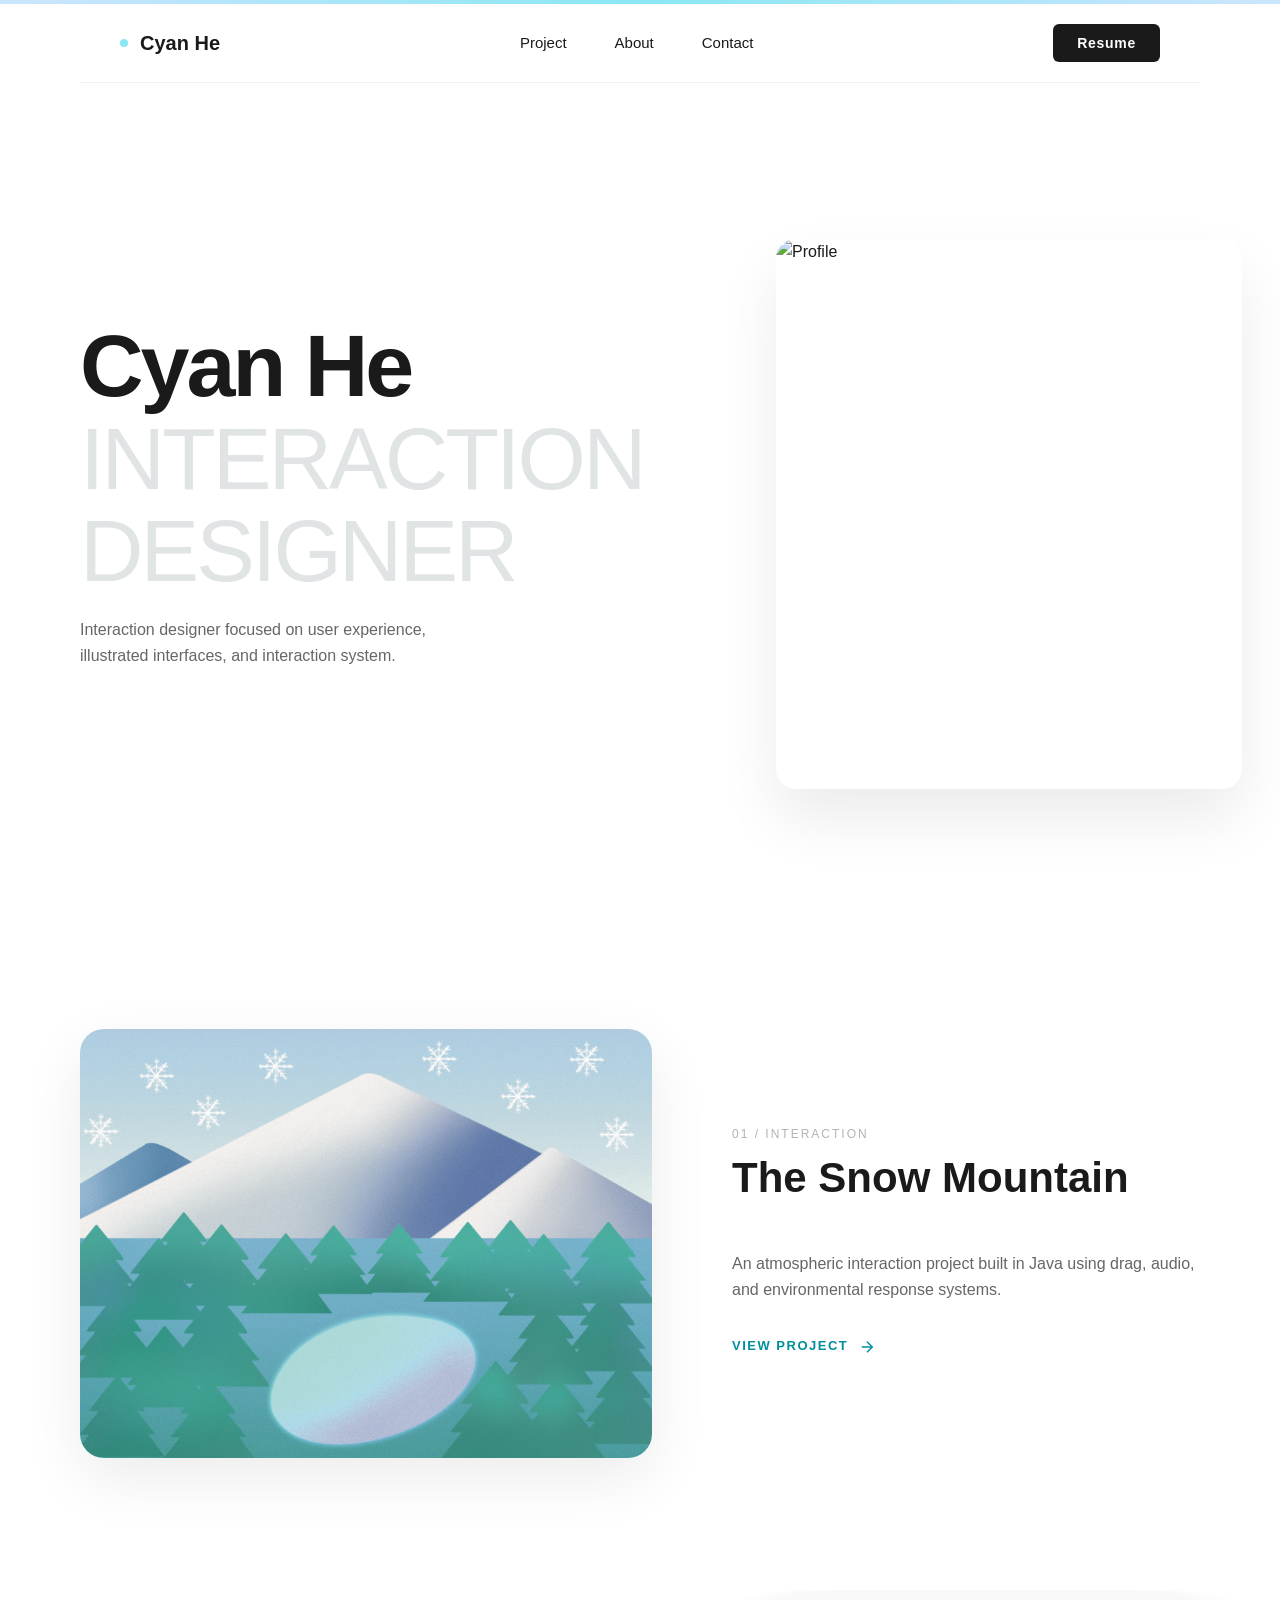
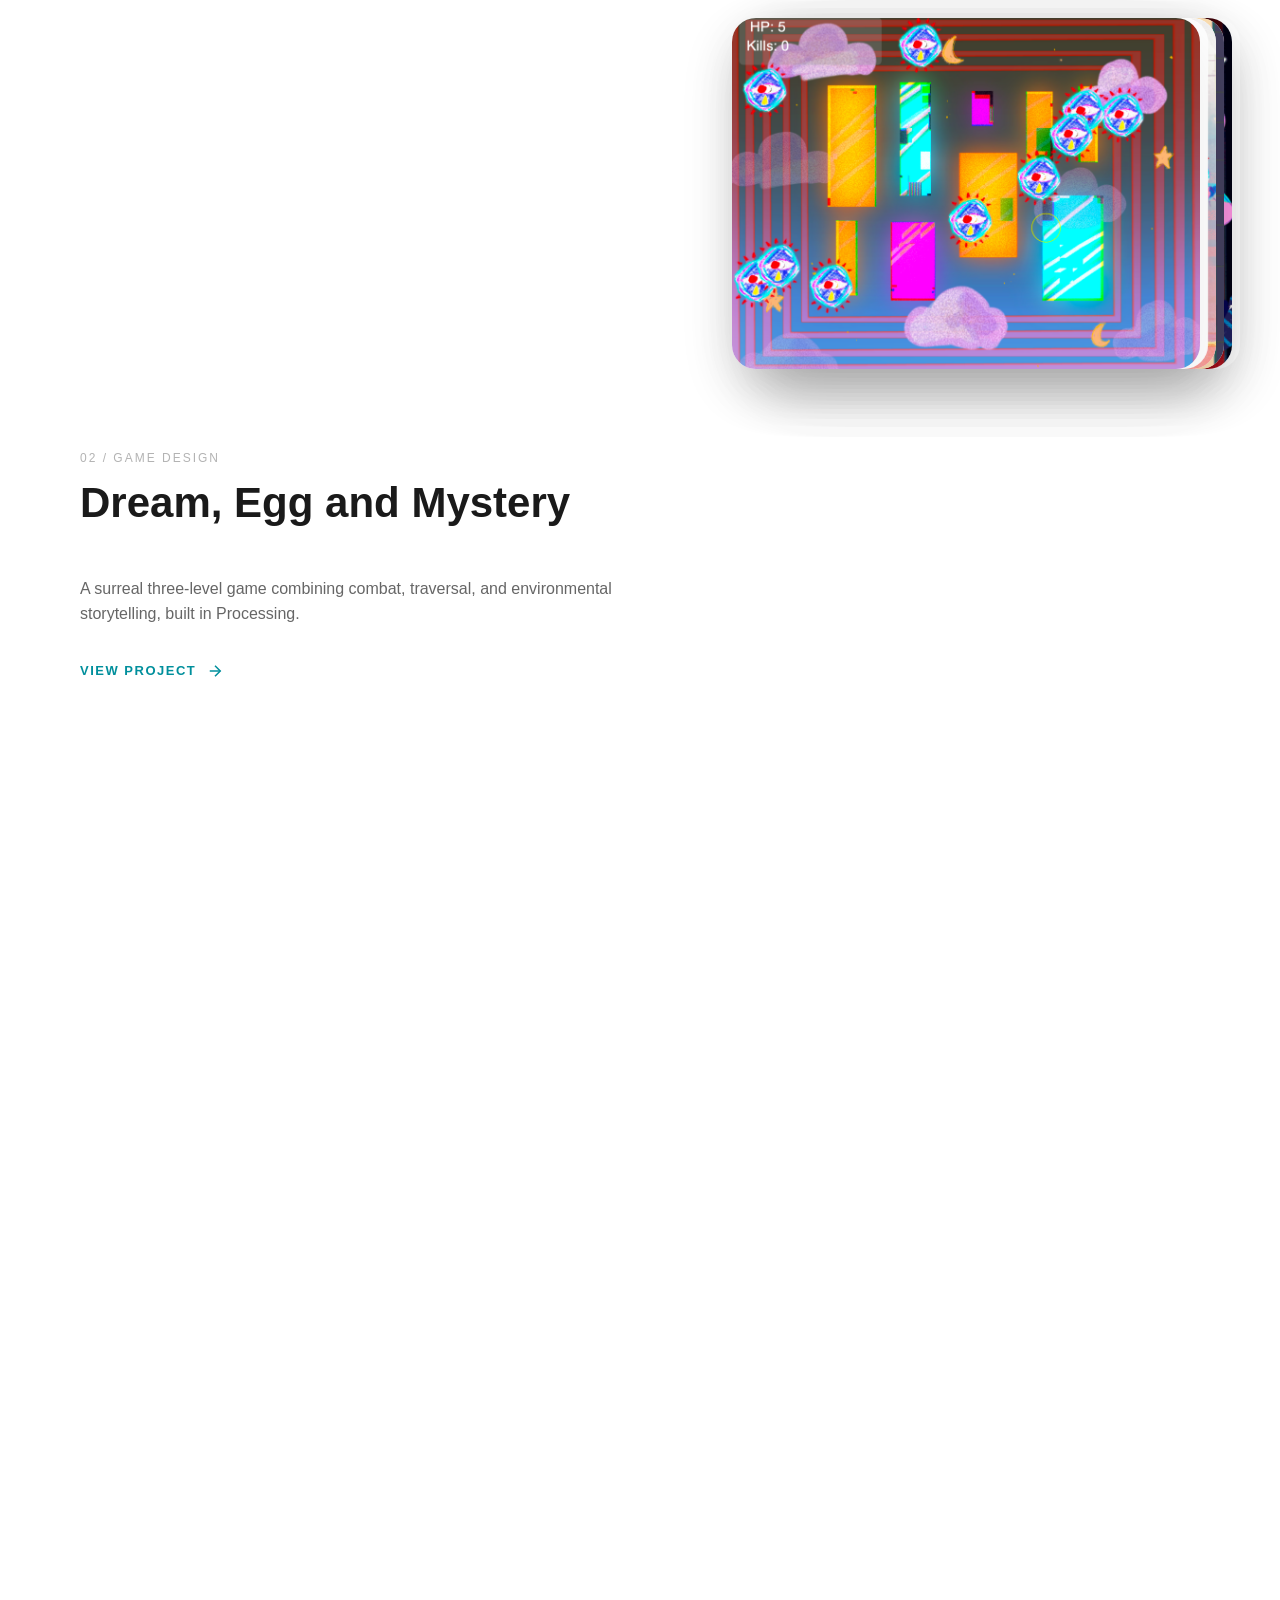
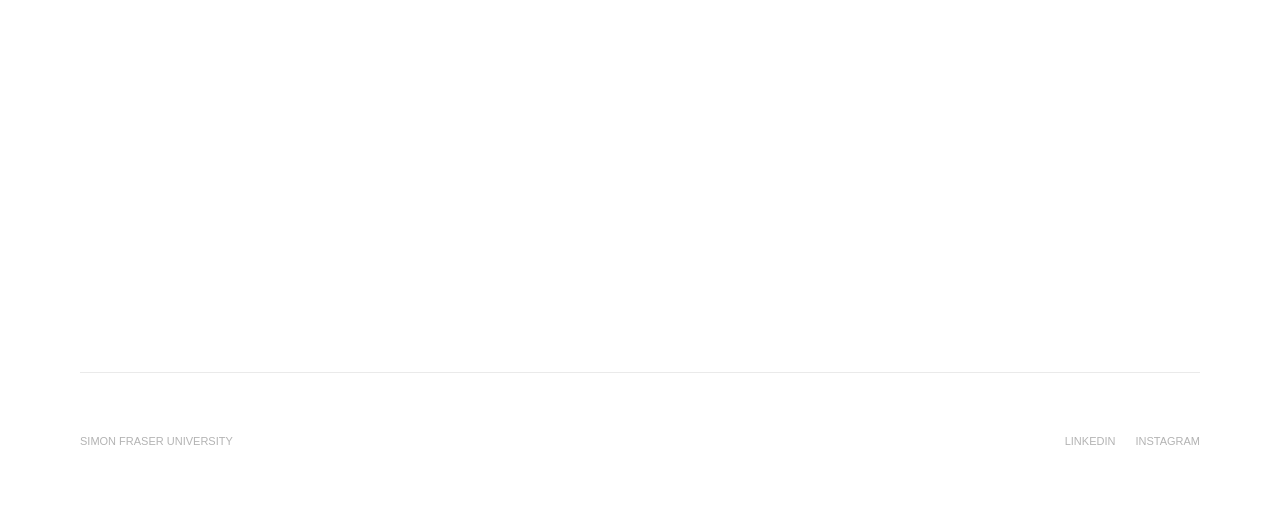
==== index.html @ 2d7003fa "Add linkedin link" ====
<!DOCTYPE html>
<html lang="en">
<head>
    <meta charset="UTF-8">
    <meta name="viewport" content="width=device-width, initial-scale=1.0">
    <title>Cyan He - Portfolio</title>
    <link rel="stylesheet" href="style.css">
</head>
<body>
<div class="container">

    <header>
        <a href="index.html" class="logo"><span>Cyan He</span></a>
        <nav>
            <ul>
                <li><a href="index.html#projects">Project</a></li>
                <li><a href="resume.html">About</a></li>
                <li><a href="#connect-footer">Contact</a></li>
            </ul>
        </nav>
        <a href="assets/Resume.pdf" download="Cyan_He_Resume.pdf" class="btn-primary" style="text-decoration: none;">
            Resume
        </a>
    </header>

    <!-- Hero -->
    <section class="hero-home reveal">
        <div class="hero-text">
            <h1>
                <span class="name-text">Cyan He</span><br>
                <span class="silver-text">INTERACTION</span><br>
                <span class="silver-text">DESIGNER</span>
            </h1>
            <p style="color: var(--text-secondary); margin-top: 20px; max-width: 400px;">
                Interaction designer focused on user experience, illustrated interfaces, and interaction system.
            </p>
        </div>
        <div class="hero-image-wrapper">
            <img src="cyan.png" alt="Profile">
        </div>
    </section>

    <!-- Projects -->
    <section id="projects">

        <!-- P1: The Snow Mountain — image left, text right -->
        <div class="project-row reveal">
            <div class="hero-image-wrapper">
                <img src="P1/P1_Cover.png" alt="Project 1">
            </div>
            <div class="project-info">
                <div style="font-size: 12px; color: var(--text-light); letter-spacing: 2px;">01 / INTERACTION</div>
                <h2>The Snow Mountain</h2>
                <p style="color: var(--text-secondary); margin: 20px 0 30px;">
                    An atmospheric interaction project built in Java using drag, audio, and environmental response systems.
                </p>
                <a href="project1.html" class="view-project">VIEW PROJECT <svg width="18" height="18" viewBox="0 0 24 24" fill="none" stroke="currentColor" stroke-width="2"><line x1="5" y1="12" x2="19" y2="12"></line><polyline points="12 5 19 12 12 19"></polyline></svg></a>
            </div>
        </div>

        <!-- P2: Dream, Egg and Mystery — text left, stacked gallery right (expands on scroll) -->
        <div class="project-row reveal project-row-gallery">
            <div class="project-gallery">
                <div class="gallery-card gallery-card-1"><img src="P2/A4_level1.png" alt="Dream, Egg and Mystery - 1"></div>
                <div class="gallery-card gallery-card-2"><img src="P2/A4_level2.png" alt="Dream, Egg and Mystery - 2"></div>
                <div class="gallery-card gallery-card-3"><img src="P2/A4_level3.png" alt="Dream, Egg and Mystery - 3"></div>
                <div class="gallery-card gallery-card-4"><img src="P2/A4_bedroom.png" alt="Dream, Egg and Mystery - 4"></div>
                <div class="gallery-card gallery-card-5"><img src="P2/A4_bar_1.png" alt="Dream, Egg and Mystery - 5"></div>
                <div class="gallery-card gallery-card-6"><img src="P2/A4_final.png" alt="Dream, Egg and Mystery - 6"></div>
            </div>
            <div class="project-info">
                <div style="font-size: 12px; color: var(--text-light); letter-spacing: 2px;">02 / GAME DESIGN</div>
                <h2>Dream, Egg and Mystery</h2>
                <p style="color: var(--text-secondary); margin: 20px 0 30px;">
                    A surreal three-level game combining combat, traversal, and environmental storytelling, built in Processing.
                </p>
                <a href="project2.html" class="view-project">VIEW PROJECT <svg width="18" height="18" viewBox="0 0 24 24" fill="none" stroke="currentColor" stroke-width="2"><line x1="5" y1="12" x2="19" y2="12"></line><polyline points="12 5 19 12 12 19"></polyline></svg></a>
            </div>
        </div>

        <!-- P3: CMC Pet — image left, text right -->
        <div class="project-row reveal">
            <div class="hero-image-wrapper">
                <img src="P3/P3_cover_1.png" alt="Project 3">
            </div>
            <div class="project-info">
                <div style="font-size: 12px; color: var(--text-light); letter-spacing: 2px;">03 / WEB DESIGN</div>
                <h2>CMC Pet</h2>
                <p style="color: var(--text-secondary); margin: 20px 0 30px;">
                    A warm, illustrated pet adoption website designed to build emotional connection, built in HTML and CSS.
                </p>
                <a href="project3.html" class="view-project">VIEW PROJECT <svg width="18" height="18" viewBox="0 0 24 24" fill="none" stroke="currentColor" stroke-width="2"><line x1="5" y1="12" x2="19" y2="12"></line><polyline points="12 5 19 12 12 19"></polyline></svg></a>
            </div>
        </div>

    </section>

    <!-- Contact -->
    <section id="connect-footer" class="solution-section reveal">
        <h2>Let's Connect</h2>
        <p style="margin: 20px 0 40px;">Always open to collaborating on projects</p>
        <div style="display: flex; justify-content: center; gap: 20px;">
            <button class="btn-primary" onclick="
                navigator.clipboard.writeText('wha75@sfu.ca');
                this.textContent='Copied ✓';
                setTimeout(()=>this.textContent='wha75@sfu.ca',2000)
            ">wha75@sfu.ca</button>
            <a href="assets/Resume.pdf" download="Cyan_He_Resume.pdf" class="btn-secondary" style="text-decoration: none;">
                Download Resume
            </a>
        </div>
    </section>

    <footer style="padding: 60px 0; display: flex; justify-content: space-between; font-size: 11px; color: var(--text-light); border-top: 1px solid var(--border-color);">
        <a href="https://www.sfu.ca/" target="_blank" style="text-decoration: none; color: inherit;">SIMON FRASER UNIVERSITY</a>
        <div style="display: flex; gap: 20px;">
            <a href="https://www.linkedin.com/in/wenyi-he-4a7356413?utm_source=share_via&utm_content=profile&utm_medium=member_ios" style="text-decoration: none; color: inherit;">LINKEDIN</a>
            <a href="https://www.instagram.com/wzamgqs" target="_blank" style="text-decoration: none; color: inherit;">INSTAGRAM</a>
        </div>
    </footer>

</div>

<script>
    // Fade in sections as they scroll into view
    const revealObserver = new IntersectionObserver((entries) => {
        entries.forEach(entry => {
            if (entry.isIntersecting) entry.target.classList.add('visible');
        });
    }, { threshold: 0.1 });
    document.querySelectorAll('.reveal').forEach(el => revealObserver.observe(el));

    // P2 gallery — fan out when scrolled into view, collapse when scrolled away
    const gallery = document.querySelector('.project-row-gallery .project-gallery');
    if (gallery) {
        const galleryObserver = new IntersectionObserver((entries) => {
            entries.forEach(entry => {
                if (entry.intersectionRatio > 0.5) {
                    gallery.classList.add('is-expanded');
                } else {
                    gallery.classList.remove('is-expanded');
                }
            });
        }, { threshold: [0, 0.25, 0.5, 0.75, 1] });
        galleryObserver.observe(gallery);
    }
</script>
</body>
</html>
---- style.css ----
/* =================================================================
   style.css — Cyan He Portfolio
   -----------------------------------------------------------------
   v1.1 — Hover System Calibration (May 2026)

   Changes from v1.0 (summary):
   - Headings and links: removed scale/translate on hover, kept color
   - Paragraphs (.intro-body p): removed hover transform entirely
   - Logo: removed rotate, reduced scale to 1.02
   - Images: removed rotation across all wrappers
   - Buttons: scale 1.05 → 1.02; kept scan-light on hero only
   - Project info h2: removed scale + translate
   - Project hero h1: removed scale + translate
   - CTA section h2: removed scale; kept color shift
   - Reasoning: hover transforms now signal interactivity (cards,
     buttons, image hovers with translateY) rather than decorate
     reading targets (headings, body text, logo).
   -----------------------------------------------------------------
   Table of Contents — unchanged from v1.0
   ================================================================= */


/* =================================================================
   01. Design Tokens
   ================================================================= */
:root {
    --bg-color: #ffffff;
    --text-main: #1a1a1a;
    --text-secondary: #666666;
    --text-light: #b3b3b3;
    --text-silver: #e0e4e5;
    --accent-teal: #008f9c;
    --accent-teal-soft: #8ae7f3;
    --border-color: #eaeaea;
    --dot-pattern: radial-gradient(#e0e0e0 0.5px, #ffffff 0.5px);
    --dot-size: 15px 15px;
}


/* =================================================================
   02. Reset & Base
   ================================================================= */
* {
    margin: 0;
    padding: 0;
    box-sizing: border-box;
}

html {
    scroll-behavior: smooth;
}

body {
    font-family: -apple-system, BlinkMacSystemFont, "Segoe UI", Roboto, sans-serif;
    background-color: var(--bg-color);
    color: var(--text-main);
    line-height: 1.6;
    overflow-x: hidden;
    -webkit-font-smoothing: antialiased;
}


/* =================================================================
   03. Layout — Container
   ================================================================= */
.container {
    max-width: 1200px;
    margin: 0 auto;
    padding: 0 40px;
    position: relative;
}


/* =================================================================
   04. Page Decorations
   ================================================================= */
body::before {
    content: '';
    position: fixed;
    top: 0;
    left: 0;
    width: 100%;
    height: 100%;
    background-image: var(--dot-pattern);
    background-size: var(--dot-size);
    opacity: 0.15;
    z-index: -2;
}

body::after {
    content: '';
    position: fixed;
    top: 0;
    left: 0;
    width: 100%;
    height: 4px;
    background: linear-gradient(90deg, #cce5ff, #8ae7f3, #cce5ff);
    z-index: 1001;
}


/* =================================================================
   05. Header & Navigation
   ================================================================= */
header {
    display: flex;
    justify-content: space-between;
    align-items: center;
    padding: 20px 40px;
    position: sticky;
    top: 4px;
    background: rgba(255, 255, 255, 0.8);
    backdrop-filter: blur(12px);
    -webkit-backdrop-filter: blur(12px);
    border-bottom: 1px solid rgba(0, 0, 0, 0.05);
    z-index: 1000;
}

/* ----- Logo -----
   v1.1: removed rotation on hover; logo should be a stability anchor.
   Kept subtle color shift on the dot to signal "this is interactive". */
.logo {
    text-decoration: none;
    font-size: 20px;
    font-weight: 800;
    color: var(--text-main);
    display: flex;
    align-items: center;
}

.logo::before {
    content: '';
    width: 8px;
    height: 8px;
    background-color: var(--accent-teal-soft);
    border-radius: 50%;
    margin-right: 12px;
    transition: background-color 0.3s ease;
}

.logo:hover::before {
    background-color: var(--accent-teal);
}

.logo span {
    display: inline-block;
    transition: color 0.3s ease;
}

.logo:hover span {
    color: var(--accent-teal);
}

/* ----- Nav ----- */
nav ul {
    display: flex;
    align-items: center;
    gap: 48px;
    list-style: none;
}

nav a {
    text-decoration: none;
    font-size: 15px;
    font-weight: 500;
    color: var(--text-main);
    position: relative;
    padding: 6px 0;
    transition: color 0.3s ease;
}

nav a::after {
    content: '';
    position: absolute;
    bottom: -2px;
    left: 0;
    width: 100%;
    height: 2px;
    background-color: var(--accent-teal);
    transform: scaleX(0);
    transform-origin: left;
    transition: transform 0.3s cubic-bezier(0.25, 0.46, 0.45, 0.94);
}

nav a:hover { color: var(--accent-teal); }
nav a:hover::after { transform: scaleX(1); }
.nav-active a::after { transform: scaleX(1); }


/* =================================================================
   06. Buttons
   v1.1: scale reduced from 1.05 → 1.02; scan-light kept (subtle and
   functional — signals "click target" on a real interactive element).
   ================================================================= */

/* ----- Primary Button ----- */
.btn-primary {
    background: var(--text-main);
    color: white;
    border: none;
    padding: 8px 24px;
    border-radius: 6px;
    font-size: 14px;
    font-weight: 600;
    letter-spacing: 0.05em;
    cursor: pointer;
    text-decoration: none;
    display: inline-flex;
    align-items: center;
    justify-content: center;
    position: relative;
    overflow: hidden;
    transition: background-color 0.3s ease, transform 0.3s ease, box-shadow 0.3s ease;
    z-index: 1;
}

.btn-primary::after {
    content: '';
    position: absolute;
    top: 0;
    left: -100%;
    width: 100%;
    height: 100%;
    background: linear-gradient(90deg, transparent, rgba(255, 255, 255, 0.15), transparent);
    transition: left 0.6s ease;
    z-index: -1;
}

.btn-primary:hover::after { left: 100%; }

.btn-primary:hover {
    transform: translateY(-2px);
    background: var(--accent-teal);
    box-shadow: 0 8px 20px rgba(0, 143, 156, 0.18);
}

/* ----- Secondary Button ----- */
.btn-secondary {
    background-color: #ffffff;
    color: var(--text-main);
    padding: 12px 32px;
    border-radius: 8px;
    font-size: 14px;
    font-weight: 600;
    text-decoration: none;
    border: 1px solid var(--border-color);
    display: inline-flex;
    align-items: center;
    justify-content: center;
    transition: border-color 0.3s ease, color 0.3s ease, transform 0.3s ease, box-shadow 0.3s ease;
}

.btn-secondary:hover {
    border-color: var(--accent-teal);
    color: var(--accent-teal);
    transform: translateY(-2px);
    box-shadow: 0 6px 16px rgba(0, 143, 156, 0.08);
}


/* =================================================================
   07. Hero — Homepage
   v1.1: removed scale + translateX on .name-text; kept color shift.
   Hero image: removed rotate; kept scan-light (signature moment,
   single high-attention element).
   ================================================================= */
.hero-home {
    display: grid;
    grid-template-columns: 1.2fr 0.8fr;
    gap: 60px;
    padding: 120px 0 80px 0;
    align-items: center;
}

.hero-home h1 {
    font-size: 88px;
    line-height: 1.05;
    letter-spacing: -3px;
    cursor: default;
}

/* "Cyan He" — color only on hover; no transform. */
.hero-home .name-text {
    display: inline-block;
    transition: color 0.4s ease;
}

.hero-home .name-text:hover {
    color: var(--accent-teal);
}

/* "INTERACTION DESIGNER" — slight color deepening only. */
.hero-home .silver-text {
    color: var(--text-silver);
    font-weight: 300;
    display: inline-block;
    transition: color 0.4s ease;
}

.hero-home .silver-text:hover {
    color: #b1b1b1;
}

/* Hero photo: scale lift + shadow + scan-light. No rotation. */
.hero-home .hero-image-wrapper {
    width: 110%;
    height: 550px;
    margin-top: 40px;
    overflow: hidden;
    border-radius: 20px;
    box-shadow: 0 30px 60px rgba(0, 0, 0, 0.08);
    position: relative;
    transition: transform 0.5s cubic-bezier(0.23, 1, 0.32, 1), box-shadow 0.5s ease;
}

.hero-home .hero-image-wrapper img {
    width: 100%;
    height: 100%;
    object-fit: cover;
    object-position: center top;
}

/* Scan-light retained — single signature element on the page. */
.hero-home .hero-image-wrapper::after {
    content: '';
    position: absolute;
    top: 0;
    left: -100%;
    width: 50%;
    height: 100%;
    background: linear-gradient(90deg, transparent, rgba(255, 255, 255, 0.18), transparent);
    transform: skewX(-20deg);
    transition: left 0.8s ease;
    pointer-events: none;
}

.hero-home .hero-image-wrapper:hover::after { left: 150%; }

.hero-home .hero-image-wrapper:hover {
    transform: scale(1.02);
    box-shadow: 0 40px 80px rgba(0, 143, 156, 0.12);
}


/* =================================================================
   08. Hero — Project Detail Page
   v1.1: removed h1 hover transform; removed image rotation.
   ================================================================= */
.project-hero {
    display: grid;
    grid-template-columns: 1fr 1fr;
    gap: 60px;
    align-items: center;
    padding: 100px 0;
}

.project-hero .hero-text h1 {
    font-size: 82px;
    line-height: 1.1;
    margin: 0;
    cursor: default;
    /* No hover state — reading target, not an interactive element. */
}

/* Detail-page image wrappers: lift + shadow only. No rotation. */
.project-hero .hero-image-wrapper,
.intro-image-grid .hero-image-wrapper {
    border-radius: 24px;
    overflow: hidden;
    box-shadow: 0 20px 50px rgba(0, 0, 0, 0.1);
    position: relative;
    transition: transform 0.4s cubic-bezier(0.23, 1, 0.32, 1), box-shadow 0.4s ease;
}

.project-hero .hero-image-wrapper:hover,
.intro-image-grid .hero-image-wrapper:hover {
    transform: translateY(-4px);
    box-shadow: 0 28px 60px rgba(0, 0, 0, 0.12);
}

.project-hero .hero-image-wrapper img,
.intro-image-grid .hero-image-wrapper img {
    width: 100%;
    display: block;
}

/* Scroll-on-hover variant — applied via class, not page-specific CSS.
   Add class="hero-image-wrapper scroll-on-hover" to any hero image
   that should reveal bottom content on hover (currently: P3 only).
   Overrides the default lift behaviour on the wrapper itself. */
.hero-image-wrapper.scroll-on-hover {
    height: 500px;
    overflow: hidden;
    cursor: default;
}

/* When scroll-on-hover is applied to a fixed-height container
   (img-large, img-small), respect that container's height
   instead of the default 500px. */
.hero-image-wrapper.img-large.scroll-on-hover { height: 400px; }
.hero-image-wrapper.img-large.scroll-on-hover img { height: auto !important; object-fit: unset !important; }
.hero-image-wrapper.img-large.scroll-on-hover:hover img { transform: translateY(calc(-100% + 400px)); }
.hero-image-wrapper.img-small.scroll-on-hover { height: 250px; }
.hero-image-wrapper.img-small.scroll-on-hover img { height: auto !important; object-fit: unset !important; }
.hero-image-wrapper.img-small.scroll-on-hover:hover img { transform: translateY(calc(-100% + 250px)); }

.hero-image-wrapper.scroll-on-hover img {
    width: 100%;
    height: auto;
    display: block;
    object-position: top;
    transform: translateY(0);
    transition: transform 2.6s cubic-bezier(0.25, 0.46, 0.45, 0.94);
    will-change: transform;
}

.hero-image-wrapper.scroll-on-hover:hover {
    transform: none;
    box-shadow: 0 20px 50px rgba(0, 0, 0, 0.1);
}

.hero-image-wrapper.scroll-on-hover:hover img {
    transform: translateY(calc(-100% + 500px));
}


/* =================================================================
   09. Section Eyebrow & Title
   v1.1: removed hover on .intro-body p (body copy should not move).
   ================================================================= */
.section-eyebrow {
    font-size: 10px;
    letter-spacing: 3px;
    color: var(--accent-teal);
    text-transform: uppercase;
    font-weight: 600;
    margin-bottom: 14px;
}

.intro-title {
    position: relative;
    padding-left: 20px;
    font-size: 32px;
    margin-bottom: 25px;
}

.intro-title::before {
    content: '';
    position: absolute;
    left: 0;
    top: 0;
    width: 3px;
    height: 100%;
    background: var(--accent-teal);
    border-radius: 2px;
}

.intro-body p {
    color: var(--text-secondary);
    margin-bottom: 24px;
    line-height: 1.8;
}

.intro-body p:last-child {
    margin-bottom: 0;
}


/* =================================================================
   10. Meta Grid
   ================================================================= */
.meta-grid {
    display: grid;
    grid-template-columns: repeat(5, 1fr);
    border-top: 1px solid var(--border-color);
    border-bottom: 1px solid var(--border-color);
    padding: 40px 0;
    margin-bottom: 80px;
}

.meta-item .label {
    font-size: 10px;
    color: var(--text-light);
    letter-spacing: 1.5px;
    margin-bottom: 8px;
}

.meta-item .value {
    font-size: 15px;
    font-weight: 600;
}


/* =================================================================
   11. Project List — Homepage
   v1.1: removed scale + translate on h2; removed rotation on
   thumbnails. Kept lift + shadow. Asymmetric direction abandoned.
   ================================================================= */
.project-row {
    display: grid;
    grid-template-columns: 1.1fr 0.9fr;
    gap: 80px;
    margin-top: 160px;
    margin-bottom: 150px;
    align-items: center;
}

/* Odd: image left, text right */
.project-row .hero-image-wrapper { grid-column: 1; }
.project-row .project-info       { grid-column: 2; }

/* Even: text left, image right */
.project-row:nth-child(even) .hero-image-wrapper { grid-column: 2; }
.project-row:nth-child(even) .project-info       { grid-column: 1; }

.project-row:nth-child(even) .project-info {
    text-align: right;
}

/* Project title: color shift only. No transform. */
.project-info h2 {
    font-size: 42px;
    margin-bottom: 20px;
    display: inline-block;
    transition: color 0.3s ease;
}

.project-info h2:hover {
    color: var(--accent-teal);
}

/* Project cover: 4:3, lift + shadow, no rotation. */
.project-row .hero-image-wrapper {
    width: 100%;
    aspect-ratio: 4 / 3;
    height: auto;
    overflow: hidden;
    border-radius: 24px;
    box-shadow: 0 20px 60px rgba(0, 0, 0, 0.08);
    position: relative;
    transition: transform 0.4s cubic-bezier(0.23, 1, 0.32, 1), box-shadow 0.4s ease;
}

.project-row .hero-image-wrapper img {
    width: 100%;
    height: 100%;
    object-fit: cover;
    transition: transform 0.6s cubic-bezier(0.23, 1, 0.32, 1);
}

.project-row .hero-image-wrapper:hover {
    transform: translateY(-6px);
    box-shadow: 0 28px 70px rgba(0, 0, 0, 0.12);
}

/* Subtle image zoom inside the frame — signals "click to enter". */
.project-row .hero-image-wrapper:hover img {
    transform: scale(1.03);
}

/* View Project link — animated underline + arrow slide. Kept. */
.view-project {
    display: inline-flex;
    align-items: center;
    color: var(--accent-teal);
    font-weight: 700;
    font-size: 13px;
    text-transform: uppercase;
    letter-spacing: 1.5px;
    text-decoration: none;
    position: relative;
    padding-bottom: 6px;
}

.view-project::after {
    content: '';
    position: absolute;
    bottom: 0;
    left: 0;
    width: 0;
    height: 2px;
    background-color: var(--accent-teal);
    transition: width 0.3s ease;
}

.view-project:hover::after { width: 80%; }

.view-project svg {
    margin-left: 10px;
    transition: transform 0.3s cubic-bezier(0.2, 1, 0.2, 1);
}

.view-project:hover svg {
    transform: translateX(6px);
}


/* =================================================================
   12. Project Gallery — P2 滑出效果
   v1.1: kept entirely. This is a signature interaction tied to
   project content (showing depth via gallery expansion). The
   individual card hover scale reduced from 1.08 → 1.04.
   ================================================================= */
.project-row-gallery {
    overflow: visible;
}

.project-row-gallery .project-gallery { grid-column: 2 !important; }

.project-row-gallery .project-info {
    grid-column: 1 !important;
    align-self: end;
    text-align: left !important;
}

.project-row-gallery .project-gallery {
    position: relative;
    width: 100%;
    aspect-ratio: 4 / 3;
    overflow: visible;
    transition: transform 1.2s cubic-bezier(0.25, 1, 0.3, 1);
}

.project-row-gallery .gallery-card {
    --slide: 0px;
    --lift: 0%;
    --zoom: 1;

    position: absolute;
    inset: 0;
    width: 100%;
    height: 100%;
    border-radius: 24px;
    overflow: hidden;
    box-shadow: 0 20px 60px rgba(0, 0, 0, 0.08);
    background: #fff;
    will-change: transform;

    transform: translateX(var(--slide)) translateY(var(--lift)) scale(var(--zoom));

    transition:
        transform 1s cubic-bezier(0.25, 1, 0.3, 1),
        box-shadow 0.5s ease;
}

.project-row-gallery .gallery-card img {
    width: 100%;
    height: 100%;
    object-fit: cover;
    display: block;
}

.project-row-gallery .gallery-card-1 { z-index: 5; --slide: 0px; }
.project-row-gallery .gallery-card-2 { z-index: 4; --slide: 8px; }
.project-row-gallery .gallery-card-3 { z-index: 3; --slide: 16px; }
.project-row-gallery .gallery-card-4 { z-index: 2; --slide: 24px; }
.project-row-gallery .gallery-card-5 { z-index: 1; --slide: 32px; }
.project-row-gallery .gallery-card-6 { z-index: 0; --slide: 40px; }

.project-row-gallery .project-gallery.is-expanded {
    transform: translateX(-145%);
}

.project-row-gallery .project-gallery.is-expanded .gallery-card-1 { --slide: 0%; }
.project-row-gallery .project-gallery.is-expanded .gallery-card-2 { --slide: 32%; }
.project-row-gallery .project-gallery.is-expanded .gallery-card-3 { --slide: 64%; }
.project-row-gallery .project-gallery.is-expanded .gallery-card-4 { --slide: 96%; }
.project-row-gallery .project-gallery.is-expanded .gallery-card-5 { --slide: 128%; }
.project-row-gallery .project-gallery.is-expanded .gallery-card-6 { --slide: 160%; }

.project-row-gallery .project-gallery.is-expanded .gallery-card-2 { transition-delay: 0.08s; }
.project-row-gallery .project-gallery.is-expanded .gallery-card-3 { transition-delay: 0.16s; }
.project-row-gallery .project-gallery.is-expanded .gallery-card-4 { transition-delay: 0.24s; }
.project-row-gallery .project-gallery.is-expanded .gallery-card-5 { transition-delay: 0.32s; }
.project-row-gallery .project-gallery.is-expanded .gallery-card-6 { transition-delay: 0.40s; }

/* Single-card hover — reduced scale from 1.08 → 1.04. */
.project-row-gallery .project-gallery.is-expanded .gallery-card:hover {
    --lift: -4%;
    --zoom: 1.04;
    z-index: 100;
    box-shadow: 0 32px 64px rgba(0, 0, 0, 0.18);
    transition:
        transform 0.35s cubic-bezier(0.4, 0, 0.2, 1),
        box-shadow 0.35s cubic-bezier(0.4, 0, 0.2, 1);
    transition-delay: 0.1s !important;
}

.project-row-gallery .gallery-card-2 { transition-delay: 0.24s; }
.project-row-gallery .gallery-card-3 { transition-delay: 0.16s; }
.project-row-gallery .gallery-card-4 { transition-delay: 0.08s; }
.project-row-gallery .gallery-card-5 { transition-delay: 0s; }


/* =================================================================
   13. Intro Image Grid (Problem section)
   ================================================================= */
.intro-image-grid {
    display: grid;
    grid-template-columns: 1fr 1fr;
    gap: 24px;
}

.intro-image-grid .img-large {
    grid-column: span 2;
    height: 400px;
}

.intro-image-grid .img-large img {
    height: 100%;
    object-fit: cover;
}

.intro-image-grid .img-small {
    height: 250px;
}

.intro-image-grid .img-small img {
    height: 100%;
    object-fit: cover;
}


/* =================================================================
   14. Process Timeline
   ================================================================= */
.process-timeline {
    display: grid;
    grid-template-columns: repeat(3, 1fr);
    gap: 2px;
    border-radius: 20px;
    overflow: hidden;
    border: 1px solid var(--border-color);
    margin-bottom: 80px;
}

.process-step {
    background: #fff;
    padding: 40px 32px;
    transition: background 0.3s ease;
    position: relative;
}

.process-step:hover {
    background: #f7f7f7;
}

.process-step-num {
    font-size: 11px;
    letter-spacing: 2px;
    color: var(--accent-teal);
    font-weight: 700;
    margin-bottom: 14px;
}

.process-step h3,
.process-step h4 {
    font-size: 18px;
    font-weight: 700;
    margin-bottom: 10px;
}

.process-step p {
    font-size: 14px;
    color: var(--text-secondary);
    line-height: 1.7;
}


/* =================================================================
   15. Sketch Row
   ================================================================= */
.sketch-row {
    display: grid;
    grid-template-columns: repeat(4, 1fr);
    gap: 16px;
    margin: 40px 0 80px;
}

.sketch-row .hero-image-wrapper {
    border-radius: 16px;
    overflow: hidden;
    box-shadow: 0 12px 30px rgba(0, 0, 0, 0.08);
    position: relative;
    transition: box-shadow 0.4s ease;
}

.sketch-row .hero-image-wrapper img {
    width: 100%;
    height: 180px;
    object-fit: cover;
    display: block;
    transition: filter 0.4s ease;
}

.sketch-row .hero-image-wrapper:hover {
    box-shadow: 0 16px 40px rgba(0, 0, 0, 0.12);
}

.sketch-row .hero-image-wrapper:hover img {
    filter: brightness(1.03);
}


/* =================================================================
   16. Evolution Grid
   ================================================================= */
.evolution-grid {
    display: grid;
    grid-template-columns: repeat(4, 1fr);
    gap: 16px;
    margin-bottom: 24px;
}

.evolution-card .hero-image-wrapper {
    width: 100%;
    height: 220px;
    border-radius: 16px;
    overflow: hidden;
    position: relative;
}

.evolution-card .hero-image-wrapper img {
    width: 100%;
    height: 100%;
    object-fit: cover;
    display: block;
}

.evolution-label {
    font-size: 10px;
    letter-spacing: 2px;
    color: var(--text-light);
    text-transform: uppercase;
    margin-top: 12px;
    font-weight: 600;
}

.evolution-desc {
    font-size: 13px;
    color: var(--text-secondary);
    line-height: 1.6;
    margin-top: 6px;
}


/* =================================================================
   17. Level Cards
   v1.1: kept translateY(-6px) — proper card affordance.
   ================================================================= */
.levels-grid {
    display: grid;
    grid-template-columns: repeat(3, 1fr);
    gap: 20px;
    margin-bottom: 80px;
}

.level-card {
    border: 1px solid var(--border-color);
    border-radius: 20px;
    overflow: hidden;
    transition: transform 0.4s ease, border-color 0.4s ease, box-shadow 0.4s ease;
    position: relative;
}

.level-card::before {
    content: '';
    position: absolute;
    top: 0;
    left: 0;
    width: 100%;
    height: 3px;
    background: linear-gradient(90deg, var(--accent-teal-soft), var(--accent-teal));
    transform: scaleX(0);
    transform-origin: left;
    transition: transform 0.4s ease;
    z-index: 1;
}

.level-card:hover {
    border-color: var(--accent-teal-soft);
    transform: translateY(-4px);
    box-shadow: 0 16px 40px rgba(0, 143, 156, 0.08);
}

.level-card:hover::before {
    transform: scaleX(1);
}

.level-card-img {
    height: 200px;
    overflow: hidden;
}

.level-card-img img {
    width: 100%;
    height: 100%;
    object-fit: cover;
    transition: transform 0.5s ease;
}

.level-card:hover .level-card-img img {
    transform: scale(1.04);
}

.level-card-body {
    padding: 28px;
}

.level-card-num {
    font-size: 10px;
    letter-spacing: 2.5px;
    color: var(--accent-teal);
    font-weight: 700;
    margin-bottom: 10px;
}

.level-card-body h3,
.level-card-body h4 {
    font-size: 17px;
    font-weight: 700;
    margin-bottom: 8px;
}

.level-card-body p {
    font-size: 13px;
    color: var(--text-secondary);
    line-height: 1.6;
}

.level-tag {
    display: inline-block;
    border: 1px solid var(--border-color);
    border-radius: 100px;
    padding: 4px 12px;
    font-size: 11px;
    color: var(--text-light);
    margin-top: 14px;
    margin-right: 6px;
}


/* =================================================================
   18. Visual Assets Section
   ================================================================= */
.visual-assets-section {
    width: 100vw;
    position: relative;
    left: 50%;
    transform: translateX(-50%);
    padding: 100px 0;
    margin: 120px 0;
}

.visual-assets-inner {
    max-width: 1300px;
    margin: 0 auto;
    padding: 0 40px;
}


/* =================================================================
   19. Background Carousel
   v1.1: slide hover scale 1.03 → 1.02.
   ================================================================= */
.bg-carousel-wrapper {
    width: 100vw;
    position: relative;
    left: 50%;
    transform: translateX(-50%);
    background: #f2f2f2;
    padding: 48px 0 40px;
    margin-bottom: 72px;
}

.bg-carousel-wrapper-inner {
    max-width: 1300px;
    margin: 0 auto;
    padding: 0 80px;
    position: relative;
}

.bg-carousel {
    position: relative;
    width: 100%;
    overflow: hidden;
    border-radius: 20px;
}

.bg-carousel-track {
    display: flex;
    gap: 24px;
    min-width: 100%;
    transition: transform 0.6s cubic-bezier(0.25, 1, 0.3, 1);
}

.bg-carousel-slide {
    min-width: calc((100% - 48px) / 3);
    flex-shrink: 0;
    height: 260px;
    overflow: hidden;
    border-radius: 16px;
    cursor: pointer;
    transition: transform 0.4s ease, box-shadow 0.4s ease;
}

.bg-carousel-slide:hover {
    transform: translateY(-3px);
    box-shadow: 0 16px 36px rgba(0, 0, 0, 0.12);
}

.bg-carousel-slide img {
    width: 100%;
    height: 100%;
    object-fit: cover;
    display: block;
}

.bg-carousel-btn {
    position: absolute;
    top: 50%;
    transform: translateY(-50%);
    width: 36px;
    height: 36px;
    border-radius: 50%;
    border: none;
    background: rgba(255, 255, 255, 0.55);
    color: var(--text-main);
    display: flex;
    align-items: center;
    justify-content: center;
    cursor: pointer;
    z-index: 10;
    backdrop-filter: blur(6px);
    box-shadow: 0 2px 8px rgba(0, 0, 0, 0.08);
    transition: background 0.2s ease;
}

.bg-carousel-btn:hover {
    background: rgba(255, 255, 255, 0.9);
}

.bg-carousel-prev { left: 20px; }
.bg-carousel-next { right: 20px; }

.bg-carousel-dots {
    display: flex;
    justify-content: center;
    gap: 8px;
    margin-top: 20px;
}

.bg-carousel-dot {
    width: 6px;
    height: 6px;
    border-radius: 50%;
    background: #ccc;
    border: none;
    cursor: pointer;
    padding: 0;
    transition: background 0.3s ease, transform 0.3s ease;
}

.bg-carousel-dot.active {
    background: var(--text-main);
    transform: scale(1.4);
}


/* =================================================================
   20. GIF Grids
   ================================================================= */
.gif-grid {
    display: grid;
    gap: 20px;
}

.gif-grid-3 {
    grid-template-columns: repeat(3, 1fr);
    max-width: 700px;
}

.gif-grid-6 {
    grid-template-columns: repeat(6, 1fr);
}

.gif-item {
    display: flex;
    flex-direction: column;
    align-items: center;
    gap: 10px;
}

.gif-item img {
    width: 100%;
    aspect-ratio: 1 / 1;
    object-fit: contain;
    border-radius: 16px;
    background: #fff;
}

.gif-label {
    font-size: 10px;
    letter-spacing: 1.5px;
    color: var(--text-light);
    text-transform: uppercase;
    font-weight: 600;
}


/* =================================================================
   21. Role Grid (P3)
   ================================================================= */
.role-grid {
    display: grid;
    grid-template-columns: repeat(3, 1fr);
    gap: 2px;
    border-radius: 20px;
    overflow: hidden;
    border: 1px solid var(--border-color);
    margin-bottom: 80px;
}

.role-card {
    background: #fff;
    padding: 40px 32px;
    transition: background 0.3s ease;
}

.role-card:hover { background: #f7f7f7; }

.role-card-label {
    font-size: 10px;
    letter-spacing: 3px;
    color: var(--text-light);
    text-transform: uppercase;
    margin-bottom: 16px;
}

.role-card h3 {
    font-size: 18px;
    font-weight: 700;
    margin-bottom: 12px;
}

.role-card p {
    font-size: 14px;
    color: var(--text-secondary);
    line-height: 1.7;
}

.role-tag {
    display: inline-block;
    border: 1px solid var(--border-color);
    border-radius: 100px;
    padding: 4px 12px;
    font-size: 11px;
    color: var(--text-light);
    margin-top: 14px;
    margin-right: 6px;
    transition: border-color 0.3s ease, color 0.3s ease;
}

.role-card:hover .role-tag {
    border-color: var(--accent-teal-soft);
    color: var(--accent-teal);
}


/* =================================================================
   22. Responsive Showcase (P3)
   ================================================================= */
.responsive-showcase {
    display: grid;
    grid-template-columns: 2fr 1fr 0.6fr;
    gap: 24px;
    margin-bottom: 80px;
    align-items: start;
}

.responsive-showcase .screen-desktop,
.responsive-showcase .screen-tablet,
.responsive-showcase .screen-mobile {
    display: flex;
    flex-direction: column;
    gap: 12px;
}

.responsive-showcase .screen-window {
    border-radius: 12px;
    overflow: hidden;
    box-shadow: 0 8px 32px rgba(0, 0, 0, 0.12);
    position: relative;
    background: #e8e8e8;
}

.responsive-showcase .screen-window::before {
    content: '';
    display: block;
    height: 28px;
    background: #e8e8e8;
    border-bottom: 1px solid #d0d0d0;
    background-image: radial-gradient(circle, #fc5f57 5px, transparent 5px),
                      radial-gradient(circle, #febc2e 5px, transparent 5px),
                      radial-gradient(circle, #28c840 5px, transparent 5px);
    background-repeat: no-repeat;
    background-position: 10px center, 26px center, 42px center;
    background-size: 10px 10px, 10px 10px, 10px 10px;
    flex-shrink: 0;
}

.responsive-showcase .screen-desktop .screen-window,
.responsive-showcase .screen-tablet  .screen-window,
.responsive-showcase .screen-mobile  .screen-window { height: 320px; }

.responsive-showcase .screen-window img {
    width: 100%;
    display: block;
    object-fit: cover;
    object-position: top;
    transform: translateY(0);
    transition: transform 2.4s cubic-bezier(0.25, 0.46, 0.45, 0.94);
    will-change: transform;
}

.responsive-showcase .screen-window:hover img {
    transform: translateY(calc(-100% + 292px));
}

.screen-label {
    font-size: 10px;
    letter-spacing: 2px;
    color: var(--text-light);
    text-transform: uppercase;
    text-align: center;
}


/* =================================================================
   23. Feature Section
   v1.1: scale reduced 1.015 → no scale; kept shadow + border shift.
   The section is large; even 1.5% scale on a wide container creates
   noticeable jitter at the viewport edges.
   ================================================================= */
.feature-section {
    background: linear-gradient(145deg, rgba(255, 255, 255, 0.75) 0%, rgba(235, 238, 240, 0.85) 100%);
    backdrop-filter: blur(20px);
    -webkit-backdrop-filter: blur(20px);
    border: 1px solid rgba(255, 255, 255, 0.6);
    padding: 100px 80px;
    border-radius: 40px;
    text-align: center;
    position: relative;
    overflow: hidden;
    transition: box-shadow 0.5s ease, border-color 0.5s ease;
}

.feature-section:hover {
    box-shadow:
        0 32px 64px rgba(0, 0, 0, 0.06),
        0 0 0 1px rgba(255, 255, 255, 0.8) inset;
    border-color: rgba(255, 255, 255, 0.9);
}

.feature-section .section-tag {
    font-size: 11px;
    color: var(--accent-teal);
    letter-spacing: 3px;
    font-weight: 600;
    margin-bottom: 20px;
}

.feature-section h2 {
    font-size: 48px;
    font-weight: 800;
    color: var(--text-main);
    letter-spacing: -1.5px;
    margin-bottom: 24px;
}

.feature-section .section-desc {
    font-size: 16px;
    color: var(--text-secondary);
    max-width: 700px;
    margin: 0 auto;
    line-height: 1.8;
}


/* =================================================================
   24. Feedback Card
   v1.1: kept translateY(-4px) — appropriate card affordance.
   ================================================================= */
.feedback-card {
    background: #f7f7f7;
    border-radius: 24px;
    padding: 56px 64px;
    margin-bottom: 80px;
    position: relative;
    overflow: hidden;
    transition:
        background 0.4s ease,
        transform 0.4s ease,
        box-shadow 0.4s ease;
}

.feedback-card:hover {
    background: #fff;
    transform: translateY(-4px);
    box-shadow: 0 16px 40px rgba(0, 143, 156, 0.06);
}

.feedback-card blockquote {
    font-size: 22px;
    font-weight: 700;
    line-height: 1.5;
    color: var(--text-main);
    letter-spacing: -0.5px;
    margin: 0 0 24px;
    padding: 0;
    border: none;
}

.feedback-card blockquote::before {
    content: '\201C';
    font-size: 72px;
    line-height: 0;
    vertical-align: -32px;
    color: var(--accent-teal-soft);
    margin-right: 4px;
}

.feedback-source {
    font-size: 12px;
    letter-spacing: 2px;
    color: var(--text-light);
    text-transform: uppercase;
}

.feedback-change {
    margin-top: 28px;
    padding-top: 28px;
    border-top: 1px solid var(--border-color);
}

.feedback-change-label {
    font-size: 10px;
    letter-spacing: 2.5px;
    color: var(--accent-teal);
    text-transform: uppercase;
    font-weight: 600;
    margin-bottom: 10px;
}

.feedback-change p {
    font-size: 15px;
    color: var(--text-secondary);
    line-height: 1.7;
}


/* =================================================================
   25. Takeaways Grid
   ================================================================= */
.takeaways-grid {
    display: grid;
    grid-template-columns: 1fr 1fr;
    gap: 20px;
    margin-bottom: 80px;
}

.takeaway-item {
    border: 1px solid var(--border-color);
    border-radius: 20px;
    padding: 36px 32px;
    transition: transform 0.4s ease, border-color 0.4s ease, box-shadow 0.4s ease;
    position: relative;
    overflow: hidden;
}

.takeaway-item::before {
    content: '';
    position: absolute;
    top: 0;
    left: 0;
    width: 100%;
    height: 3px;
    background: linear-gradient(90deg, var(--accent-teal-soft), var(--accent-teal));
    transform: scaleX(0);
    transform-origin: left;
    transition: transform 0.4s ease;
}

.takeaway-item:hover {
    border-color: var(--accent-teal-soft);
    transform: translateY(-3px);
    box-shadow: 0 12px 32px rgba(0, 143, 156, 0.06);
}

.takeaway-item:hover::before {
    transform: scaleX(1);
}

.takeaway-num {
    font-size: 11px;
    letter-spacing: 2px;
    color: var(--accent-teal);
    font-weight: 700;
    margin-bottom: 14px;
}

.takeaway-item h3,
.takeaway-item h4 {
    font-size: 17px;
    font-weight: 700;
    margin-bottom: 10px;
}

.takeaway-item p {
    font-size: 14px;
    color: var(--text-secondary);
    line-height: 1.7;
}


/* =================================================================
   26. Tech Cards
   ================================================================= */

.tech-card {
    background: white;
    padding: 40px;
    border-radius: 20px;
    border: 1px solid rgba(0, 0, 0, 0.03);
    transition: transform 0.4s ease, box-shadow 0.4s ease;
}

.tech-card:hover {
    transform: translateY(-6px);
    box-shadow: 0 16px 40px rgba(0, 0, 0, 0.05);
}

.tech-card h4 {
    font-size: 18px;
    margin-bottom: 15px;
    color: var(--text-main);
}

.tech-card p {
    font-size: 14px;
    color: var(--text-secondary);
    line-height: 1.6;
}

.tech-card-new {
    text-align: left;
    padding: 10px 0;
    transition: transform 0.3s ease;
}

.tech-card-new:hover {
    transform: translateY(-4px);
}

.tech-icon-box {
    width: 52px;
    height: 52px;
    background: linear-gradient(135deg, var(--accent-teal) 0%, #00b8c8 100%);
    border-radius: 14px;
    display: flex;
    align-items: center;
    justify-content: center;
    margin-bottom: 24px;
    transition: box-shadow 0.3s ease;
}

.tech-icon-box svg {
    width: 24px;
    height: 24px;
    fill: none;
    stroke: white;
    stroke-width: 2;
    stroke-linecap: round;
    stroke-linejoin: round;
}

.tech-card-new:hover .tech-icon-box {
    box-shadow: 0 6px 16px rgba(0, 143, 156, 0.28);
}

.tech-card-new h3,
.tech-card-new h4 {
    font-size: 18px;
    font-weight: 700;
    color: var(--text-main);
    margin-bottom: 12px;
}

.tech-card-new p {
    font-size: 14px;
    color: var(--text-secondary);
    line-height: 1.7;
}

.tech-grid-3 {
    display: grid;
    grid-template-columns: repeat(3, 1fr);
    gap: 48px;
    text-align: left;
}


/* =================================================================
   27. Image Caption
   ================================================================= */
.hero-image-wrapper .caption {
    position: absolute;
    bottom: 0;
    left: 0;
    right: 0;
    background: linear-gradient(transparent, rgba(0, 0, 0, 0.5));
    color: white;
    font-size: 11px;
    letter-spacing: 2px;
    padding: 30px 20px 16px;
    opacity: 0;
    transition: opacity 0.4s ease;
}

.hero-image-wrapper:hover .caption {
    opacity: 1;
}


/* =================================================================
   28. Connect / CTA Section
   v1.1: removed h2 scale on hover; kept color shift.
   Kept translateY(-6px) on card itself — proper interactive
   affordance for a section the user is meant to act on.
   ================================================================= */
.solution-section,
.connect-section {
    background-color: #f7f7f7;
    border: 1px solid transparent;
    border-radius: 30px;
    padding: 100px 40px;
    text-align: center;
    margin: 120px auto;
    max-width: 1100px;
    position: relative;
    overflow: hidden;
    transition:
        background-color 0.5s ease,
        transform 0.5s cubic-bezier(0.2, 0.8, 0.2, 1),
        box-shadow 0.5s ease,
        border-color 0.5s ease;
}

.solution-section:hover,
.connect-section:hover {
    background-color: #ffffff;
    transform: translateY(-6px);
    box-shadow: 0 32px 64px rgba(0, 0, 0, 0.05);
    border-color: var(--accent-teal-soft);
}

.solution-section h2,
.connect-section h2 {
    font-size: 56px;
    font-weight: 800;
    margin-bottom: 20px;
    letter-spacing: -2px;
    transition: color 0.4s ease;
}

.solution-section:hover h2,
.connect-section:hover h2 {
    color: var(--accent-teal);
}


/* =================================================================
   29. Reveal Animation
   ================================================================= */
.reveal {
    opacity: 0;
    transform: translateY(30px);
    transition: 0.8s cubic-bezier(0.2, 0.8, 0.2, 1);
}

.reveal.visible {
    opacity: 1;
    transform: translateY(0);
}


/* =================================================================
   30. Footer
   ================================================================= */
footer a:hover {
    color: #555555 !important;
    transition: color 0.3s ease;
}

footer div:first-child {
    transition: color 0.3s ease;
    cursor: default;
}

footer div:first-child:hover {
    color: #555555;
}


/* =================================================================
   31. Responsive
   ================================================================= */
@media (max-width: 900px) {
    .container {
        padding: 0 20px;
    }

    .hero-home,
    .project-row,
    .project-hero {
        grid-template-columns: 1fr;
        text-align: center;
        gap: 40px;
    }

    .hero-home h1 {
        font-size: 60px;
    }

    .meta-grid {
        grid-template-columns: repeat(2, 1fr);
        gap: 24px;
    }

    .process-timeline {
        grid-template-columns: 1fr;
    }

    .sketch-row {
        grid-template-columns: repeat(2, 1fr);
    }

    .takeaways-grid {
        grid-template-columns: 1fr;
    }

    .tech-grid-3 {
        grid-template-columns: 1fr;
    }

    .feature-section {
        padding: 60px 32px;
    }

    .feedback-card {
        padding: 40px 32px;
    }

    .project-row-gallery .gallery-card-2,
    .project-row-gallery .gallery-card-3,
    .project-row-gallery .gallery-card-4,
    .project-row-gallery .gallery-card-5 {
        display: none;
    }

    .project-row-gallery .project-gallery.is-expanded {
        transform: none;
    }

    .project-row-gallery .gallery-card-1 {
        --slide: 0px;
    }

    .evolution-grid {
        grid-template-columns: repeat(2, 1fr);
    }

    .levels-grid {
        grid-template-columns: 1fr;
    }

    .gif-grid-3 {
        grid-template-columns: repeat(3, 1fr);
        max-width: 100%;
    }

    .gif-grid-6 {
        grid-template-columns: repeat(3, 1fr);
    }

    .visual-assets-inner {
        padding: 0 20px;
    }

    .bg-carousel-wrapper-inner {
        padding: 0 60px;
    }

    .bg-carousel-slide {
        min-width: calc((100% - 24px) / 2);
    }

    .role-grid {
        grid-template-columns: 1fr;
    }

    .responsive-showcase {
        grid-template-columns: 1fr 1fr;
    }

    .responsive-showcase .screen-desktop .screen-window,
    .responsive-showcase .screen-tablet  .screen-window,
    .responsive-showcase .screen-mobile  .screen-window {
        height: 260px;
    }

    .responsive-showcase .screen-window:hover img {
        transform: translateY(calc(-100% + 232px));
    }

    .responsive-showcase .screen-mobile {
        display: none;
    }
}


/* =================================================================
   32. Accessibility — Reduced Motion
   ================================================================= */
@media (prefers-reduced-motion: reduce) {
    .project-row-gallery .gallery-card,
    .project-row-gallery .project-gallery {
        transition-duration: 0.01s !important;
        transition-delay: 0s !important;
    }
}
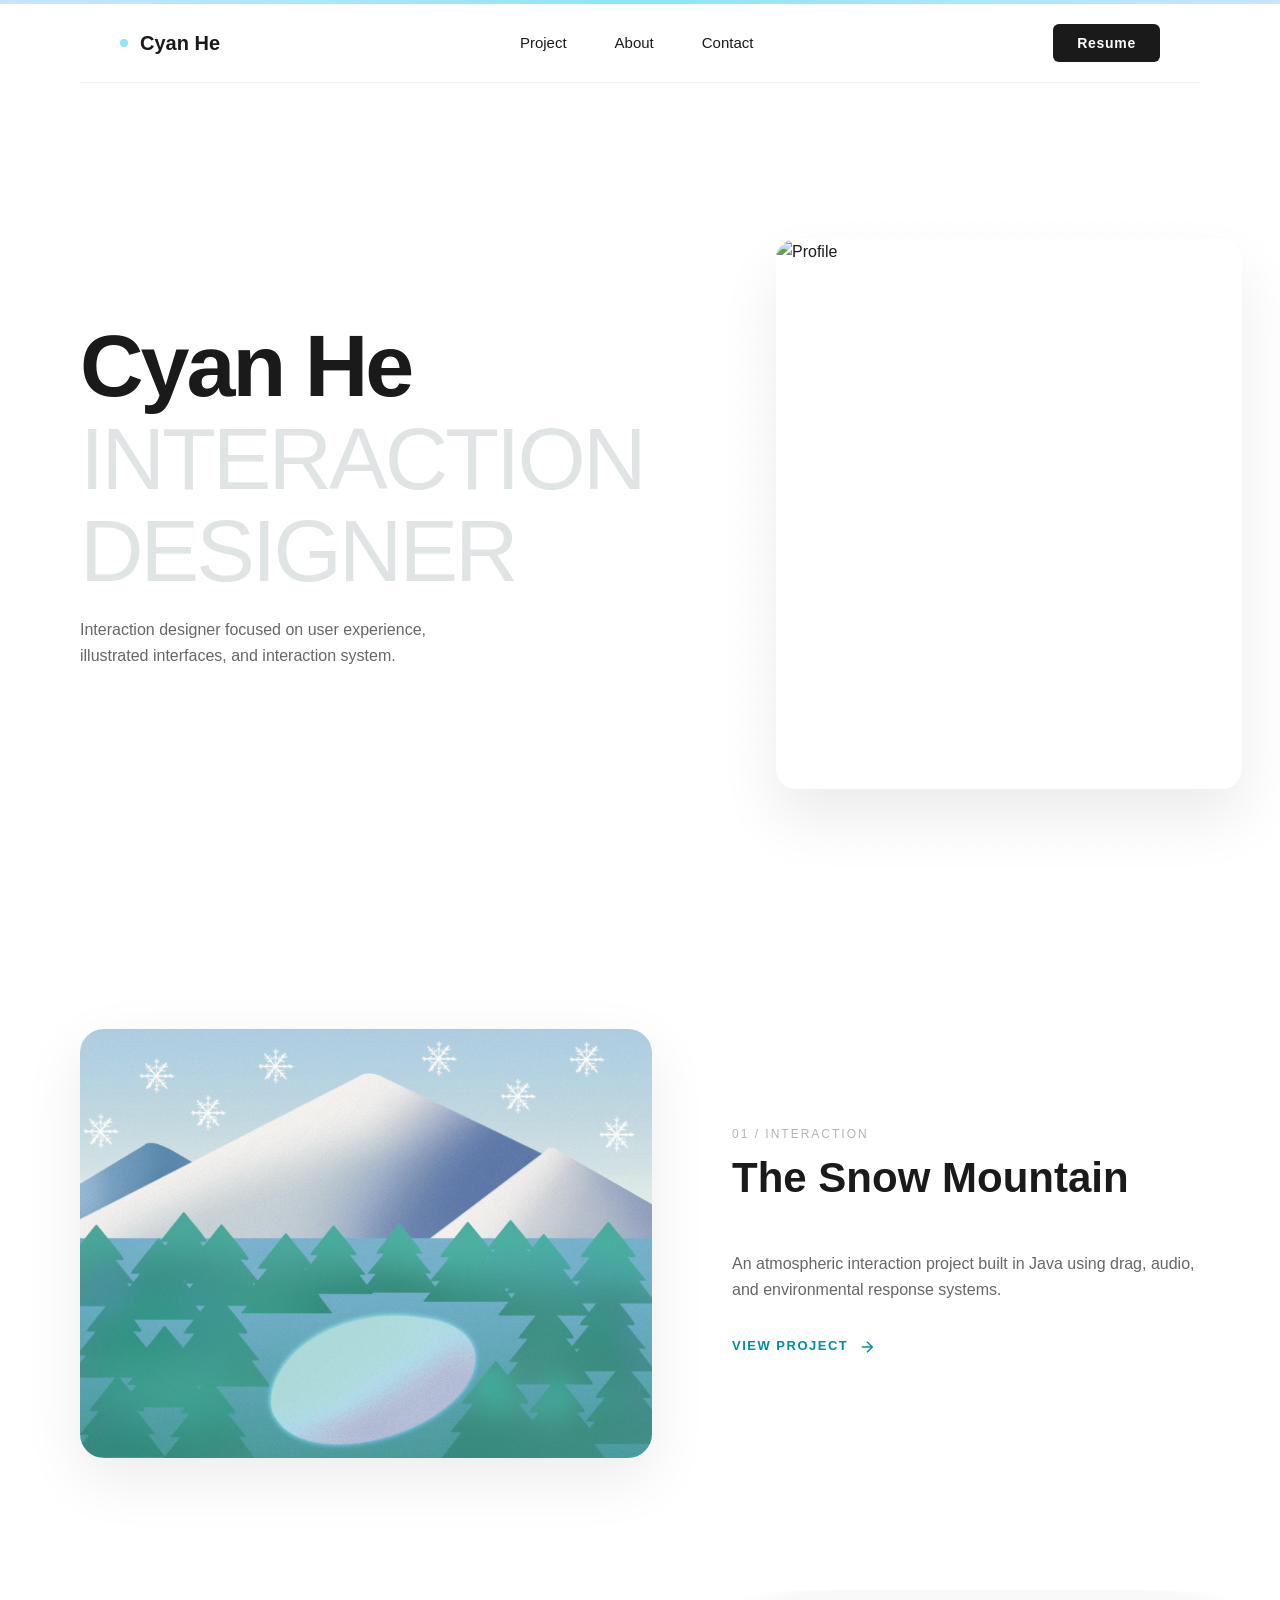
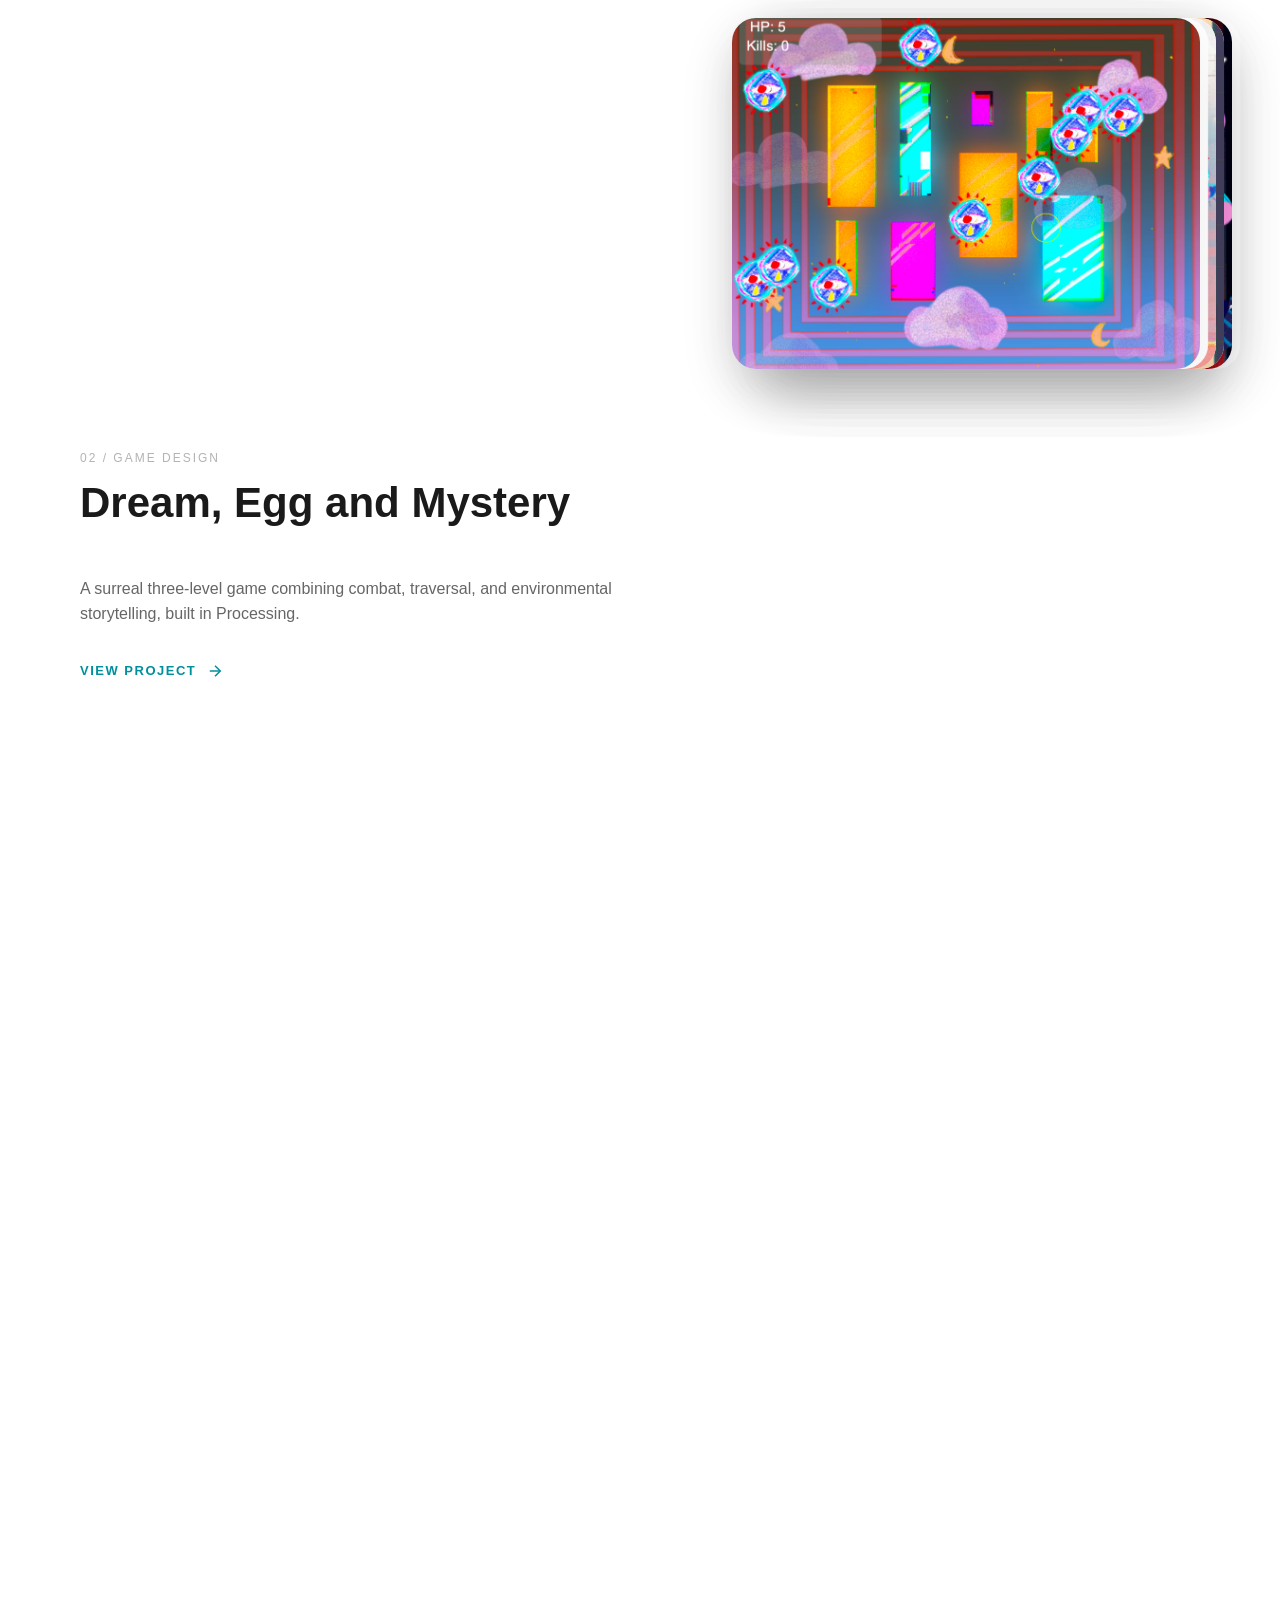
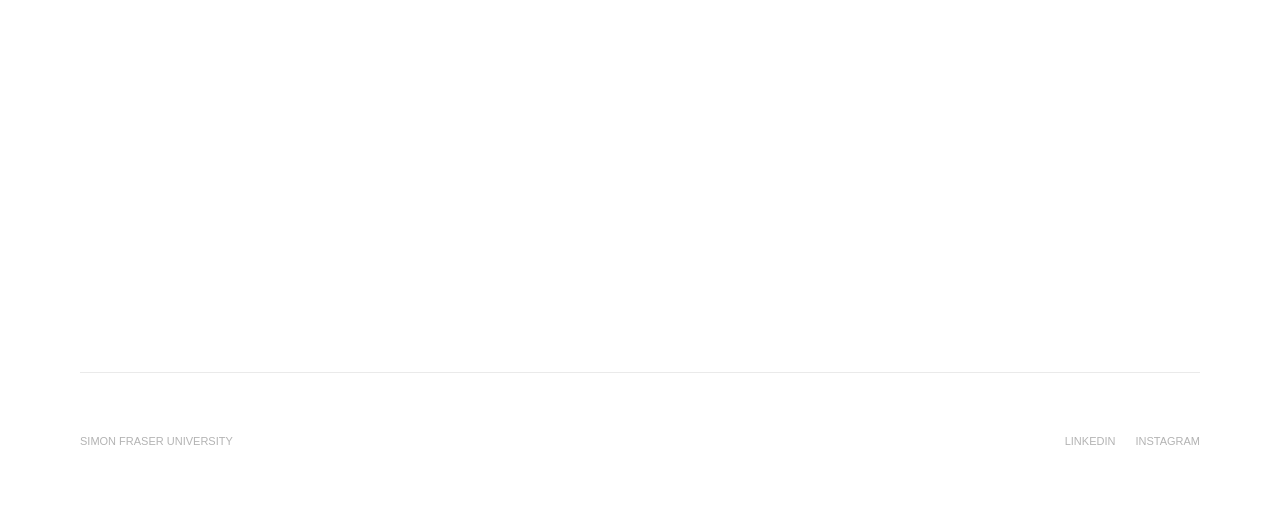
==== commit a47edd31: "Mobile Layout" ====
--- a/index.html
+++ b/index.html
@@ -11,17 +11,27 @@
 
     <header>
         <a href="index.html" class="logo"><span>Cyan He</span></a>
-        <nav>
+        <!-- Mobile-only hamburger; hidden on desktop via CSS -->
+        <button class="nav-toggle" aria-label="Menu" aria-expanded="false" aria-controls="site-nav">
+            <span></span><span></span><span></span>
+        </button>
+        <nav id="site-nav">
             <ul>
                 <li><a href="index.html#projects">Project</a></li>
                 <li><a href="resume.html">About</a></li>
                 <li><a href="#connect-footer">Contact</a></li>
+                <!-- Drawer-only Resume link; hidden on desktop via CSS -->
+                <li class="nav-resume-item">
+                    <a href="assets/Resume.pdf" download="Cyan_He_Resume.pdf" class="btn-primary" style="text-decoration:none; margin-top:16px;">Resume</a>
+                </li>
             </ul>
         </nav>
         <a href="assets/Resume.pdf" download="Cyan_He_Resume.pdf" class="btn-primary" style="text-decoration: none;">
             Resume
         </a>
     </header>
+    <!-- Backdrop behind the open drawer; inert on desktop -->
+    <div class="nav-backdrop"></div>
 
     <!-- Hero -->
     <section class="hero-home reveal">
@@ -144,6 +154,20 @@
         }, { threshold: [0, 0.25, 0.5, 0.75, 1] });
         galleryObserver.observe(gallery);
     }
+
+    // Mobile nav drawer toggle (no effect on desktop, where the toggle is hidden)
+    (function () {
+        const toggle = document.querySelector('.nav-toggle');
+        const backdrop = document.querySelector('.nav-backdrop');
+        const nav = document.getElementById('site-nav');
+        if (!toggle || !nav) return;
+        const close = () => { document.body.classList.remove('nav-open'); toggle.setAttribute('aria-expanded', 'false'); };
+        const open  = () => { document.body.classList.add('nav-open');    toggle.setAttribute('aria-expanded', 'true');  };
+        toggle.addEventListener('click', () => document.body.classList.contains('nav-open') ? close() : open());
+        if (backdrop) backdrop.addEventListener('click', close);
+        nav.querySelectorAll('a').forEach(a => a.addEventListener('click', close));
+        document.addEventListener('keydown', e => { if (e.key === 'Escape') close(); });
+    })();
 </script>
 </body>
 </html>
--- a/style.css
+++ b/style.css
@@ -1,24 +1,5 @@
 /* =================================================================
    style.css — Cyan He Portfolio
-   -----------------------------------------------------------------
-   v1.1 — Hover System Calibration (May 2026)
-
-   Changes from v1.0 (summary):
-   - Headings and links: removed scale/translate on hover, kept color
-   - Paragraphs (.intro-body p): removed hover transform entirely
-   - Logo: removed rotate, reduced scale to 1.02
-   - Images: removed rotation across all wrappers
-   - Buttons: scale 1.05 → 1.02; kept scan-light on hero only
-   - Project info h2: removed scale + translate
-   - Project hero h1: removed scale + translate
-   - CTA section h2: removed scale; kept color shift
-   - Reasoning: hover transforms now signal interactivity (cards,
-     buttons, image hovers with translateY) rather than decorate
-     reading targets (headings, body text, logo).
-   -----------------------------------------------------------------
-   Table of Contents — unchanged from v1.0
-   ================================================================= */
-
 
 /* =================================================================
    01. Design Tokens
@@ -1613,119 +1594,210 @@
 
 
 /* =================================================================
-   31. Responsive
-   ================================================================= */
+   31. Responsive  (v1.2 — Mobile layout overhaul, June 2026)
+   -----------------------------------------------------------------
+   All rules below are mobile-only (<=900px / <=480px) or touch-only.
+   Desktop layout (>900px) is byte-for-byte identical to v1.1.
+   Adds: hamburger drawer nav; single-column project rows with a
+   unified left-aligned hierarchy; a contained hero image; stacked
+   CTA buttons and footer; consistent type scaling.
+
+   --- Required markup additions (same on every page with a header):
+   1. Inside <header>, right after the .logo <a>, add the toggle:
+        <button class="nav-toggle" aria-label="Menu"
+                aria-expanded="false" aria-controls="site-nav">
+          <span></span><span></span><span></span>
+        </button>
+   2. Give the existing <nav> an id:  <nav id="site-nav"> ... </nav>
+   3. As the LAST <li> inside <nav><ul>, add a drawer Resume link:
+        <li class="nav-resume-item">
+          <a href="assets/Resume.pdf" download="Cyan_He_Resume.pdf"
+             class="btn-primary" style="text-decoration:none; margin-top:16px;">
+             Resume
+          </a>
+        </li>
+   4. Immediately after </header>, add:  <div class="nav-backdrop"></div>
+   5. Add the small toggle script (see index.html) before </body>.
+   The header's existing standalone Resume <a> button stays as-is;
+   it is simply hidden on mobile and replaced by the drawer link.
+   ================================================================= */
+
+/* Mobile nav scaffolding — inert on desktop (display:none). */
+.nav-toggle { display: none; }
+.nav-backdrop { display: none; }
+.nav-resume-item { display: none; }
+@media (max-width: 900px) { .nav-resume-item { display: block; } }
+
 @media (max-width: 900px) {
-    .container {
-        padding: 0 20px;
+    .container { padding: 0 20px; }
+
+    /* ----- Header: hamburger drawer ----- */
+    header { padding: 16px 20px; gap: 16px; }
+    .logo { font-size: 18px; flex: 0 0 auto; }
+
+    .nav-toggle {
+        display: inline-flex; flex-direction: column; justify-content: center;
+        gap: 5px; width: 44px; height: 44px; margin-left: auto;
+        background: none; border: none; cursor: pointer; padding: 10px;
+        -webkit-tap-highlight-color: transparent; order: 3;
     }
-
-    .hero-home,
+    .nav-toggle span {
+        display: block; width: 22px; height: 2px; border-radius: 2px;
+        background: var(--text-main);
+        transition: transform 0.3s ease, opacity 0.2s ease;
+    }
+    body.nav-open .nav-toggle span:nth-child(1) { transform: translateY(7px) rotate(45deg); }
+    body.nav-open .nav-toggle span:nth-child(2) { opacity: 0; }
+    body.nav-open .nav-toggle span:nth-child(3) { transform: translateY(-7px) rotate(-45deg); }
+
+    /* The header-bar Resume button is replaced by the drawer link. */
+    header > .btn-primary { display: none; }
+
+    nav {
+        position: fixed; top: 0; right: 0; height: 100dvh; width: min(78vw, 320px);
+        background: rgba(255, 255, 255, 0.98);
+        -webkit-backdrop-filter: blur(20px); backdrop-filter: blur(20px);
+        box-shadow: -20px 0 60px rgba(0, 0, 0, 0.12);
+        transform: translateX(100%);
+        transition: transform 0.4s cubic-bezier(0.22, 1, 0.36, 1);
+        z-index: 1100; padding: 96px 32px 40px;
+        display: flex; flex-direction: column;
+    }
+    body.nav-open nav { transform: translateX(0); }
+
+    nav ul { flex-direction: column; align-items: flex-start; gap: 8px; width: 100%; }
+    nav ul li { width: 100%; }
+    nav ul li a {
+        display: block; width: 100%; font-size: 20px; font-weight: 600;
+        padding: 14px 0; border-bottom: 1px solid var(--border-color);
+    }
+    nav ul li.nav-resume-item a { border-bottom: none; }
+    nav a::after { display: none; }
+
+    .nav-backdrop {
+        display: block; position: fixed; inset: 0; z-index: 1090;
+        background: rgba(0, 0, 0, 0.3); opacity: 0; pointer-events: none;
+        transition: opacity 0.4s ease;
+    }
+    body.nav-open .nav-backdrop { opacity: 1; pointer-events: auto; }
+
+    /* ----- Hero ----- */
+    .hero-home {
+        grid-template-columns: 1fr; gap: 36px;
+        padding: 64px 0 48px; text-align: left;
+    }
+    .hero-home h1 { font-size: clamp(48px, 13vw, 64px); letter-spacing: -2px; }
+    .hero-text p { margin-left: 0; margin-right: 0; max-width: 100%; }
+    .hero-home .hero-image-wrapper {
+        width: 100%; height: auto; aspect-ratio: 4 / 5;
+        margin-top: 0; border-radius: 18px;
+    }
+
+    /* ----- Project rows: one consistent, left-aligned column ----- */
     .project-row,
     .project-hero {
-        grid-template-columns: 1fr;
-        text-align: center;
-        gap: 40px;
+        grid-template-columns: 1fr; gap: 28px;
+        margin-top: 72px; margin-bottom: 72px; text-align: left;
     }
-
-    .hero-home h1 {
-        font-size: 60px;
+    #projects > .project-row:first-child { margin-top: 56px; }
+
+    /* ----- Project detail hero (project1-3.html) ----- */
+    .project-hero {
+        padding: 56px 0 32px; gap: 32px;
+        margin-top: 0; margin-bottom: 0;
     }
-
-    .meta-grid {
-        grid-template-columns: repeat(2, 1fr);
-        gap: 24px;
+    .project-hero .hero-text h1 { font-size: clamp(44px, 12vw, 60px); }
+    /* Intro text first, cover image below it on detail heroes */
+    .project-hero .hero-text { grid-row: 1; }
+    .project-hero .hero-image-wrapper { grid-row: 2; }
+
+    /* Inline two-column "Problem / Foundation" sections on detail pages
+       use inline grid-template-columns: 1fr 1.5fr — force single column. */
+    section[style*="grid-template-columns: 1fr 1.5fr"] {
+        grid-template-columns: 1fr !important;
+        gap: 40px !important;
+        margin-bottom: 72px !important;
     }
 
-    .process-timeline {
-        grid-template-columns: 1fr;
+    /* Image always above text, regardless of odd/even or gallery overrides. */
+    .project-row .hero-image-wrapper,
+    .project-row:nth-child(even) .hero-image-wrapper { grid-column: 1; grid-row: 1; }
+    .project-row .project-info,
+    .project-row:nth-child(even) .project-info { grid-column: 1; grid-row: 2; text-align: left; }
+
+    .project-row .hero-image-wrapper { border-radius: 18px; }
+    .project-info h2 { font-size: 32px; margin-bottom: 16px; }
+
+    /* ----- Gallery (P2): single stacked card, matched to other rows ----- */
+    .project-row-gallery { overflow: hidden; }
+    .project-row-gallery .project-gallery {
+        grid-column: 1 !important; grid-row: 1 !important;
+        aspect-ratio: 4 / 3; transform: none !important;
     }
-
-    .sketch-row {
-        grid-template-columns: repeat(2, 1fr);
+    .project-row-gallery .project-info {
+        grid-column: 1 !important; grid-row: 2 !important;
+        align-self: start; text-align: left !important;
     }
-
-    .takeaways-grid {
-        grid-template-columns: 1fr;
-    }
-
-    .tech-grid-3 {
-        grid-template-columns: 1fr;
-    }
-
-    .feature-section {
-        padding: 60px 32px;
-    }
-
-    .feedback-card {
-        padding: 40px 32px;
-    }
-
+    .project-row-gallery .gallery-card { border-radius: 18px; }
     .project-row-gallery .gallery-card-2,
     .project-row-gallery .gallery-card-3,
     .project-row-gallery .gallery-card-4,
-    .project-row-gallery .gallery-card-5 {
-        display: none;
-    }
-
-    .project-row-gallery .project-gallery.is-expanded {
-        transform: none;
-    }
-
-    .project-row-gallery .gallery-card-1 {
-        --slide: 0px;
-    }
-
-    .evolution-grid {
-        grid-template-columns: repeat(2, 1fr);
-    }
-
-    .levels-grid {
-        grid-template-columns: 1fr;
-    }
-
-    .gif-grid-3 {
-        grid-template-columns: repeat(3, 1fr);
-        max-width: 100%;
-    }
-
-    .gif-grid-6 {
-        grid-template-columns: repeat(3, 1fr);
-    }
-
-    .visual-assets-inner {
-        padding: 0 20px;
-    }
-
-    .bg-carousel-wrapper-inner {
-        padding: 0 60px;
-    }
-
-    .bg-carousel-slide {
-        min-width: calc((100% - 24px) / 2);
-    }
-
-    .role-grid {
-        grid-template-columns: 1fr;
-    }
-
-    .responsive-showcase {
-        grid-template-columns: 1fr 1fr;
-    }
-
+    .project-row-gallery .gallery-card-5,
+    .project-row-gallery .gallery-card-6 { display: none; }
+    .project-row-gallery .project-gallery.is-expanded { transform: none !important; }
+    .project-row-gallery .gallery-card-1 { --slide: 0px; }
+
+    /* ----- Detail-page grids (project1–3.html) ----- */
+    .meta-grid { grid-template-columns: repeat(2, 1fr); gap: 24px; }
+    .process-timeline { grid-template-columns: 1fr; }
+    .sketch-row { grid-template-columns: repeat(2, 1fr); }
+    .takeaways-grid { grid-template-columns: 1fr; }
+    .tech-grid-3 { grid-template-columns: 1fr; }
+    .feature-section { padding: 60px 32px; }
+    .feedback-card { padding: 40px 32px; }
+    .evolution-grid { grid-template-columns: repeat(2, 1fr); }
+    .levels-grid { grid-template-columns: 1fr; }
+    .gif-grid-3 { grid-template-columns: repeat(3, 1fr); max-width: 100%; }
+    .gif-grid-6 { grid-template-columns: repeat(3, 1fr); }
+    .visual-assets-inner { padding: 0 20px; }
+    .bg-carousel-wrapper-inner { padding: 0 60px; }
+    .bg-carousel-slide { min-width: calc((100% - 24px) / 2); }
+    .role-grid { grid-template-columns: 1fr; }
+    .responsive-showcase { grid-template-columns: 1fr 1fr; }
     .responsive-showcase .screen-desktop .screen-window,
     .responsive-showcase .screen-tablet  .screen-window,
-    .responsive-showcase .screen-mobile  .screen-window {
-        height: 260px;
+    .responsive-showcase .screen-mobile  .screen-window { height: 260px; }
+    .responsive-showcase .screen-window:hover img { transform: translateY(calc(-100% + 232px)); }
+    .responsive-showcase .screen-mobile { display: none; }
+
+    /* ----- CTA ----- */
+    .solution-section,
+    .connect-section { padding: 64px 28px; margin: 72px auto; border-radius: 24px; }
+    .solution-section h2,
+    .connect-section h2 { font-size: clamp(36px, 11vw, 48px); letter-spacing: -1px; }
+    .solution-section > div { flex-direction: column; gap: 14px !important; align-items: stretch; }
+    .solution-section .btn-primary,
+    .solution-section .btn-secondary { width: 100%; padding: 16px 24px; }
+
+    /* ----- Footer ----- */
+    footer {
+        flex-direction: column; gap: 20px; align-items: center;
+        text-align: center; padding: 48px 0 !important;
     }
-
-    .responsive-showcase .screen-window:hover img {
-        transform: translateY(calc(-100% + 232px));
-    }
-
-    .responsive-showcase .screen-mobile {
-        display: none;
-    }
+    footer div { justify-content: center; }
+}
+
+@media (max-width: 480px) {
+    .container { padding: 0 16px; }
+    .hero-home h1 { font-size: clamp(40px, 12vw, 52px); }
+    .hero-home .hero-image-wrapper { aspect-ratio: 1 / 1; }
+    .project-info h2 { font-size: 28px; }
+    .solution-section, .connect-section { padding: 52px 22px; }
+    nav { width: min(86vw, 320px); }
+    .meta-grid { grid-template-columns: 1fr; }
+    .sketch-row { grid-template-columns: 1fr; }
+    .evolution-grid { grid-template-columns: 1fr; }
+    .bg-carousel-slide { min-width: 100%; }
 }
 
 
@@ -1738,4 +1810,18 @@
         transition-duration: 0.01s !important;
         transition-delay: 0s !important;
     }
+}
+
+/* Touch devices: neutralize hover transforms so a tapped card does
+   not stick in a hovered state. Mouse/desktop users are unaffected. */
+@media (hover: none) {
+    .project-row .hero-image-wrapper:hover { transform: none; }
+    .project-row .hero-image-wrapper:hover img { transform: none; }
+    .solution-section:hover,
+    .connect-section:hover { transform: none; }
+    .hero-home .hero-image-wrapper:hover { transform: none; }
+    .feedback-card:hover { transform: none; }
+    .level-card:hover { transform: none; }
+    .takeaway-item:hover { transform: none; }
+    .tech-card:hover { transform: none; }
 }
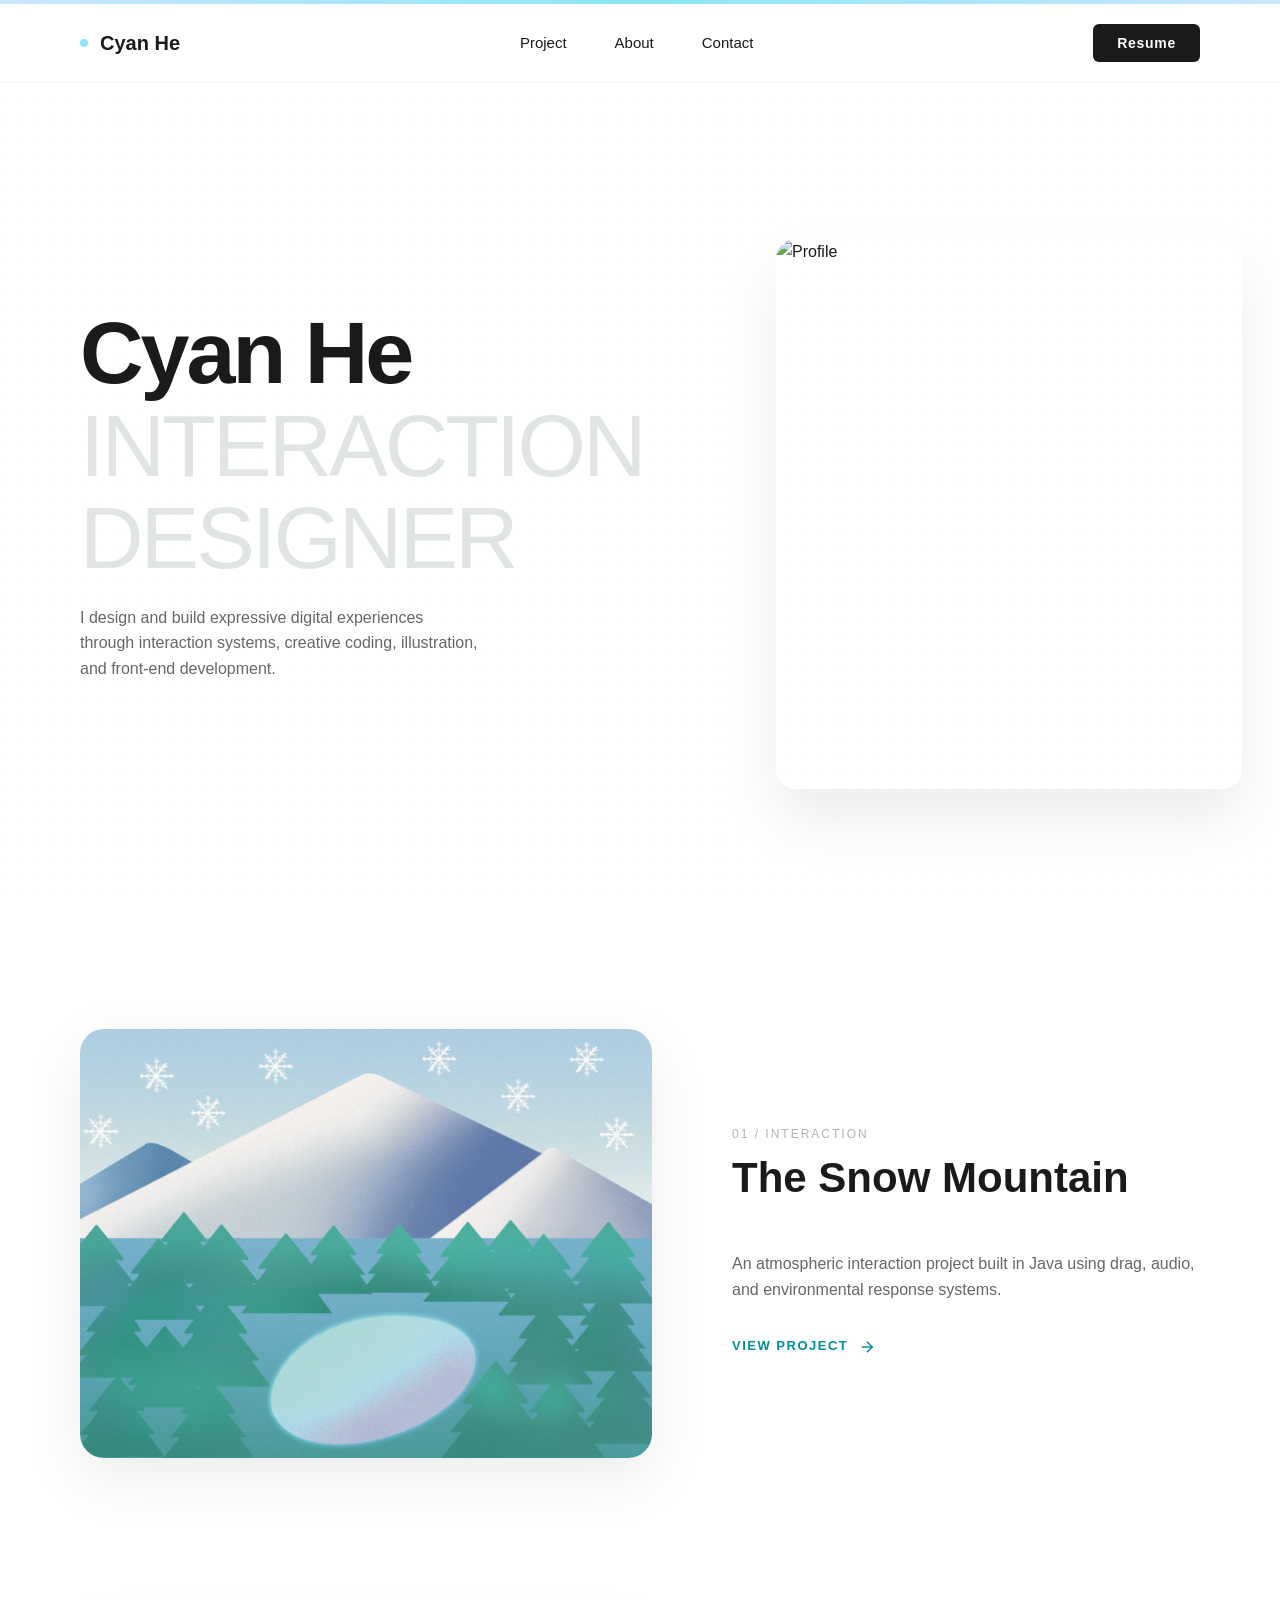
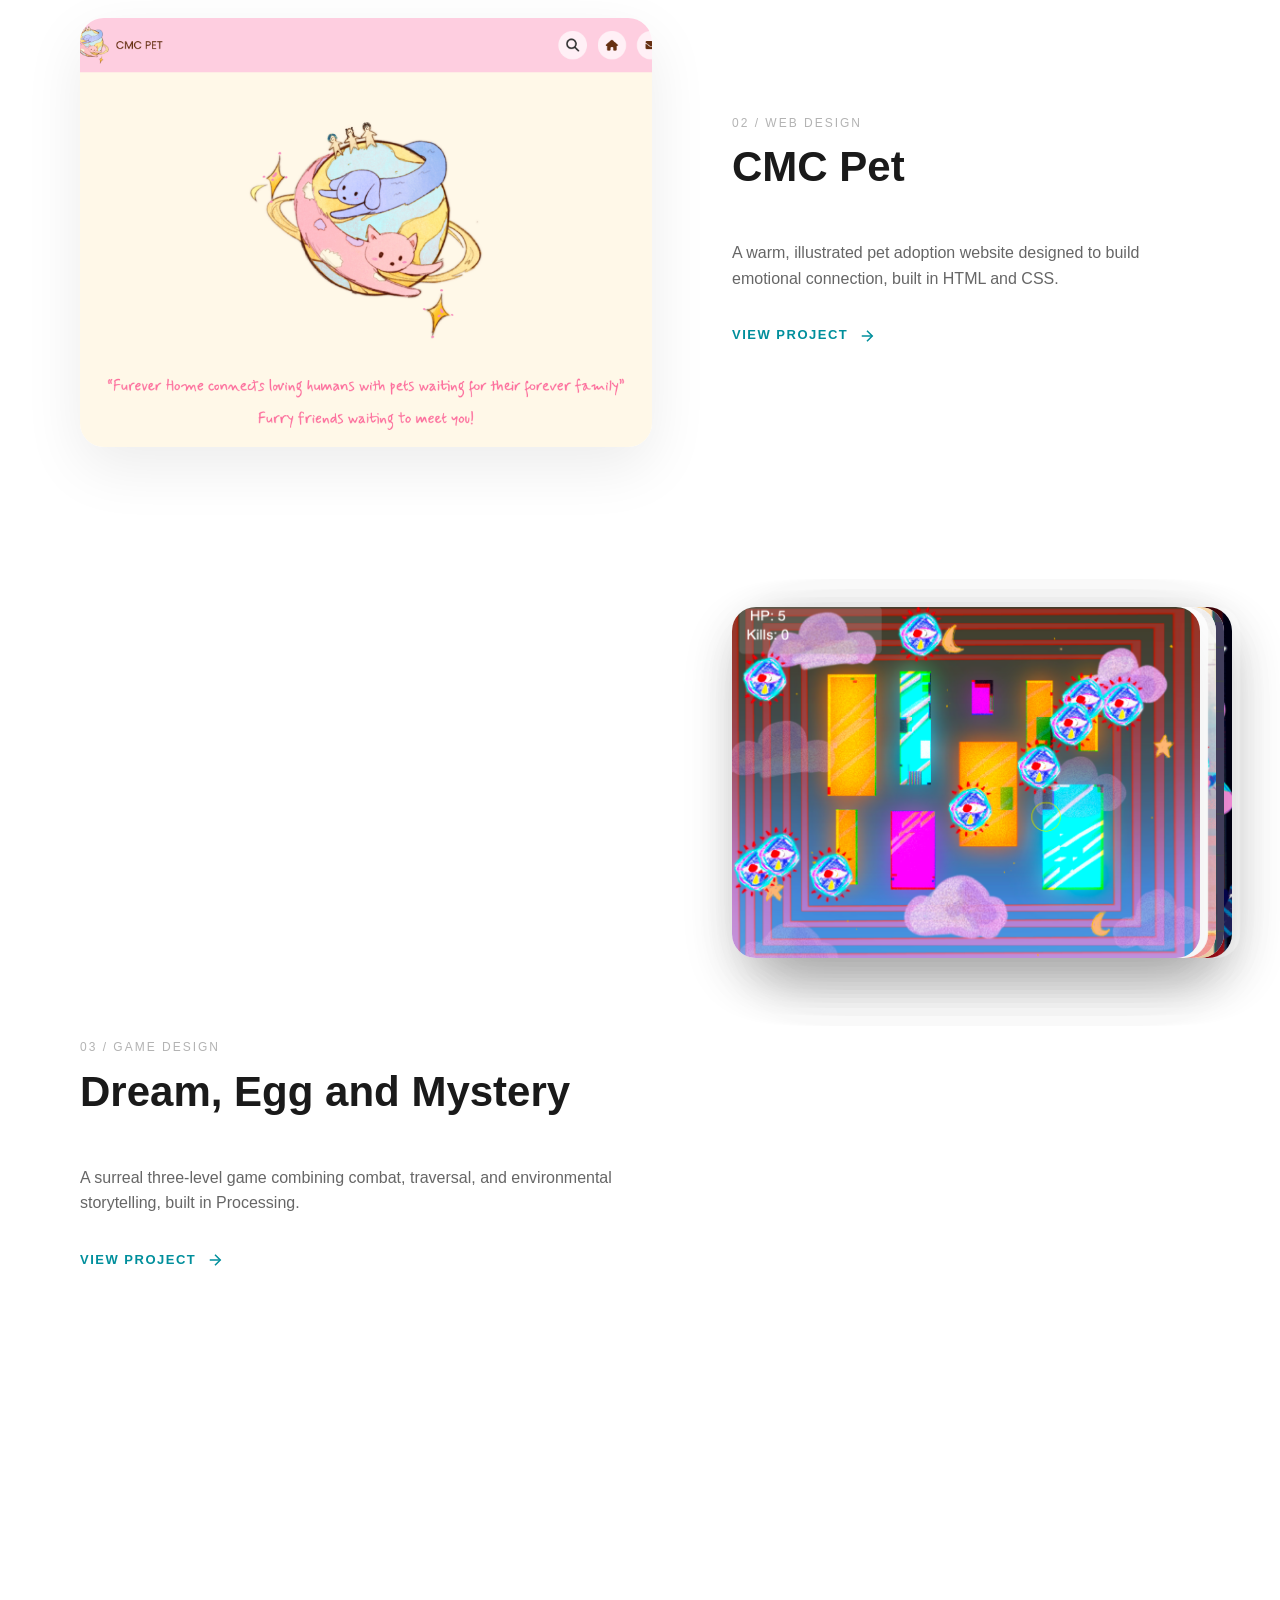
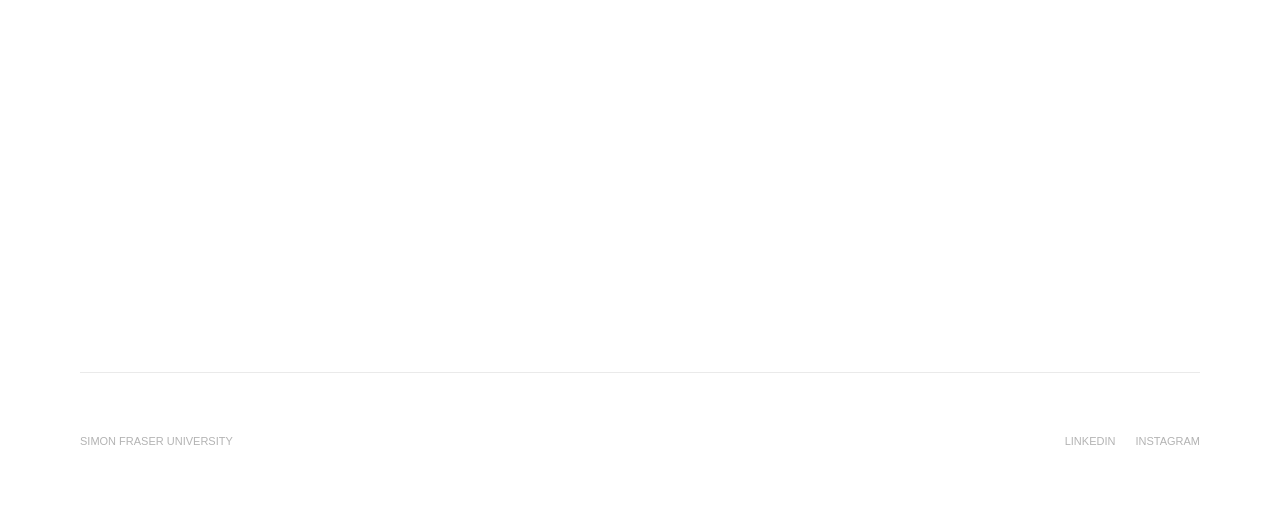
==== commit 2ff838a4: "Rewrite Project Details" ====
--- a/index.html
+++ b/index.html
@@ -1,173 +1,218 @@
 <!DOCTYPE html>
 <html lang="en">
+
 <head>
     <meta charset="UTF-8">
     <meta name="viewport" content="width=device-width, initial-scale=1.0">
     <title>Cyan He - Portfolio</title>
+    <meta name="description"
+        content="Cyan He — interaction designer focused on user experience, illustrated interfaces, and interaction systems. SFU Interactive Arts & Technology, open to co-op.">
+    <link rel="icon" type="image/svg+xml" href="favicon.svg">
+    <link rel="icon" type="image/png" href="favicon.png">
+    <meta property="og:type" content="website">
+    <meta property="og:title" content="Cyan He — Interaction Designer">
+    <meta property="og:description"
+        content="Interaction designer focused on user experience, illustrated interfaces, and interaction systems.">
+    <meta property="og:image" content="https://hwy513827989-stack.github.io/Portfolio-Website/cyan.png">
+    <meta property="og:url" content="https://hwy513827989-stack.github.io/Portfolio-Website/">
+    <meta name="twitter:card" content="summary_large_image">
     <link rel="stylesheet" href="style.css">
 </head>
+
 <body>
-<div class="container">
 
     <header>
-        <a href="index.html" class="logo"><span>Cyan He</span></a>
-        <!-- Mobile-only hamburger; hidden on desktop via CSS -->
-        <button class="nav-toggle" aria-label="Menu" aria-expanded="false" aria-controls="site-nav">
-            <span></span><span></span><span></span>
-        </button>
-        <nav id="site-nav">
-            <ul>
-                <li><a href="index.html#projects">Project</a></li>
-                <li><a href="resume.html">About</a></li>
-                <li><a href="#connect-footer">Contact</a></li>
-                <!-- Drawer-only Resume link; hidden on desktop via CSS -->
-                <li class="nav-resume-item">
-                    <a href="assets/Resume.pdf" download="Cyan_He_Resume.pdf" class="btn-primary" style="text-decoration:none; margin-top:16px;">Resume</a>
-                </li>
-            </ul>
-        </nav>
-        <a href="assets/Resume.pdf" download="Cyan_He_Resume.pdf" class="btn-primary" style="text-decoration: none;">
-            Resume
-        </a>
+        <div class="header-inner">
+            <a href="index.html" class="logo"><span>Cyan He</span></a>
+            <button class="nav-toggle" aria-label="Menu" aria-expanded="false" aria-controls="site-nav">
+                <span></span><span></span><span></span>
+            </button>
+            <nav id="site-nav">
+                <ul>
+                    <li><a href="index.html#projects">Project</a></li>
+                    <li><a href="about.html">About</a></li>
+                    <li><a href="#connect-footer">Contact</a></li>
+                    <li class="nav-resume-item">
+                        <a href="assets/Resume.pdf" download="Cyan_He_Resume.pdf" class="btn-primary"
+                            style="text-decoration:none; margin-top:16px;">Resume</a>
+                    </li>
+                </ul>
+            </nav>
+            <a href="assets/Resume.pdf" download="Cyan_He_Resume.pdf" class="btn-primary"
+                style="text-decoration: none;">Resume</a>
+        </div>
     </header>
+
     <!-- Backdrop behind the open drawer; inert on desktop -->
     <div class="nav-backdrop"></div>
 
-    <!-- Hero -->
-    <section class="hero-home reveal">
-        <div class="hero-text">
-            <h1>
-                <span class="name-text">Cyan He</span><br>
-                <span class="silver-text">INTERACTION</span><br>
-                <span class="silver-text">DESIGNER</span>
-            </h1>
-            <p style="color: var(--text-secondary); margin-top: 20px; max-width: 400px;">
-                Interaction designer focused on user experience, illustrated interfaces, and interaction system.
-            </p>
-        </div>
-        <div class="hero-image-wrapper">
-            <img src="cyan.png" alt="Profile">
-        </div>
-    </section>
-
-    <!-- Projects -->
-    <section id="projects">
-
-        <!-- P1: The Snow Mountain — image left, text right -->
-        <div class="project-row reveal">
+
+    <div class="container">
+
+        <!-- Hero -->
+        <section class="hero-home reveal">
+            <div class="hero-text">
+                <h1>
+                    <span class="name-text">Cyan He</span><br>
+                    <span class="silver-text">INTERACTION</span><br>
+                    <span class="silver-text">DESIGNER</span>
+                </h1>
+                <p style="color: var(--text-secondary); margin-top: 20px; max-width: 400px;">
+                    I design and build expressive digital experiences through interaction systems,
+                    creative coding, illustration, and front-end development. </p>
+            </div>
             <div class="hero-image-wrapper">
-                <img src="P1/P1_Cover.png" alt="Project 1">
-            </div>
-            <div class="project-info">
-                <div style="font-size: 12px; color: var(--text-light); letter-spacing: 2px;">01 / INTERACTION</div>
-                <h2>The Snow Mountain</h2>
-                <p style="color: var(--text-secondary); margin: 20px 0 30px;">
-                    An atmospheric interaction project built in Java using drag, audio, and environmental response systems.
-                </p>
-                <a href="project1.html" class="view-project">VIEW PROJECT <svg width="18" height="18" viewBox="0 0 24 24" fill="none" stroke="currentColor" stroke-width="2"><line x1="5" y1="12" x2="19" y2="12"></line><polyline points="12 5 19 12 12 19"></polyline></svg></a>
-            </div>
-        </div>
-
-        <!-- P2: Dream, Egg and Mystery — text left, stacked gallery right (expands on scroll) -->
-        <div class="project-row reveal project-row-gallery">
-            <div class="project-gallery">
-                <div class="gallery-card gallery-card-1"><img src="P2/A4_level1.png" alt="Dream, Egg and Mystery - 1"></div>
-                <div class="gallery-card gallery-card-2"><img src="P2/A4_level2.png" alt="Dream, Egg and Mystery - 2"></div>
-                <div class="gallery-card gallery-card-3"><img src="P2/A4_level3.png" alt="Dream, Egg and Mystery - 3"></div>
-                <div class="gallery-card gallery-card-4"><img src="P2/A4_bedroom.png" alt="Dream, Egg and Mystery - 4"></div>
-                <div class="gallery-card gallery-card-5"><img src="P2/A4_bar_1.png" alt="Dream, Egg and Mystery - 5"></div>
-                <div class="gallery-card gallery-card-6"><img src="P2/A4_final.png" alt="Dream, Egg and Mystery - 6"></div>
-            </div>
-            <div class="project-info">
-                <div style="font-size: 12px; color: var(--text-light); letter-spacing: 2px;">02 / GAME DESIGN</div>
-                <h2>Dream, Egg and Mystery</h2>
-                <p style="color: var(--text-secondary); margin: 20px 0 30px;">
-                    A surreal three-level game combining combat, traversal, and environmental storytelling, built in Processing.
-                </p>
-                <a href="project2.html" class="view-project">VIEW PROJECT <svg width="18" height="18" viewBox="0 0 24 24" fill="none" stroke="currentColor" stroke-width="2"><line x1="5" y1="12" x2="19" y2="12"></line><polyline points="12 5 19 12 12 19"></polyline></svg></a>
-            </div>
-        </div>
-
-        <!-- P3: CMC Pet — image left, text right -->
-        <div class="project-row reveal">
-            <div class="hero-image-wrapper">
-                <img src="P3/P3_cover_1.png" alt="Project 3">
-            </div>
-            <div class="project-info">
-                <div style="font-size: 12px; color: var(--text-light); letter-spacing: 2px;">03 / WEB DESIGN</div>
-                <h2>CMC Pet</h2>
-                <p style="color: var(--text-secondary); margin: 20px 0 30px;">
-                    A warm, illustrated pet adoption website designed to build emotional connection, built in HTML and CSS.
-                </p>
-                <a href="project3.html" class="view-project">VIEW PROJECT <svg width="18" height="18" viewBox="0 0 24 24" fill="none" stroke="currentColor" stroke-width="2"><line x1="5" y1="12" x2="19" y2="12"></line><polyline points="12 5 19 12 12 19"></polyline></svg></a>
-            </div>
-        </div>
-
-    </section>
-
-    <!-- Contact -->
-    <section id="connect-footer" class="solution-section reveal">
-        <h2>Let's Connect</h2>
-        <p style="margin: 20px 0 40px;">Always open to collaborating on projects</p>
-        <div style="display: flex; justify-content: center; gap: 20px;">
-            <button class="btn-primary" onclick="
+                <img src="cyan.png" alt="Profile">
+            </div>
+        </section>
+
+        <!-- Projects -->
+        <section id="projects">
+
+            <!-- P1: The Snow Mountain — image left, text right -->
+            <div class="project-row reveal">
+                <div class="hero-image-wrapper">
+                    <img src="P1/P1_Cover.png" alt="Project 1">
+                </div>
+                <div class="project-info">
+                    <div style="font-size: 12px; color: var(--text-light); letter-spacing: 2px;">01 / INTERACTION</div>
+                    <h2>The Snow Mountain</h2>
+                    <p style="color: var(--text-secondary); margin: 20px 0 30px;">
+                        An atmospheric interaction project built in Java using drag, audio, and environmental response
+                        systems.
+                    </p>
+                    <a href="snow-mountain.html" class="view-project">VIEW PROJECT <svg width="18" height="18"
+                            viewBox="0 0 24 24" fill="none" stroke="currentColor" stroke-width="2">
+                            <line x1="5" y1="12" x2="19" y2="12"></line>
+                            <polyline points="12 5 19 12 12 19"></polyline>
+                        </svg></a>
+                </div>
+            </div>
+
+            <!-- P3: CMC Pet — image left, text right -->
+            <div class="project-row reveal">
+                <div class="hero-image-wrapper">
+                    <img src="P3/P3_cover_1.png" alt="Project 3">
+                </div>
+                <div class="project-info">
+                    <div style="font-size: 12px; color: var(--text-light); letter-spacing: 2px;">02 / WEB DESIGN</div>
+                    <h2>CMC Pet</h2>
+                    <p style="color: var(--text-secondary); margin: 20px 0 30px;">
+                        A warm, illustrated pet adoption website designed to build emotional connection, built in HTML
+                        and CSS.
+                    </p>
+                    <a href="cmc-pet.html" class="view-project">VIEW PROJECT <svg width="18" height="18"
+                            viewBox="0 0 24 24" fill="none" stroke="currentColor" stroke-width="2">
+                            <line x1="5" y1="12" x2="19" y2="12"></line>
+                            <polyline points="12 5 19 12 12 19"></polyline>
+                        </svg></a>
+                </div>
+            </div>
+
+            <!-- P2: Dream, Egg and Mystery — text left, stacked gallery right (expands on scroll) -->
+            <div class="project-row reveal project-row-gallery">
+                <div class="project-gallery">
+                    <div class="gallery-card gallery-card-1"><img src="P2/A4_level1.png"
+                            alt="Dream, Egg and Mystery - 1"></div>
+                    <div class="gallery-card gallery-card-2"><img src="P2/A4_level2.png"
+                            alt="Dream, Egg and Mystery - 2"></div>
+                    <div class="gallery-card gallery-card-3"><img src="P2/A4_level3.png"
+                            alt="Dream, Egg and Mystery - 3"></div>
+                    <div class="gallery-card gallery-card-4"><img src="P2/A4_bedroom.png"
+                            alt="Dream, Egg and Mystery - 4"></div>
+                    <div class="gallery-card gallery-card-5"><img src="P2/A4_bar_1.png"
+                            alt="Dream, Egg and Mystery - 5"></div>
+                    <div class="gallery-card gallery-card-6"><img src="P2/A4_final.png"
+                            alt="Dream, Egg and Mystery - 6"></div>
+                </div>
+                <div class="project-info">
+                    <div style="font-size: 12px; color: var(--text-light); letter-spacing: 2px;">03 / GAME DESIGN</div>
+                    <h2>Dream, Egg and Mystery</h2>
+                    <p style="color: var(--text-secondary); margin: 20px 0 30px;">
+                        A surreal three-level game combining combat, traversal, and environmental storytelling, built in
+                        Processing.
+                    </p>
+                    <a href="dream-egg-mystery.html" class="view-project">VIEW PROJECT <svg width="18" height="18"
+                            viewBox="0 0 24 24" fill="none" stroke="currentColor" stroke-width="2">
+                            <line x1="5" y1="12" x2="19" y2="12"></line>
+                            <polyline points="12 5 19 12 12 19"></polyline>
+                        </svg></a>
+                </div>
+            </div>
+
+
+
+        </section>
+
+        <!-- Contact -->
+        <section id="connect-footer" class="solution-section reveal">
+            <h2>Let's Connect</h2>
+            <p style="margin: 20px 0 40px;">Always open to collaborating on projects</p>
+            <div style="display: flex; justify-content: center; gap: 20px;">
+                <button class="btn-primary" onclick="
                 navigator.clipboard.writeText('wha75@sfu.ca');
                 this.textContent='Copied ✓';
                 setTimeout(()=>this.textContent='wha75@sfu.ca',2000)
             ">wha75@sfu.ca</button>
-            <a href="assets/Resume.pdf" download="Cyan_He_Resume.pdf" class="btn-secondary" style="text-decoration: none;">
-                Download Resume
-            </a>
-        </div>
-    </section>
-
-    <footer style="padding: 60px 0; display: flex; justify-content: space-between; font-size: 11px; color: var(--text-light); border-top: 1px solid var(--border-color);">
-        <a href="https://www.sfu.ca/" target="_blank" style="text-decoration: none; color: inherit;">SIMON FRASER UNIVERSITY</a>
-        <div style="display: flex; gap: 20px;">
-            <a href="https://www.linkedin.com/in/wenyi-he-4a7356413?utm_source=share_via&utm_content=profile&utm_medium=member_ios" style="text-decoration: none; color: inherit;">LINKEDIN</a>
-            <a href="https://www.instagram.com/wzamgqs" target="_blank" style="text-decoration: none; color: inherit;">INSTAGRAM</a>
-        </div>
-    </footer>
-
-</div>
-
-<script>
-    // Fade in sections as they scroll into view
-    const revealObserver = new IntersectionObserver((entries) => {
-        entries.forEach(entry => {
-            if (entry.isIntersecting) entry.target.classList.add('visible');
-        });
-    }, { threshold: 0.1 });
-    document.querySelectorAll('.reveal').forEach(el => revealObserver.observe(el));
-
-    // P2 gallery — fan out when scrolled into view, collapse when scrolled away
-    const gallery = document.querySelector('.project-row-gallery .project-gallery');
-    if (gallery) {
-        const galleryObserver = new IntersectionObserver((entries) => {
+                <a href="assets/Resume.pdf" download="Cyan_He_Resume.pdf" class="btn-secondary"
+                    style="text-decoration: none;">
+                    Download Resume
+                </a>
+            </div>
+        </section>
+
+        <footer
+            style="padding: 60px 0; display: flex; justify-content: space-between; font-size: 11px; color: var(--text-light); border-top: 1px solid var(--border-color);">
+            <a href="https://www.sfu.ca/" target="_blank" style="text-decoration: none; color: inherit;">SIMON FRASER
+                UNIVERSITY</a>
+            <div style="display: flex; gap: 20px;">
+                <a href="https://www.linkedin.com/in/wenyi-he-4a7356413?utm_source=share_via&utm_content=profile&utm_medium=member_ios"
+                    style="text-decoration: none; color: inherit;">LINKEDIN</a>
+                <a href="https://www.instagram.com/wzamgqs" target="_blank"
+                    style="text-decoration: none; color: inherit;">INSTAGRAM</a>
+            </div>
+        </footer>
+
+    </div>
+
+    <script>
+        // Fade in sections as they scroll into view
+        const revealObserver = new IntersectionObserver((entries) => {
             entries.forEach(entry => {
-                if (entry.intersectionRatio > 0.5) {
-                    gallery.classList.add('is-expanded');
-                } else {
-                    gallery.classList.remove('is-expanded');
-                }
+                if (entry.isIntersecting) entry.target.classList.add('visible');
             });
-        }, { threshold: [0, 0.25, 0.5, 0.75, 1] });
-        galleryObserver.observe(gallery);
-    }
-
-    // Mobile nav drawer toggle (no effect on desktop, where the toggle is hidden)
-    (function () {
-        const toggle = document.querySelector('.nav-toggle');
-        const backdrop = document.querySelector('.nav-backdrop');
-        const nav = document.getElementById('site-nav');
-        if (!toggle || !nav) return;
-        const close = () => { document.body.classList.remove('nav-open'); toggle.setAttribute('aria-expanded', 'false'); };
-        const open  = () => { document.body.classList.add('nav-open');    toggle.setAttribute('aria-expanded', 'true');  };
-        toggle.addEventListener('click', () => document.body.classList.contains('nav-open') ? close() : open());
-        if (backdrop) backdrop.addEventListener('click', close);
-        nav.querySelectorAll('a').forEach(a => a.addEventListener('click', close));
-        document.addEventListener('keydown', e => { if (e.key === 'Escape') close(); });
-    })();
-</script>
+        }, { threshold: 0.1 });
+        document.querySelectorAll('.reveal').forEach(el => revealObserver.observe(el));
+
+        // P2 gallery — fan out when scrolled into view, collapse when scrolled away
+        const gallery = document.querySelector('.project-row-gallery .project-gallery');
+        if (gallery) {
+            const galleryObserver = new IntersectionObserver((entries) => {
+                entries.forEach(entry => {
+                    if (entry.intersectionRatio > 0.5) {
+                        gallery.classList.add('is-expanded');
+                    } else {
+                        gallery.classList.remove('is-expanded');
+                    }
+                });
+            }, { threshold: [0, 0.25, 0.5, 0.75, 1] });
+            galleryObserver.observe(gallery);
+        }
+
+        // Mobile nav drawer toggle (no effect on desktop, where the toggle is hidden)
+        (function () {
+            const toggle = document.querySelector('.nav-toggle');
+            const backdrop = document.querySelector('.nav-backdrop');
+            const nav = document.getElementById('site-nav');
+            if (!toggle || !nav) return;
+            const close = () => { document.body.classList.remove('nav-open'); toggle.setAttribute('aria-expanded', 'false'); };
+            const open = () => { document.body.classList.add('nav-open'); toggle.setAttribute('aria-expanded', 'true'); };
+            toggle.addEventListener('click', () => document.body.classList.contains('nav-open') ? close() : open());
+            if (backdrop) backdrop.addEventListener('click', close);
+            nav.querySelectorAll('a').forEach(a => a.addEventListener('click', close));
+            document.addEventListener('keydown', e => { if (e.key === 'Escape') close(); });
+        })();
+    </script>
 </body>
+
 </html>
--- a/style.css
+++ b/style.css
@@ -1,5 +1,7 @@
 /* =================================================================
    style.css — Cyan He Portfolio
+   ================================================================= */
+
 
 /* =================================================================
    01. Design Tokens
@@ -84,10 +86,6 @@
    05. Header & Navigation
    ================================================================= */
 header {
-    display: flex;
-    justify-content: space-between;
-    align-items: center;
-    padding: 20px 40px;
     position: sticky;
     top: 4px;
     background: rgba(255, 255, 255, 0.8);
@@ -95,6 +93,15 @@
     -webkit-backdrop-filter: blur(12px);
     border-bottom: 1px solid rgba(0, 0, 0, 0.05);
     z-index: 1000;
+}
+
+.header-inner {
+    display: flex;
+    justify-content: space-between;
+    align-items: center;
+    max-width: 1200px;
+    margin: 0 auto;
+    padding: 20px 40px;
 }
 
 /* ----- Logo -----
@@ -163,9 +170,17 @@
     transition: transform 0.3s cubic-bezier(0.25, 0.46, 0.45, 0.94);
 }
 
-nav a:hover { color: var(--accent-teal); }
-nav a:hover::after { transform: scaleX(1); }
-.nav-active a::after { transform: scaleX(1); }
+nav a:hover {
+    color: var(--accent-teal);
+}
+
+nav a:hover::after {
+    transform: scaleX(1);
+}
+
+.nav-active a::after {
+    transform: scaleX(1);
+}
 
 
 /* =================================================================
@@ -207,7 +222,9 @@
     z-index: -1;
 }
 
-.btn-primary:hover::after { left: 100%; }
+.btn-primary:hover::after {
+    left: 100%;
+}
 
 .btn-primary:hover {
     transform: translateY(-2px);
@@ -315,7 +332,9 @@
     pointer-events: none;
 }
 
-.hero-home .hero-image-wrapper:hover::after { left: 150%; }
+.hero-home .hero-image-wrapper:hover::after {
+    left: 150%;
+}
 
 .hero-home .hero-image-wrapper:hover {
     transform: scale(1.02);
@@ -378,12 +397,31 @@
 /* When scroll-on-hover is applied to a fixed-height container
    (img-large, img-small), respect that container's height
    instead of the default 500px. */
-.hero-image-wrapper.img-large.scroll-on-hover { height: 400px; }
-.hero-image-wrapper.img-large.scroll-on-hover img { height: auto !important; object-fit: unset !important; }
-.hero-image-wrapper.img-large.scroll-on-hover:hover img { transform: translateY(calc(-100% + 400px)); }
-.hero-image-wrapper.img-small.scroll-on-hover { height: 250px; }
-.hero-image-wrapper.img-small.scroll-on-hover img { height: auto !important; object-fit: unset !important; }
-.hero-image-wrapper.img-small.scroll-on-hover:hover img { transform: translateY(calc(-100% + 250px)); }
+.hero-image-wrapper.img-large.scroll-on-hover {
+    height: 400px;
+}
+
+.hero-image-wrapper.img-large.scroll-on-hover img {
+    height: auto !important;
+    object-fit: unset !important;
+}
+
+.hero-image-wrapper.img-large.scroll-on-hover:hover img {
+    transform: translateY(calc(-100% + 400px));
+}
+
+.hero-image-wrapper.img-small.scroll-on-hover {
+    height: 250px;
+}
+
+.hero-image-wrapper.img-small.scroll-on-hover img {
+    height: auto !important;
+    object-fit: unset !important;
+}
+
+.hero-image-wrapper.img-small.scroll-on-hover:hover img {
+    transform: translateY(calc(-100% + 250px));
+}
 
 .hero-image-wrapper.scroll-on-hover img {
     width: 100%;
@@ -415,7 +453,7 @@
     color: var(--accent-teal);
     text-transform: uppercase;
     font-weight: 600;
-    margin-bottom: 14px;
+    margin: 48px 14px 0;
 }
 
 .intro-title {
@@ -487,15 +525,25 @@
 }
 
 /* Odd: image left, text right */
-.project-row .hero-image-wrapper { grid-column: 1; }
-.project-row .project-info       { grid-column: 2; }
-
-/* Even: text left, image right */
-.project-row:nth-child(even) .hero-image-wrapper { grid-column: 2; }
-.project-row:nth-child(even) .project-info       { grid-column: 1; }
+.project-row .hero-image-wrapper {
+    grid-column: 1;
+}
+
+.project-row .project-info {
+    grid-column: 2;
+}
+
+/* All rows uniform: image left, text right, left-aligned — no mirroring */
+.project-row:nth-child(even) .hero-image-wrapper {
+    grid-column: 1;
+}
 
 .project-row:nth-child(even) .project-info {
-    text-align: right;
+    grid-column: 2;
+}
+
+.project-row:nth-child(even) .project-info {
+    text-align: left;
 }
 
 /* Project title: color shift only. No transform. */
@@ -564,7 +612,9 @@
     transition: width 0.3s ease;
 }
 
-.view-project:hover::after { width: 80%; }
+.view-project:hover::after {
+    width: 80%;
+}
 
 .view-project svg {
     margin-left: 10px;
@@ -586,7 +636,9 @@
     overflow: visible;
 }
 
-.project-row-gallery .project-gallery { grid-column: 2 !important; }
+.project-row-gallery .project-gallery {
+    grid-column: 2 !important;
+}
 
 .project-row-gallery .project-info {
     grid-column: 1 !important;
@@ -631,29 +683,83 @@
     display: block;
 }
 
-.project-row-gallery .gallery-card-1 { z-index: 5; --slide: 0px; }
-.project-row-gallery .gallery-card-2 { z-index: 4; --slide: 8px; }
-.project-row-gallery .gallery-card-3 { z-index: 3; --slide: 16px; }
-.project-row-gallery .gallery-card-4 { z-index: 2; --slide: 24px; }
-.project-row-gallery .gallery-card-5 { z-index: 1; --slide: 32px; }
-.project-row-gallery .gallery-card-6 { z-index: 0; --slide: 40px; }
+.project-row-gallery .gallery-card-1 {
+    z-index: 5;
+    --slide: 0px;
+}
+
+.project-row-gallery .gallery-card-2 {
+    z-index: 4;
+    --slide: 8px;
+}
+
+.project-row-gallery .gallery-card-3 {
+    z-index: 3;
+    --slide: 16px;
+}
+
+.project-row-gallery .gallery-card-4 {
+    z-index: 2;
+    --slide: 24px;
+}
+
+.project-row-gallery .gallery-card-5 {
+    z-index: 1;
+    --slide: 32px;
+}
+
+.project-row-gallery .gallery-card-6 {
+    z-index: 0;
+    --slide: 40px;
+}
 
 .project-row-gallery .project-gallery.is-expanded {
     transform: translateX(-145%);
 }
 
-.project-row-gallery .project-gallery.is-expanded .gallery-card-1 { --slide: 0%; }
-.project-row-gallery .project-gallery.is-expanded .gallery-card-2 { --slide: 32%; }
-.project-row-gallery .project-gallery.is-expanded .gallery-card-3 { --slide: 64%; }
-.project-row-gallery .project-gallery.is-expanded .gallery-card-4 { --slide: 96%; }
-.project-row-gallery .project-gallery.is-expanded .gallery-card-5 { --slide: 128%; }
-.project-row-gallery .project-gallery.is-expanded .gallery-card-6 { --slide: 160%; }
-
-.project-row-gallery .project-gallery.is-expanded .gallery-card-2 { transition-delay: 0.08s; }
-.project-row-gallery .project-gallery.is-expanded .gallery-card-3 { transition-delay: 0.16s; }
-.project-row-gallery .project-gallery.is-expanded .gallery-card-4 { transition-delay: 0.24s; }
-.project-row-gallery .project-gallery.is-expanded .gallery-card-5 { transition-delay: 0.32s; }
-.project-row-gallery .project-gallery.is-expanded .gallery-card-6 { transition-delay: 0.40s; }
+.project-row-gallery .project-gallery.is-expanded .gallery-card-1 {
+    --slide: 0%;
+}
+
+.project-row-gallery .project-gallery.is-expanded .gallery-card-2 {
+    --slide: 32%;
+}
+
+.project-row-gallery .project-gallery.is-expanded .gallery-card-3 {
+    --slide: 64%;
+}
+
+.project-row-gallery .project-gallery.is-expanded .gallery-card-4 {
+    --slide: 96%;
+}
+
+.project-row-gallery .project-gallery.is-expanded .gallery-card-5 {
+    --slide: 128%;
+}
+
+.project-row-gallery .project-gallery.is-expanded .gallery-card-6 {
+    --slide: 160%;
+}
+
+.project-row-gallery .project-gallery.is-expanded .gallery-card-2 {
+    transition-delay: 0.08s;
+}
+
+.project-row-gallery .project-gallery.is-expanded .gallery-card-3 {
+    transition-delay: 0.16s;
+}
+
+.project-row-gallery .project-gallery.is-expanded .gallery-card-4 {
+    transition-delay: 0.24s;
+}
+
+.project-row-gallery .project-gallery.is-expanded .gallery-card-5 {
+    transition-delay: 0.32s;
+}
+
+.project-row-gallery .project-gallery.is-expanded .gallery-card-6 {
+    transition-delay: 0.40s;
+}
 
 /* Single-card hover — reduced scale from 1.08 → 1.04. */
 .project-row-gallery .project-gallery.is-expanded .gallery-card:hover {
@@ -667,10 +773,21 @@
     transition-delay: 0.1s !important;
 }
 
-.project-row-gallery .gallery-card-2 { transition-delay: 0.24s; }
-.project-row-gallery .gallery-card-3 { transition-delay: 0.16s; }
-.project-row-gallery .gallery-card-4 { transition-delay: 0.08s; }
-.project-row-gallery .gallery-card-5 { transition-delay: 0s; }
+.project-row-gallery .gallery-card-2 {
+    transition-delay: 0.24s;
+}
+
+.project-row-gallery .gallery-card-3 {
+    transition-delay: 0.16s;
+}
+
+.project-row-gallery .gallery-card-4 {
+    transition-delay: 0.08s;
+}
+
+.project-row-gallery .gallery-card-5 {
+    transition-delay: 0s;
+}
 
 
 /* =================================================================
@@ -929,14 +1046,14 @@
     position: relative;
     left: 50%;
     transform: translateX(-50%);
-    padding: 100px 0;
-    margin: 120px 0;
+    padding: 0;
+    margin: 0;
 }
 
 .visual-assets-inner {
     max-width: 1300px;
     margin: 0 auto;
-    padding: 0 40px;
+    padding: 0 80px;
 }
 
 
@@ -1021,8 +1138,13 @@
     background: rgba(255, 255, 255, 0.9);
 }
 
-.bg-carousel-prev { left: 20px; }
-.bg-carousel-next { right: 20px; }
+.bg-carousel-prev {
+    left: 20px;
+}
+
+.bg-carousel-next {
+    right: 20px;
+}
 
 .bg-carousel-dots {
     display: flex;
@@ -1108,7 +1230,9 @@
     transition: background 0.3s ease;
 }
 
-.role-card:hover { background: #f7f7f7; }
+.role-card:hover {
+    background: #f7f7f7;
+}
 
 .role-card-label {
     font-size: 10px;
@@ -1182,8 +1306,8 @@
     background: #e8e8e8;
     border-bottom: 1px solid #d0d0d0;
     background-image: radial-gradient(circle, #fc5f57 5px, transparent 5px),
-                      radial-gradient(circle, #febc2e 5px, transparent 5px),
-                      radial-gradient(circle, #28c840 5px, transparent 5px);
+        radial-gradient(circle, #febc2e 5px, transparent 5px),
+        radial-gradient(circle, #28c840 5px, transparent 5px);
     background-repeat: no-repeat;
     background-position: 10px center, 26px center, 42px center;
     background-size: 10px 10px, 10px 10px, 10px 10px;
@@ -1191,8 +1315,10 @@
 }
 
 .responsive-showcase .screen-desktop .screen-window,
-.responsive-showcase .screen-tablet  .screen-window,
-.responsive-showcase .screen-mobile  .screen-window { height: 320px; }
+.responsive-showcase .screen-tablet .screen-window,
+.responsive-showcase .screen-mobile .screen-window {
+    height: 320px;
+}
 
 .responsive-showcase .screen-window img {
     width: 100%;
@@ -1623,93 +1749,209 @@
    ================================================================= */
 
 /* Mobile nav scaffolding — inert on desktop (display:none). */
-.nav-toggle { display: none; }
-.nav-backdrop { display: none; }
-.nav-resume-item { display: none; }
-@media (max-width: 900px) { .nav-resume-item { display: block; } }
+.nav-toggle {
+    display: none;
+}
+
+.nav-backdrop {
+    display: none;
+}
+
+.nav-resume-item {
+    display: none;
+}
 
 @media (max-width: 900px) {
-    .container { padding: 0 20px; }
+    .nav-resume-item {
+        display: block;
+    }
+}
+
+@media (max-width: 900px) {
+    .container {
+        padding: 0 20px;
+    }
 
     /* ----- Header: hamburger drawer ----- */
-    header { padding: 16px 20px; gap: 16px; }
-    .logo { font-size: 18px; flex: 0 0 auto; }
+    .header-inner {
+        padding: 16px 20px;
+        gap: 16px;
+    }
+
+    .logo {
+        font-size: 18px;
+        flex: 0 0 auto;
+    }
 
     .nav-toggle {
-        display: inline-flex; flex-direction: column; justify-content: center;
-        gap: 5px; width: 44px; height: 44px; margin-left: auto;
-        background: none; border: none; cursor: pointer; padding: 10px;
-        -webkit-tap-highlight-color: transparent; order: 3;
-    }
+        display: inline-flex;
+        flex-direction: column;
+        justify-content: center;
+        gap: 5px;
+        width: 44px;
+        height: 44px;
+        margin-left: auto;
+        background: none;
+        border: none;
+        cursor: pointer;
+        padding: 10px;
+        -webkit-tap-highlight-color: transparent;
+        order: 3;
+    }
+
     .nav-toggle span {
-        display: block; width: 22px; height: 2px; border-radius: 2px;
+        display: block;
+        width: 22px;
+        height: 2px;
+        border-radius: 2px;
         background: var(--text-main);
         transition: transform 0.3s ease, opacity 0.2s ease;
     }
-    body.nav-open .nav-toggle span:nth-child(1) { transform: translateY(7px) rotate(45deg); }
-    body.nav-open .nav-toggle span:nth-child(2) { opacity: 0; }
-    body.nav-open .nav-toggle span:nth-child(3) { transform: translateY(-7px) rotate(-45deg); }
+
+    body.nav-open .nav-toggle span:nth-child(1) {
+        transform: translateY(7px) rotate(45deg);
+    }
+
+    body.nav-open .nav-toggle span:nth-child(2) {
+        opacity: 0;
+    }
+
+    body.nav-open .nav-toggle span:nth-child(3) {
+        transform: translateY(-7px) rotate(-45deg);
+    }
 
     /* The header-bar Resume button is replaced by the drawer link. */
-    header > .btn-primary { display: none; }
+    .header-inner>.btn-primary {
+        display: none;
+    }
 
     nav {
-        position: fixed; top: 0; right: 0; height: 100dvh; width: min(78vw, 320px);
+        position: fixed;
+        top: 0;
+        right: 0;
+        height: 100dvh;
+        width: min(78vw, 320px);
         background: rgba(255, 255, 255, 0.98);
-        -webkit-backdrop-filter: blur(20px); backdrop-filter: blur(20px);
+        -webkit-backdrop-filter: blur(20px);
+        backdrop-filter: blur(20px);
         box-shadow: -20px 0 60px rgba(0, 0, 0, 0.12);
         transform: translateX(100%);
         transition: transform 0.4s cubic-bezier(0.22, 1, 0.36, 1);
-        z-index: 1100; padding: 96px 32px 40px;
-        display: flex; flex-direction: column;
-    }
-    body.nav-open nav { transform: translateX(0); }
-
-    nav ul { flex-direction: column; align-items: flex-start; gap: 8px; width: 100%; }
-    nav ul li { width: 100%; }
+        z-index: 1100;
+        padding: 96px 32px 40px;
+        display: flex;
+        flex-direction: column;
+    }
+
+    body.nav-open nav {
+        transform: translateX(0);
+    }
+
+    nav ul {
+        flex-direction: column;
+        align-items: flex-start;
+        gap: 8px;
+        width: 100%;
+    }
+
+    nav ul li {
+        width: 100%;
+    }
+
     nav ul li a {
-        display: block; width: 100%; font-size: 20px; font-weight: 600;
-        padding: 14px 0; border-bottom: 1px solid var(--border-color);
-    }
-    nav ul li.nav-resume-item a { border-bottom: none; }
-    nav a::after { display: none; }
+        display: block;
+        width: 100%;
+        font-size: 20px;
+        font-weight: 600;
+        padding: 14px 0;
+        border-bottom: 1px solid var(--border-color);
+    }
+
+    nav ul li.nav-resume-item a {
+        border-bottom: none;
+    }
+
+    nav a::after {
+        display: none;
+    }
 
     .nav-backdrop {
-        display: block; position: fixed; inset: 0; z-index: 1090;
-        background: rgba(0, 0, 0, 0.3); opacity: 0; pointer-events: none;
+        display: block;
+        position: fixed;
+        inset: 0;
+        z-index: 1090;
+        background: rgba(0, 0, 0, 0.3);
+        opacity: 0;
+        pointer-events: none;
         transition: opacity 0.4s ease;
     }
-    body.nav-open .nav-backdrop { opacity: 1; pointer-events: auto; }
+
+    body.nav-open .nav-backdrop {
+        opacity: 1;
+        pointer-events: auto;
+    }
 
     /* ----- Hero ----- */
     .hero-home {
-        grid-template-columns: 1fr; gap: 36px;
-        padding: 64px 0 48px; text-align: left;
-    }
-    .hero-home h1 { font-size: clamp(48px, 13vw, 64px); letter-spacing: -2px; }
-    .hero-text p { margin-left: 0; margin-right: 0; max-width: 100%; }
+        grid-template-columns: 1fr;
+        gap: 36px;
+        padding: 64px 0 48px;
+        text-align: left;
+    }
+
+    .hero-home h1 {
+        font-size: clamp(48px, 13vw, 64px);
+        letter-spacing: -2px;
+    }
+
+    .hero-text p {
+        margin-left: 0;
+        margin-right: 0;
+        max-width: 100%;
+    }
+
     .hero-home .hero-image-wrapper {
-        width: 100%; height: auto; aspect-ratio: 4 / 5;
-        margin-top: 0; border-radius: 18px;
+        width: 100%;
+        height: auto;
+        aspect-ratio: 4 / 5;
+        margin-top: 0;
+        border-radius: 18px;
     }
 
     /* ----- Project rows: one consistent, left-aligned column ----- */
     .project-row,
     .project-hero {
-        grid-template-columns: 1fr; gap: 28px;
-        margin-top: 72px; margin-bottom: 72px; text-align: left;
-    }
-    #projects > .project-row:first-child { margin-top: 56px; }
+        grid-template-columns: 1fr;
+        gap: 28px;
+        margin-top: 72px;
+        margin-bottom: 72px;
+        text-align: left;
+    }
+
+    #projects>.project-row:first-child {
+        margin-top: 56px;
+    }
 
     /* ----- Project detail hero (project1-3.html) ----- */
     .project-hero {
-        padding: 56px 0 32px; gap: 32px;
-        margin-top: 0; margin-bottom: 0;
-    }
-    .project-hero .hero-text h1 { font-size: clamp(44px, 12vw, 60px); }
+        padding: 56px 0 32px;
+        gap: 32px;
+        margin-top: 0;
+        margin-bottom: 0;
+    }
+
+    .project-hero .hero-text h1 {
+        font-size: clamp(44px, 12vw, 60px);
+    }
+
     /* Intro text first, cover image below it on detail heroes */
-    .project-hero .hero-text { grid-row: 1; }
-    .project-hero .hero-image-wrapper { grid-row: 2; }
+    .project-hero .hero-text {
+        grid-row: 1;
+    }
+
+    .project-hero .hero-image-wrapper {
+        grid-row: 2;
+    }
 
     /* Inline two-column "Problem / Foundation" sections on detail pages
        use inline grid-template-columns: 1fr 1.5fr — force single column. */
@@ -1721,83 +1963,228 @@
 
     /* Image always above text, regardless of odd/even or gallery overrides. */
     .project-row .hero-image-wrapper,
-    .project-row:nth-child(even) .hero-image-wrapper { grid-column: 1; grid-row: 1; }
+    .project-row:nth-child(even) .hero-image-wrapper {
+        grid-column: 1;
+        grid-row: 1;
+    }
+
     .project-row .project-info,
-    .project-row:nth-child(even) .project-info { grid-column: 1; grid-row: 2; text-align: left; }
-
-    .project-row .hero-image-wrapper { border-radius: 18px; }
-    .project-info h2 { font-size: 32px; margin-bottom: 16px; }
+    .project-row:nth-child(even) .project-info {
+        grid-column: 1;
+        grid-row: 2;
+        text-align: left;
+    }
+
+    .project-row .hero-image-wrapper {
+        border-radius: 18px;
+    }
+
+    .project-info h2 {
+        font-size: 32px;
+        margin-bottom: 16px;
+    }
 
     /* ----- Gallery (P2): single stacked card, matched to other rows ----- */
-    .project-row-gallery { overflow: hidden; }
+    .project-row-gallery {
+        overflow: hidden;
+    }
+
     .project-row-gallery .project-gallery {
-        grid-column: 1 !important; grid-row: 1 !important;
-        aspect-ratio: 4 / 3; transform: none !important;
-    }
+        grid-column: 1 !important;
+        grid-row: 1 !important;
+        aspect-ratio: 4 / 3;
+        transform: none !important;
+    }
+
     .project-row-gallery .project-info {
-        grid-column: 1 !important; grid-row: 2 !important;
-        align-self: start; text-align: left !important;
-    }
-    .project-row-gallery .gallery-card { border-radius: 18px; }
+        grid-column: 1 !important;
+        grid-row: 2 !important;
+        align-self: start;
+        text-align: left !important;
+    }
+
+    .project-row-gallery .gallery-card {
+        border-radius: 18px;
+    }
+
     .project-row-gallery .gallery-card-2,
     .project-row-gallery .gallery-card-3,
     .project-row-gallery .gallery-card-4,
     .project-row-gallery .gallery-card-5,
-    .project-row-gallery .gallery-card-6 { display: none; }
-    .project-row-gallery .project-gallery.is-expanded { transform: none !important; }
-    .project-row-gallery .gallery-card-1 { --slide: 0px; }
+    .project-row-gallery .gallery-card-6 {
+        display: none;
+    }
+
+    .project-row-gallery .project-gallery.is-expanded {
+        transform: none !important;
+    }
+
+    .project-row-gallery .gallery-card-1 {
+        --slide: 0px;
+    }
 
     /* ----- Detail-page grids (project1–3.html) ----- */
-    .meta-grid { grid-template-columns: repeat(2, 1fr); gap: 24px; }
-    .process-timeline { grid-template-columns: 1fr; }
-    .sketch-row { grid-template-columns: repeat(2, 1fr); }
-    .takeaways-grid { grid-template-columns: 1fr; }
-    .tech-grid-3 { grid-template-columns: 1fr; }
-    .feature-section { padding: 60px 32px; }
-    .feedback-card { padding: 40px 32px; }
-    .evolution-grid { grid-template-columns: repeat(2, 1fr); }
-    .levels-grid { grid-template-columns: 1fr; }
-    .gif-grid-3 { grid-template-columns: repeat(3, 1fr); max-width: 100%; }
-    .gif-grid-6 { grid-template-columns: repeat(3, 1fr); }
-    .visual-assets-inner { padding: 0 20px; }
-    .bg-carousel-wrapper-inner { padding: 0 60px; }
-    .bg-carousel-slide { min-width: calc((100% - 24px) / 2); }
-    .role-grid { grid-template-columns: 1fr; }
-    .responsive-showcase { grid-template-columns: 1fr 1fr; }
+    .meta-grid {
+        grid-template-columns: repeat(2, 1fr);
+        gap: 24px;
+    }
+
+    .process-timeline {
+        grid-template-columns: 1fr;
+    }
+
+    .sketch-row {
+        grid-template-columns: repeat(2, 1fr);
+    }
+
+    .takeaways-grid {
+        grid-template-columns: 1fr;
+    }
+
+    .tech-grid-3 {
+        grid-template-columns: 1fr;
+    }
+
+    .feature-section {
+        padding: 60px 32px;
+    }
+
+    .feedback-card {
+        padding: 40px 32px;
+    }
+
+    .evolution-grid {
+        grid-template-columns: repeat(2, 1fr);
+    }
+
+    .levels-grid {
+        grid-template-columns: 1fr;
+    }
+
+    .gif-grid-3 {
+        grid-template-columns: repeat(3, 1fr);
+        max-width: 100%;
+    }
+
+    .gif-grid-6 {
+        grid-template-columns: repeat(3, 1fr);
+    }
+
+    .visual-assets-inner {
+        padding: 0 20px;
+    }
+
+    .bg-carousel-wrapper-inner {
+        padding: 0 60px;
+    }
+
+    .bg-carousel-slide {
+        min-width: calc((100% - 24px) / 2);
+    }
+
+    .role-grid {
+        grid-template-columns: 1fr;
+    }
+
+    .responsive-showcase {
+        grid-template-columns: 1fr 1fr;
+    }
+
     .responsive-showcase .screen-desktop .screen-window,
-    .responsive-showcase .screen-tablet  .screen-window,
-    .responsive-showcase .screen-mobile  .screen-window { height: 260px; }
-    .responsive-showcase .screen-window:hover img { transform: translateY(calc(-100% + 232px)); }
-    .responsive-showcase .screen-mobile { display: none; }
+    .responsive-showcase .screen-tablet .screen-window,
+    .responsive-showcase .screen-mobile .screen-window {
+        height: 260px;
+    }
+
+    .responsive-showcase .screen-window:hover img {
+        transform: translateY(calc(-100% + 232px));
+    }
+
+    .responsive-showcase .screen-mobile {
+        display: none;
+    }
 
     /* ----- CTA ----- */
     .solution-section,
-    .connect-section { padding: 64px 28px; margin: 72px auto; border-radius: 24px; }
+    .connect-section {
+        padding: 64px 28px;
+        margin: 72px auto;
+        border-radius: 24px;
+    }
+
     .solution-section h2,
-    .connect-section h2 { font-size: clamp(36px, 11vw, 48px); letter-spacing: -1px; }
-    .solution-section > div { flex-direction: column; gap: 14px !important; align-items: stretch; }
+    .connect-section h2 {
+        font-size: clamp(36px, 11vw, 48px);
+        letter-spacing: -1px;
+    }
+
+    .solution-section>div {
+        flex-direction: column;
+        gap: 14px !important;
+        align-items: stretch;
+    }
+
     .solution-section .btn-primary,
-    .solution-section .btn-secondary { width: 100%; padding: 16px 24px; }
+    .solution-section .btn-secondary {
+        width: 100%;
+        padding: 16px 24px;
+    }
 
     /* ----- Footer ----- */
     footer {
-        flex-direction: column; gap: 20px; align-items: center;
-        text-align: center; padding: 48px 0 !important;
-    }
-    footer div { justify-content: center; }
+        flex-direction: column;
+        gap: 20px;
+        align-items: center;
+        text-align: center;
+        padding: 48px 0 !important;
+    }
+
+    footer div {
+        justify-content: center;
+    }
 }
 
 @media (max-width: 480px) {
-    .container { padding: 0 16px; }
-    .hero-home h1 { font-size: clamp(40px, 12vw, 52px); }
-    .hero-home .hero-image-wrapper { aspect-ratio: 1 / 1; }
-    .project-info h2 { font-size: 28px; }
-    .solution-section, .connect-section { padding: 52px 22px; }
-    nav { width: min(86vw, 320px); }
-    .meta-grid { grid-template-columns: 1fr; }
-    .sketch-row { grid-template-columns: 1fr; }
-    .evolution-grid { grid-template-columns: 1fr; }
-    .bg-carousel-slide { min-width: 100%; }
+    .container {
+        padding: 0 16px;
+    }
+
+    .hero-home h1 {
+        font-size: clamp(40px, 12vw, 52px);
+    }
+
+    .hero-home .hero-image-wrapper {
+        aspect-ratio: 1 / 1;
+    }
+
+    .project-info h2 {
+        font-size: 28px;
+    }
+
+    .solution-section,
+    .connect-section {
+        padding: 52px 22px;
+    }
+
+    nav {
+        width: min(86vw, 320px);
+    }
+
+    .meta-grid {
+        grid-template-columns: 1fr;
+    }
+
+    .sketch-row {
+        grid-template-columns: 1fr;
+    }
+
+    .evolution-grid {
+        grid-template-columns: 1fr;
+    }
+
+    .bg-carousel-slide {
+        min-width: 100%;
+    }
 }
 
 
@@ -1805,6 +2192,7 @@
    32. Accessibility — Reduced Motion
    ================================================================= */
 @media (prefers-reduced-motion: reduce) {
+
     .project-row-gallery .gallery-card,
     .project-row-gallery .project-gallery {
         transition-duration: 0.01s !important;
@@ -1815,13 +2203,545 @@
 /* Touch devices: neutralize hover transforms so a tapped card does
    not stick in a hovered state. Mouse/desktop users are unaffected. */
 @media (hover: none) {
-    .project-row .hero-image-wrapper:hover { transform: none; }
-    .project-row .hero-image-wrapper:hover img { transform: none; }
+    .project-row .hero-image-wrapper:hover {
+        transform: none;
+    }
+
+    .project-row .hero-image-wrapper:hover img {
+        transform: none;
+    }
+
     .solution-section:hover,
-    .connect-section:hover { transform: none; }
-    .hero-home .hero-image-wrapper:hover { transform: none; }
-    .feedback-card:hover { transform: none; }
-    .level-card:hover { transform: none; }
-    .takeaway-item:hover { transform: none; }
-    .tech-card:hover { transform: none; }
-}+    .connect-section:hover {
+        transform: none;
+    }
+
+    .hero-home .hero-image-wrapper:hover {
+        transform: none;
+    }
+
+    .feedback-card:hover {
+        transform: none;
+    }
+
+    .level-card:hover {
+        transform: none;
+    }
+
+    .takeaway-item:hover {
+        transform: none;
+    }
+
+    .tech-card:hover {
+        transform: none;
+    }
+}
+
+/* =================================================================
+   About Page — Concise Profile
+   Semantic additions following the portfolio design specification.
+   ================================================================= */
+
+.about-hero {
+    display: grid;
+    grid-template-columns: 1fr 1fr;
+    gap: 80px;
+    padding: 120px 0 80px;
+    align-items: center;
+}
+
+.about-hero-text {
+    display: flex;
+    flex-direction: column;
+    gap: 24px;
+}
+
+.about-label {
+    font-size: 11px;
+    letter-spacing: 3px;
+    color: var(--text-light);
+    text-transform: uppercase;
+}
+
+.about-hero-text h1 {
+    font-size: 72px;
+    line-height: 1;
+    letter-spacing: -3px;
+    font-weight: 800;
+}
+
+.about-hero-text h1 .name-accent {
+    color: var(--accent-teal);
+}
+
+.about-title-badge {
+    display: inline-flex;
+    align-items: center;
+    gap: 10px;
+    width: fit-content;
+    padding: 8px 20px;
+    border: 1px solid var(--border-color);
+    border-radius: 100px;
+    color: var(--text-secondary);
+    font-size: 13px;
+    font-weight: 600;
+    letter-spacing: 0.04em;
+    transition: border-color 0.3s ease, color 0.3s ease;
+}
+
+.about-title-badge::before {
+    content: '';
+    width: 7px;
+    height: 7px;
+    border-radius: 50%;
+    background: var(--accent-teal);
+}
+
+.about-title-badge:hover {
+    border-color: var(--accent-teal-soft);
+    color: var(--accent-teal);
+}
+
+.about-bio {
+    max-width: 520px;
+    color: var(--text-secondary);
+    font-size: 16px;
+    line-height: 1.8;
+}
+
+.about-photo-wrapper {
+    width: 100%;
+    height: 580px;
+    overflow: hidden;
+    position: relative;
+    border-radius: 24px;
+    box-shadow: 0 30px 60px rgba(0, 0, 0, 0.08);
+    transition: transform 0.4s cubic-bezier(0.23, 1, 0.32, 1), box-shadow 0.4s ease;
+}
+
+.about-photo-wrapper img {
+    width: 100%;
+    height: 100%;
+    object-fit: cover;
+    object-position: center top;
+    display: block;
+}
+
+.about-photo-wrapper:hover {
+    transform: translateY(-4px);
+    box-shadow: 0 40px 80px rgba(0, 143, 156, 0.12);
+}
+
+.section-divider {
+    display: flex;
+    align-items: center;
+    gap: 20px;
+    margin: 100px 0 60px;
+}
+
+.section-divider span {
+    color: var(--text-light);
+    font-size: 11px;
+    letter-spacing: 3px;
+    text-transform: uppercase;
+    white-space: nowrap;
+}
+
+.section-divider::after {
+    content: '';
+    flex: 1;
+    height: 1px;
+    background: var(--border-color);
+}
+
+.info-grid {
+    display: grid;
+    grid-template-columns: repeat(3, 1fr);
+    gap: 2px;
+    overflow: hidden;
+    margin-bottom: 80px;
+    border: 1px solid var(--border-color);
+    border-radius: 20px;
+}
+
+.info-card {
+    padding: 40px 32px;
+    background: var(--bg-color);
+    transition: background 0.3s ease;
+}
+
+.info-card:hover {
+    background: #f7f7f7;
+}
+
+.info-card-label {
+    margin-bottom: 12px;
+    color: var(--text-light);
+    font-size: 10px;
+    letter-spacing: 3px;
+    text-transform: uppercase;
+}
+
+.info-card-value {
+    color: var(--text-main);
+    font-size: 22px;
+    font-weight: 700;
+    line-height: 1.3;
+}
+
+.info-card-value span {
+    display: block;
+    margin-top: 4px;
+    color: var(--text-secondary);
+    font-size: 14px;
+    font-weight: 400;
+}
+
+.skills-groups {
+    display: grid;
+    grid-template-columns: repeat(3, 1fr);
+    gap: 40px;
+    margin-bottom: 80px;
+}
+
+.skill-group-label {
+    margin-bottom: 16px;
+    color: var(--text-light);
+    font-size: 11px;
+    letter-spacing: 2px;
+    text-transform: uppercase;
+}
+
+.skills-cloud {
+    display: flex;
+    flex-wrap: wrap;
+    gap: 12px;
+}
+
+.skill-tag {
+    padding: 8px 18px;
+    border: 1px solid var(--border-color);
+    border-radius: 100px;
+    color: var(--text-secondary);
+    font-size: 13px;
+    font-weight: 500;
+    cursor: default;
+    transition: background 0.3s ease, border-color 0.3s ease, color 0.3s ease, transform 0.3s ease;
+}
+
+.skill-tag:hover {
+    transform: translateY(-2px);
+    border-color: var(--accent-teal);
+    background: var(--accent-teal);
+    color: var(--bg-color);
+}
+
+.community-grid {
+    display: grid;
+    grid-template-columns: 1.1fr 0.9fr;
+    gap: 40px;
+    align-items: stretch;
+    margin-bottom: 80px;
+}
+
+.community-image {
+    min-height: 460px;
+    overflow: hidden;
+    border-radius: 24px;
+    box-shadow: 0 20px 50px rgba(0, 0, 0, 0.08);
+}
+
+.community-image img {
+    width: 100%;
+    height: 100%;
+    object-fit: cover;
+    display: block;
+}
+
+.community-content {
+    display: flex;
+    flex-direction: column;
+    justify-content: center;
+    gap: 28px;
+}
+
+.community-item {
+    padding-bottom: 28px;
+    border-bottom: 1px solid var(--border-color);
+}
+
+.community-item:last-child {
+    padding-bottom: 0;
+    border-bottom: 0;
+}
+
+.community-item-label {
+    margin-bottom: 8px;
+    color: var(--accent-teal);
+    font-size: 10px;
+    font-weight: 700;
+    letter-spacing: 2px;
+    text-transform: uppercase;
+}
+
+.community-item h3 {
+    margin-bottom: 10px;
+    font-size: 20px;
+}
+
+.community-item p {
+    color: var(--text-secondary);
+    font-size: 14px;
+    line-height: 1.8;
+}
+
+.visual-work-grid {
+    display: grid;
+    grid-template-columns: repeat(4, 1fr);
+    gap: 16px;
+    margin-bottom: 40px;
+}
+
+.visual-work-card {
+    appearance: none;
+    width: 100%;
+    padding: 0;
+    overflow: hidden;
+    position: relative;
+    border: 0;
+    border-radius: 16px;
+    background: #f7f7f7;
+    cursor: zoom-in;
+    text-align: left;
+    aspect-ratio: 1 / 1;
+    transition: transform 0.4s cubic-bezier(0.23, 1, 0.32, 1), box-shadow 0.4s ease;
+}
+
+.visual-work-card:nth-child(1),
+.visual-work-card:nth-child(6) {
+    grid-column: span 2;
+    aspect-ratio: 2 / 1;
+}
+
+.visual-work-card img {
+    width: 100%;
+    height: 100%;
+    object-fit: cover;
+    display: block;
+    transition: transform 0.5s cubic-bezier(0.23, 1, 0.32, 1);
+}
+
+.visual-work-card:hover {
+    transform: translateY(-4px);
+    box-shadow: 0 16px 40px rgba(0, 0, 0, 0.1);
+}
+
+.visual-work-card:hover img {
+    transform: scale(1.03);
+}
+
+.visual-work-card:focus-visible {
+    outline: 3px solid var(--accent-teal-soft);
+    outline-offset: 4px;
+}
+
+.visual-work-category {
+    margin-bottom: 24px;
+    color: var(--text-light);
+    font-size: 11px;
+    letter-spacing: 2px;
+    text-transform: uppercase;
+}
+
+.beyond-grid {
+    display: grid;
+    grid-template-columns: 1.15fr 0.85fr;
+    gap: 24px;
+    margin-bottom: 100px;
+}
+
+.beyond-feature,
+.beyond-photo-grid {
+    overflow: hidden;
+    border-radius: 24px;
+}
+
+.beyond-feature {
+    min-height: 500px;
+    position: relative;
+}
+
+.beyond-feature img,
+.beyond-photo-grid img {
+    width: 100%;
+    height: 100%;
+    object-fit: cover;
+    display: block;
+}
+
+.beyond-feature-copy {
+    position: absolute;
+    right: 0;
+    bottom: 0;
+    left: 0;
+    padding: 60px 28px 24px;
+    color: var(--bg-color);
+    background: linear-gradient(transparent, rgba(0, 0, 0, 0.72));
+}
+
+.beyond-feature-copy h3 {
+    margin-bottom: 4px;
+    font-size: 20px;
+}
+
+.beyond-feature-copy p {
+    font-size: 13px;
+    opacity: 0.85;
+}
+
+.beyond-photo-grid {
+    display: grid;
+    grid-template-columns: 1fr 1fr;
+    gap: 2px;
+    min-height: 500px;
+    background: var(--border-color);
+}
+
+.beyond-photo {
+    min-height: 249px;
+    overflow: hidden;
+    background: #f7f7f7;
+}
+
+.visual-lightbox {
+    display: none;
+    position: fixed;
+    inset: 0;
+    z-index: 2000;
+    align-items: center;
+    justify-content: center;
+    padding: 40px;
+    background: rgba(20, 20, 20, 0.84);
+    backdrop-filter: blur(4px);
+    -webkit-backdrop-filter: blur(4px);
+}
+
+.visual-lightbox.open {
+    display: flex;
+}
+
+.visual-lightbox img {
+    max-width: 92vw;
+    max-height: 82vh;
+    border-radius: 10px;
+    box-shadow: 0 30px 80px rgba(0, 0, 0, 0.5);
+}
+
+.visual-lightbox-close {
+    position: absolute;
+    top: 24px;
+    right: 28px;
+    width: 44px;
+    height: 44px;
+    border: 0;
+    border-radius: 50%;
+    background: rgba(255, 255, 255, 0.15);
+    color: var(--bg-color);
+    font-size: 22px;
+    cursor: pointer;
+    transition: background 0.3s ease;
+}
+
+.visual-lightbox-close:hover {
+    background: rgba(255, 255, 255, 0.3);
+}
+
+.visual-lightbox-meta {
+    position: absolute;
+    right: 24px;
+    bottom: 22px;
+    left: 24px;
+    color: rgba(255, 255, 255, 0.78);
+    text-align: center;
+}
+
+.visual-lightbox-title {
+    margin-bottom: 4px;
+    font-size: 13px;
+    font-weight: 700;
+}
+
+.visual-lightbox-detail {
+    font-size: 11px;
+    letter-spacing: 1px;
+}
+
+@media (max-width: 900px) {
+    .about-hero {
+        grid-template-columns: 1fr;
+        gap: 40px;
+        padding: 80px 0 60px;
+        text-align: center;
+    }
+
+    .about-hero-text h1 {
+        font-size: 52px;
+    }
+
+    .about-title-badge {
+        margin: 0 auto;
+    }
+
+    .about-bio {
+        max-width: 100%;
+    }
+
+    .about-hero-text > div:last-child {
+        justify-content: center;
+    }
+
+    .about-photo-wrapper {
+        height: 420px;
+    }
+
+    .info-grid,
+    .skills-groups,
+    .community-grid,
+    .beyond-grid {
+        grid-template-columns: 1fr;
+    }
+
+    .visual-work-grid {
+        grid-template-columns: repeat(2, 1fr);
+    }
+
+    .visual-work-card:nth-child(1),
+    .visual-work-card:nth-child(6) {
+        grid-column: span 2;
+    }
+
+    .community-image {
+        min-height: 360px;
+    }
+
+    .beyond-feature,
+    .beyond-photo-grid {
+        min-height: 420px;
+    }
+}
+
+@media (max-width: 560px) {
+    .visual-work-grid {
+        grid-template-columns: 1fr 1fr;
+        gap: 12px;
+    }
+
+    .visual-work-card:nth-child(1),
+    .visual-work-card:nth-child(6) {
+        grid-column: span 2;
+    }
+
+    .visual-lightbox {
+        padding: 20px;
+    }
+}
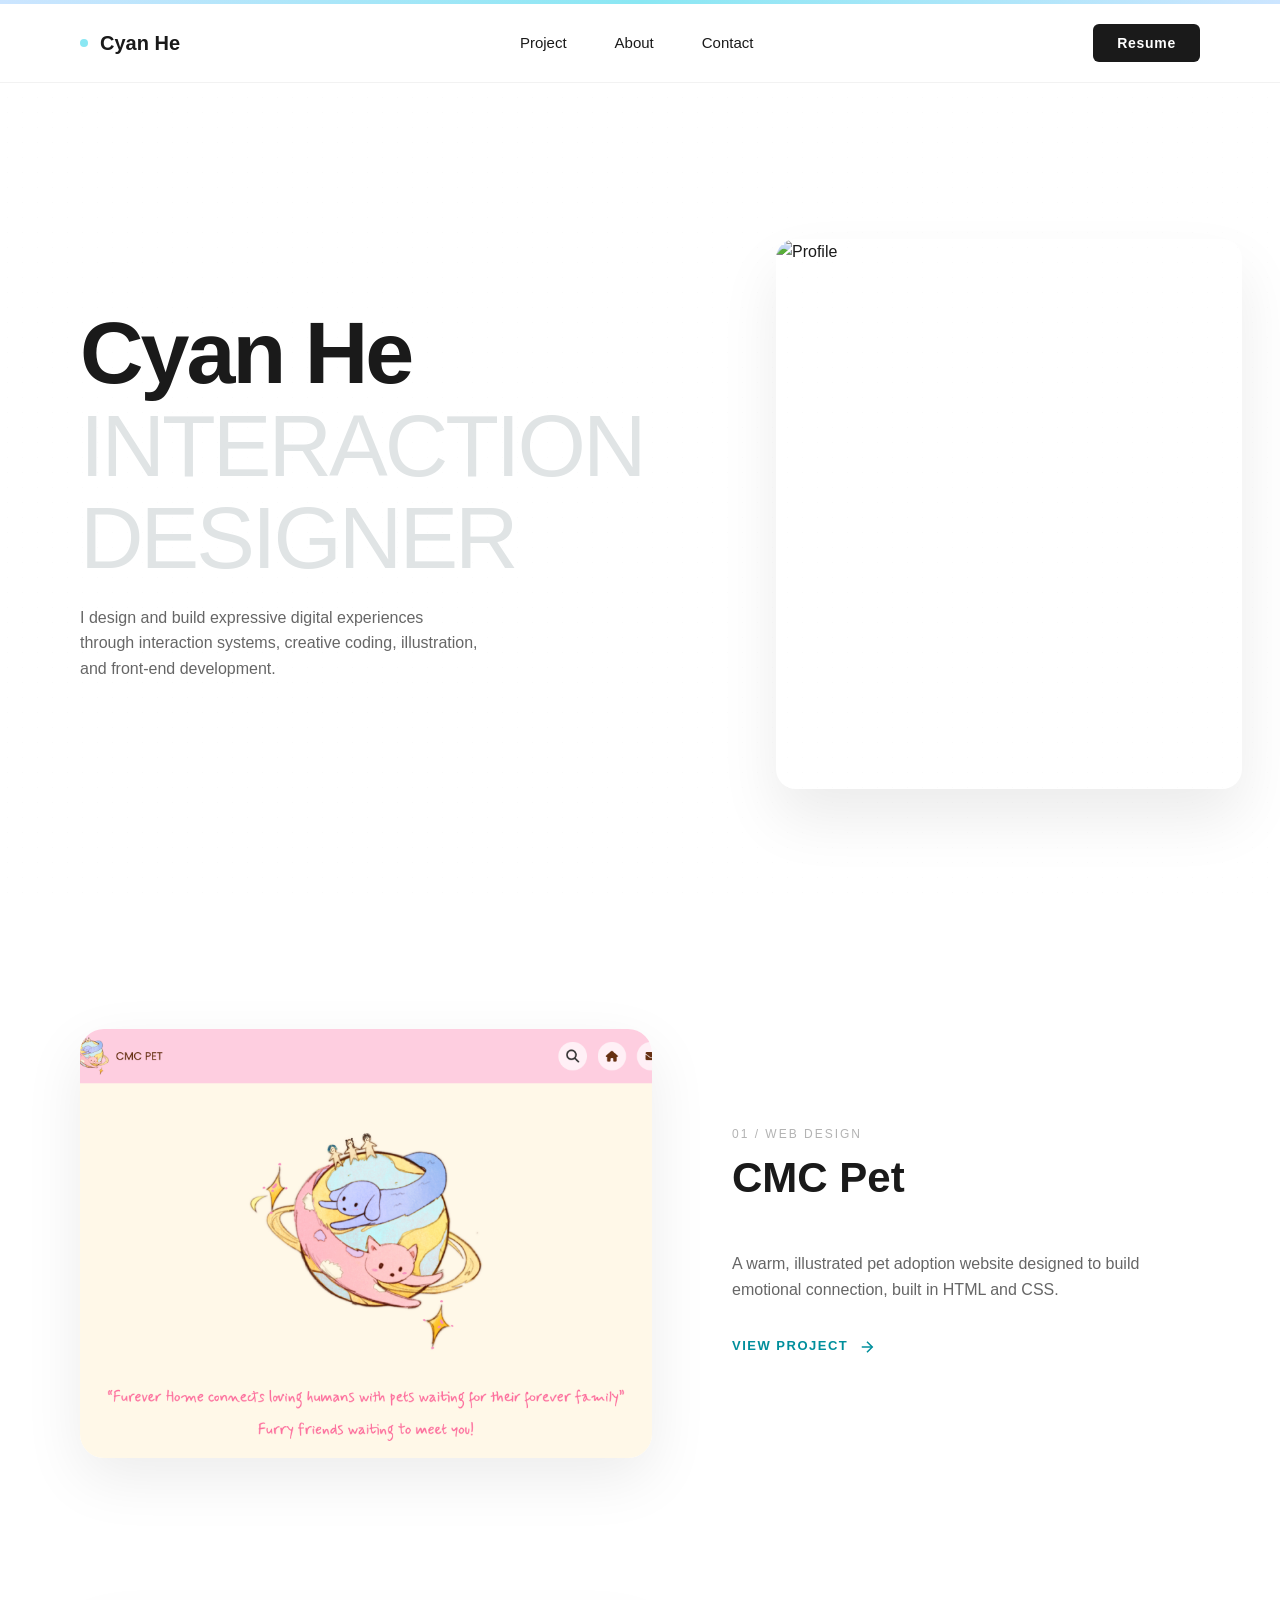
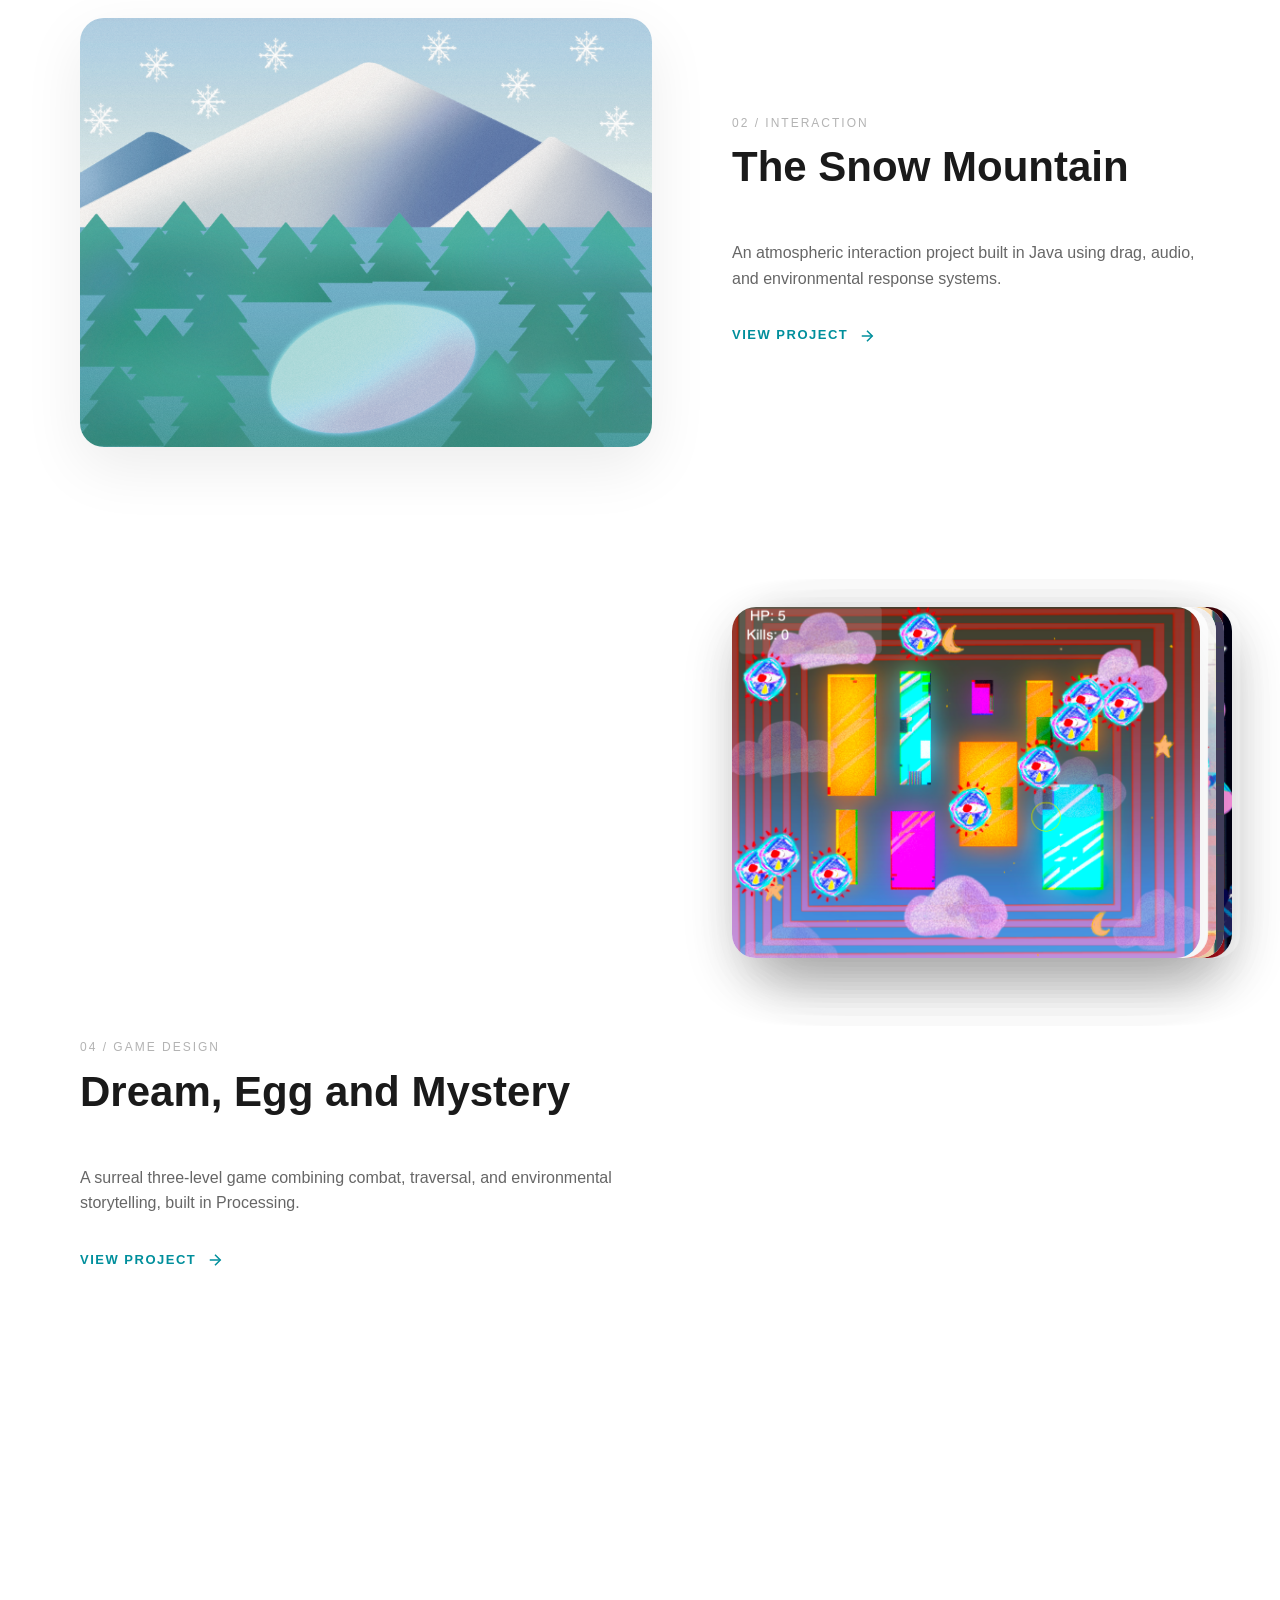
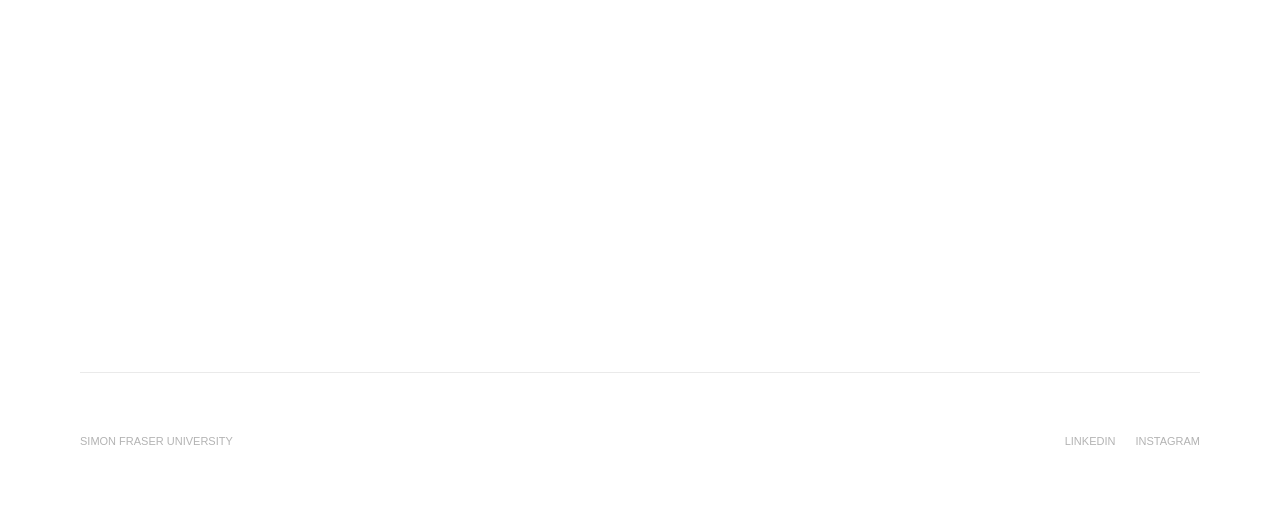
==== commit 576eb9bf: "Update index.html" ====
--- a/index.html
+++ b/index.html
@@ -7,13 +7,13 @@
     <title>Cyan He - Portfolio</title>
     <meta name="description"
         content="Cyan He — interaction designer focused on user experience, illustrated interfaces, and interaction systems. SFU Interactive Arts & Technology, open to co-op.">
-    <link rel="icon" type="image/svg+xml" href="favicon.svg">
-    <link rel="icon" type="image/png" href="favicon.png">
+    <link rel="icon" href="assets/site/favicon.svg" type="image/svg+xml">
     <meta property="og:type" content="website">
     <meta property="og:title" content="Cyan He — Interaction Designer">
     <meta property="og:description"
         content="Interaction designer focused on user experience, illustrated interfaces, and interaction systems.">
-    <meta property="og:image" content="https://hwy513827989-stack.github.io/Portfolio-Website/cyan.png">
+    <meta property="og:image"
+        content="https://hwy513827989-stack.github.io/Portfolio-Website/assets/site/profile-cyan.png">
     <meta property="og:url" content="https://hwy513827989-stack.github.io/Portfolio-Website/">
     <meta name="twitter:card" content="summary_large_image">
     <link rel="stylesheet" href="style.css">
@@ -33,12 +33,12 @@
                     <li><a href="about.html">About</a></li>
                     <li><a href="#connect-footer">Contact</a></li>
                     <li class="nav-resume-item">
-                        <a href="assets/Resume.pdf" download="Cyan_He_Resume.pdf" class="btn-primary"
+                        <a href="assets/documents/cyan-he-resume.pdf" download="Cyan_He_Resume.pdf" class="btn-primary"
                             style="text-decoration:none; margin-top:16px;">Resume</a>
                     </li>
                 </ul>
             </nav>
-            <a href="assets/Resume.pdf" download="Cyan_He_Resume.pdf" class="btn-primary"
+            <a href="assets/documents/cyan-he-resume.pdf" download="Cyan_He_Resume.pdf" class="btn-primary"
                 style="text-decoration: none;">Resume</a>
         </div>
     </header>
@@ -62,20 +62,41 @@
                     creative coding, illustration, and front-end development. </p>
             </div>
             <div class="hero-image-wrapper">
-                <img src="cyan.png" alt="Profile">
+                <img src="assets/site/profile-cyan.png" alt="Profile">
             </div>
         </section>
 
         <!-- Projects -->
         <section id="projects">
 
-            <!-- P1: The Snow Mountain — image left, text right -->
+            <!-- P1: CMC Pet — image left, text right -->
             <div class="project-row reveal">
                 <div class="hero-image-wrapper">
-                    <img src="P1/P1_Cover.png" alt="Project 1">
+                    <img src="assets/projects/cmc-pet/cover.png" alt="Project 1">
                 </div>
                 <div class="project-info">
-                    <div style="font-size: 12px; color: var(--text-light); letter-spacing: 2px;">01 / INTERACTION</div>
+                    <div style="font-size: 12px; color: var(--text-light); letter-spacing: 2px;">01 / WEB DESIGN</div>
+                    <h2>CMC Pet</h2>
+                    <p style="color: var(--text-secondary); margin: 20px 0 30px;">
+                        A warm, illustrated pet adoption website designed to build emotional connection, built in HTML
+                        and CSS.
+                    </p>
+                    <a href="cmc-pet.html" class="view-project">VIEW PROJECT <svg width="18" height="18"
+                            viewBox="0 0 24 24" fill="none" stroke="currentColor" stroke-width="2">
+                            <line x1="5" y1="12" x2="19" y2="12"></line>
+                            <polyline points="12 5 19 12 12 19"></polyline>
+                        </svg></a>
+                </div>
+            </div>
+
+
+            <!-- P2: The Snow Mountain — image left, text right -->
+            <div class="project-row reveal">
+                <div class="hero-image-wrapper">
+                    <img src="assets/projects/snow-mountain/cover.png" alt="Project 2">
+                </div>
+                <div class="project-info">
+                    <div style="font-size: 12px; color: var(--text-light); letter-spacing: 2px;">02 / INTERACTION</div>
                     <h2>The Snow Mountain</h2>
                     <p style="color: var(--text-secondary); margin: 20px 0 30px;">
                         An atmospheric interaction project built in Java using drag, audio, and environmental response
@@ -89,44 +110,29 @@
                 </div>
             </div>
 
-            <!-- P3: CMC Pet — image left, text right -->
-            <div class="project-row reveal">
-                <div class="hero-image-wrapper">
-                    <img src="P3/P3_cover_1.png" alt="Project 3">
+            <!-- P4: Dream, Egg and Mystery — text left, stacked gallery right (expands on scroll) -->
+            <div class="project-row reveal project-row-gallery">
+                <div class="project-gallery">
+                    <div class="gallery-card gallery-card-1"><img
+                            src="assets/projects/dream-egg-mystery/level-01-click-combat.png"
+                            alt="Dream, Egg and Mystery - 1"></div>
+                    <div class="gallery-card gallery-card-2"><img
+                            src="assets/projects/dream-egg-mystery/level-02-projectile.png"
+                            alt="Dream, Egg and Mystery - 2"></div>
+                    <div class="gallery-card gallery-card-3"><img
+                            src="assets/projects/dream-egg-mystery/level-03-platforming.png"
+                            alt="Dream, Egg and Mystery - 3"></div>
+                    <div class="gallery-card gallery-card-4"><img src="assets/projects/dream-egg-mystery/bedroom.png"
+                            alt="Dream, Egg and Mystery - 4"></div>
+                    <div class="gallery-card gallery-card-5"><img
+                            src="assets/projects/dream-egg-mystery/bar-scene-01.png" alt="Dream, Egg and Mystery - 5">
+                    </div>
+                    <div class="gallery-card gallery-card-6"><img
+                            src="assets/projects/dream-egg-mystery/final-scene.png" alt="Dream, Egg and Mystery - 6">
+                    </div>
                 </div>
                 <div class="project-info">
-                    <div style="font-size: 12px; color: var(--text-light); letter-spacing: 2px;">02 / WEB DESIGN</div>
-                    <h2>CMC Pet</h2>
-                    <p style="color: var(--text-secondary); margin: 20px 0 30px;">
-                        A warm, illustrated pet adoption website designed to build emotional connection, built in HTML
-                        and CSS.
-                    </p>
-                    <a href="cmc-pet.html" class="view-project">VIEW PROJECT <svg width="18" height="18"
-                            viewBox="0 0 24 24" fill="none" stroke="currentColor" stroke-width="2">
-                            <line x1="5" y1="12" x2="19" y2="12"></line>
-                            <polyline points="12 5 19 12 12 19"></polyline>
-                        </svg></a>
-                </div>
-            </div>
-
-            <!-- P2: Dream, Egg and Mystery — text left, stacked gallery right (expands on scroll) -->
-            <div class="project-row reveal project-row-gallery">
-                <div class="project-gallery">
-                    <div class="gallery-card gallery-card-1"><img src="P2/A4_level1.png"
-                            alt="Dream, Egg and Mystery - 1"></div>
-                    <div class="gallery-card gallery-card-2"><img src="P2/A4_level2.png"
-                            alt="Dream, Egg and Mystery - 2"></div>
-                    <div class="gallery-card gallery-card-3"><img src="P2/A4_level3.png"
-                            alt="Dream, Egg and Mystery - 3"></div>
-                    <div class="gallery-card gallery-card-4"><img src="P2/A4_bedroom.png"
-                            alt="Dream, Egg and Mystery - 4"></div>
-                    <div class="gallery-card gallery-card-5"><img src="P2/A4_bar_1.png"
-                            alt="Dream, Egg and Mystery - 5"></div>
-                    <div class="gallery-card gallery-card-6"><img src="P2/A4_final.png"
-                            alt="Dream, Egg and Mystery - 6"></div>
-                </div>
-                <div class="project-info">
-                    <div style="font-size: 12px; color: var(--text-light); letter-spacing: 2px;">03 / GAME DESIGN</div>
+                    <div style="font-size: 12px; color: var(--text-light); letter-spacing: 2px;">04 / GAME DESIGN</div>
                     <h2>Dream, Egg and Mystery</h2>
                     <p style="color: var(--text-secondary); margin: 20px 0 30px;">
                         A surreal three-level game combining combat, traversal, and environmental storytelling, built in
@@ -154,7 +160,7 @@
                 this.textContent='Copied ✓';
                 setTimeout(()=>this.textContent='wha75@sfu.ca',2000)
             ">wha75@sfu.ca</button>
-                <a href="assets/Resume.pdf" download="Cyan_He_Resume.pdf" class="btn-secondary"
+                <a href="assets/documents/cyan-he-resume.pdf" download="Cyan_He_Resume.pdf" class="btn-secondary"
                     style="text-decoration: none;">
                     Download Resume
                 </a>
@@ -174,45 +180,7 @@
         </footer>
 
     </div>
-
-    <script>
-        // Fade in sections as they scroll into view
-        const revealObserver = new IntersectionObserver((entries) => {
-            entries.forEach(entry => {
-                if (entry.isIntersecting) entry.target.classList.add('visible');
-            });
-        }, { threshold: 0.1 });
-        document.querySelectorAll('.reveal').forEach(el => revealObserver.observe(el));
-
-        // P2 gallery — fan out when scrolled into view, collapse when scrolled away
-        const gallery = document.querySelector('.project-row-gallery .project-gallery');
-        if (gallery) {
-            const galleryObserver = new IntersectionObserver((entries) => {
-                entries.forEach(entry => {
-                    if (entry.intersectionRatio > 0.5) {
-                        gallery.classList.add('is-expanded');
-                    } else {
-                        gallery.classList.remove('is-expanded');
-                    }
-                });
-            }, { threshold: [0, 0.25, 0.5, 0.75, 1] });
-            galleryObserver.observe(gallery);
-        }
-
-        // Mobile nav drawer toggle (no effect on desktop, where the toggle is hidden)
-        (function () {
-            const toggle = document.querySelector('.nav-toggle');
-            const backdrop = document.querySelector('.nav-backdrop');
-            const nav = document.getElementById('site-nav');
-            if (!toggle || !nav) return;
-            const close = () => { document.body.classList.remove('nav-open'); toggle.setAttribute('aria-expanded', 'false'); };
-            const open = () => { document.body.classList.add('nav-open'); toggle.setAttribute('aria-expanded', 'true'); };
-            toggle.addEventListener('click', () => document.body.classList.contains('nav-open') ? close() : open());
-            if (backdrop) backdrop.addEventListener('click', close);
-            nav.querySelectorAll('a').forEach(a => a.addEventListener('click', close));
-            document.addEventListener('keydown', e => { if (e.key === 'Escape') close(); });
-        })();
-    </script>
+    <script src="script.js"></script>
 </body>
 
 </html>
--- a/style.css
+++ b/style.css
@@ -1737,7 +1737,7 @@
    2. Give the existing <nav> an id:  <nav id="site-nav"> ... </nav>
    3. As the LAST <li> inside <nav><ul>, add a drawer Resume link:
         <li class="nav-resume-item">
-          <a href="assets/Resume.pdf" download="Cyan_He_Resume.pdf"
+          <a href="assets/documents/cyan-he-resume.pdf" download="Cyan_He_Resume.pdf"
              class="btn-primary" style="text-decoration:none; margin-top:16px;">
              Resume
           </a>
@@ -2745,3 +2745,426 @@
         padding: 20px;
     }
 }
+
+/* =================================================================
+   Page-specific additions — dream-egg-mystery
+   Moved from inline <style> during repository cleanup.
+   ================================================================= */
+.zoomable-image {
+            appearance: none;
+            width: 100%;
+            padding: 0;
+            border: 0;
+            background: transparent;
+            color: inherit;
+            font: inherit;
+            text-align: left;
+            cursor: zoom-in;
+        }
+
+        .zoomable-image:focus-visible {
+            outline: 3px solid var(--accent-teal-soft);
+            outline-offset: 4px;
+        }
+
+        .zoomable-image img {
+            display: block;
+            width: 100%;
+        }
+
+        .zoomable-image:hover img {
+            opacity: 0.94;
+        }
+
+        .zoomable-asset {
+            cursor: zoom-in;
+        }
+
+        .zoomable-asset:focus-visible {
+            outline: 3px solid var(--accent-teal-soft);
+            outline-offset: -3px;
+        }
+
+        .asset-lightbox {
+            position: fixed;
+            inset: 0;
+            display: none;
+            align-items: center;
+            justify-content: center;
+            padding: 40px;
+            background: rgba(20, 20, 20, 0.84);
+            backdrop-filter: blur(4px);
+            -webkit-backdrop-filter: blur(4px);
+            z-index: 2000;
+        }
+
+        .asset-lightbox.open {
+            display: flex;
+        }
+
+        .asset-lightbox img {
+            max-width: 92vw;
+            max-height: 86vh;
+            border-radius: 10px;
+            box-shadow: 0 30px 80px rgba(0, 0, 0, 0.5);
+        }
+
+        .asset-lightbox-close {
+            position: absolute;
+            top: 24px;
+            right: 28px;
+            width: 44px;
+            height: 44px;
+            border: none;
+            border-radius: 50%;
+            background: rgba(255, 255, 255, 0.15);
+            color: #fff;
+            font-size: 22px;
+            cursor: pointer;
+        }
+
+        .asset-lightbox-close:hover {
+            background: rgba(255, 255, 255, 0.3);
+        }
+
+        .asset-lightbox-cap {
+            position: absolute;
+            left: 24px;
+            right: 24px;
+            bottom: 22px;
+            color: rgba(255, 255, 255, 0.75);
+            text-align: center;
+            font-size: 11px;
+            letter-spacing: 1.4px;
+            text-transform: uppercase;
+        }
+
+
+/* =================================================================
+   Page-specific additions — cmc-pet
+   Moved from inline <style> during repository cleanup.
+   ================================================================= */
+/* =================================================================
+           project3.html — page-specific styles
+           ================================================================= */
+
+        /* ----- Process thumbnails: one row of four, tall, full frame
+                 visible (contain), click to zoom for detail ----- */
+        .process-thumbs {
+            display: grid;
+            grid-template-columns: repeat(4, 1fr);
+            gap: 18px;
+            margin-bottom: 40px;
+        }
+
+        .thumb {
+            appearance: none;
+            width: 100%;
+            padding: 0;
+            text-align: left;
+            font: inherit;
+            color: inherit;
+            border: none;
+            border-radius: 0;
+            overflow: visible;
+            background: transparent;
+            cursor: zoom-in;
+            transition: transform 0.35s ease;
+        }
+
+        .thumb:hover {
+            transform: translateY(-4px);
+            box-shadow: none;
+        }
+
+        .thumb:focus-visible {
+            outline: 3px solid var(--accent-teal-soft);
+            outline-offset: 4px;
+        }
+
+        /* Taller window; contain shows the whole frame (no cropping).
+           Light checkered-free grey backing sits behind any letterboxing. */
+        .thumb-window {
+            height: 380px;
+            overflow: hidden;
+            position: relative;
+            background: transparent;
+            display: flex;
+            align-items: flex-start;
+            justify-content: center;
+            border-radius: 14px;
+        }
+
+        .thumb-window img {
+            width: 100%;
+            height: 100%;
+            display: block;
+            object-fit: contain;
+            object-position: top center;
+        }
+
+        .thumb-cap {
+            font-size: 10px;
+            letter-spacing: 1px;
+            text-transform: uppercase;
+            color: var(--text-light);
+            font-weight: 600;
+            padding: 12px 2px 0;
+            border-top: none;
+            background: transparent;
+            display: flex;
+            justify-content: space-between;
+            align-items: center;
+            gap: 8px;
+        }
+
+        .thumb-tag {
+            font-size: 8px;
+            letter-spacing: 1px;
+            color: var(--accent-teal);
+            border: 1px solid var(--accent-teal-soft);
+            border-radius: 100px;
+            padding: 2px 7px;
+            flex-shrink: 0;
+        }
+
+        /* ----- Lightbox ----- */
+        .lightbox {
+            position: fixed;
+            inset: 0;
+            background: rgba(20, 20, 20, 0.82);
+            backdrop-filter: blur(4px);
+            -webkit-backdrop-filter: blur(4px);
+            z-index: 2000;
+            display: none;
+            align-items: center;
+            justify-content: center;
+            padding: 40px;
+            cursor: zoom-out;
+        }
+
+        .lightbox.open {
+            display: flex;
+        }
+
+        .lightbox img {
+            max-width: 92vw;
+            max-height: 88vh;
+            border-radius: 10px;
+            box-shadow: 0 30px 80px rgba(0, 0, 0, 0.5);
+            cursor: default;
+        }
+
+        .lightbox-close {
+            position: absolute;
+            top: 24px;
+            right: 28px;
+            width: 44px;
+            height: 44px;
+            border-radius: 50%;
+            border: none;
+            background: rgba(255, 255, 255, 0.15);
+            color: #fff;
+            font-size: 22px;
+            cursor: pointer;
+            display: flex;
+            align-items: center;
+            justify-content: center;
+            transition: background 0.2s ease;
+        }
+
+        .lightbox-close:hover {
+            background: rgba(255, 255, 255, 0.3);
+        }
+
+        .lightbox-cap {
+            position: absolute;
+            bottom: 24px;
+            left: 0;
+            right: 0;
+            text-align: center;
+            color: rgba(255, 255, 255, 0.7);
+            font-size: 11px;
+            letter-spacing: 1.5px;
+            text-transform: uppercase;
+        }
+
+        .process-band {
+            position: relative;
+            padding: 45px 0 5px;
+            margin-bottom: 90px;
+        }
+
+        .process-band::before {
+            content: "";
+            position: absolute;
+            top: 0;
+            bottom: 0;
+            left: 50%;
+            width: 100vw;
+            transform: translateX(-50%);
+            background: #f3f3f3;
+            z-index: -1;
+        }
+
+        /* ----- Design system: palette + type ----- */
+        .ds-grid {
+            display: grid;
+            grid-template-columns: 1fr 1fr;
+            gap: 32px;
+            margin-bottom: 40px;
+            align-items: start;
+        }
+
+        .ds-block-label {
+            font-size: 10px;
+            letter-spacing: 2.5px;
+            text-transform: uppercase;
+            color: var(--text-light);
+            font-weight: 700;
+            margin-bottom: 16px;
+        }
+
+        .palette-row {
+            display: grid;
+            grid-template-columns: repeat(4, 1fr);
+            border-radius: 14px;
+            overflow: hidden;
+            border: 1px solid var(--border-color);
+        }
+
+        .swatch {
+            height: 120px;
+            display: flex;
+            flex-direction: column;
+            justify-content: flex-end;
+            padding: 14px;
+        }
+
+        .swatch .role {
+            font-size: 9px;
+            letter-spacing: 1.5px;
+            text-transform: uppercase;
+            opacity: 0.6;
+            margin-bottom: 6px;
+        }
+
+        .swatch .name {
+            font-size: 12px;
+            font-weight: 700;
+            line-height: 1.2;
+        }
+
+        .swatch .hex {
+            font-size: 10px;
+            letter-spacing: 0.5px;
+            opacity: 0.75;
+            font-family: ui-monospace, SFMono-Regular, Menlo, monospace;
+        }
+
+        .swatch-choco {
+            background: #663012;
+            color: #FFF8E8;
+        }
+
+        .swatch-cream {
+            background: #FFF8E8;
+            color: #663012;
+        }
+
+        .swatch-pink {
+            background: #FFCEE0;
+            color: #663012;
+        }
+
+        .swatch-mint {
+            background: #9CD8BF;
+            color: #663012;
+        }
+
+        .type-list {
+            border: 1px solid var(--border-color);
+            border-radius: 14px;
+            overflow: hidden;
+        }
+
+        .type-item {
+            padding: 16px 18px;
+            border-bottom: 1px solid var(--border-color);
+            display: flex;
+            align-items: baseline;
+            justify-content: space-between;
+            gap: 14px;
+        }
+
+        .type-item:last-child {
+            border-bottom: none;
+        }
+
+        .type-specimen {
+            line-height: 1.1;
+            color: var(--text-main);
+        }
+
+        .type-meta {
+            font-size: 10px;
+            letter-spacing: 1px;
+            text-transform: uppercase;
+            color: var(--text-light);
+            text-align: right;
+            flex-shrink: 0;
+            line-height: 1.5;
+        }
+
+        .spec-display {
+            font-family: 'Barrio', cursive;
+            font-size: 30px;
+        }
+
+        .spec-hand {
+            font-family: 'Mynerve', cursive;
+            font-size: 24px;
+            color: #d46a94;
+        }
+
+        .spec-head {
+            font-family: 'Montserrat', sans-serif;
+            font-weight: 700;
+            font-size: 22px;
+        }
+
+        .spec-body {
+            font-family: 'Poppins', sans-serif;
+            font-weight: 400;
+            font-size: 16px;
+        }
+
+        @media (max-width: 900px) {
+            .process-thumbs {
+                grid-template-columns: repeat(2, 1fr);
+            }
+
+            .thumb-window {
+                height: 340px;
+            }
+
+            .ds-grid {
+                grid-template-columns: 1fr;
+            }
+        }
+
+        @media (max-width: 480px) {
+            .process-thumbs {
+                grid-template-columns: 1fr 1fr;
+                gap: 12px;
+            }
+
+            .thumb-window {
+                height: 240px;
+            }
+
+            .palette-row {
+                grid-template-columns: repeat(2, 1fr);
+            }
+        }
+
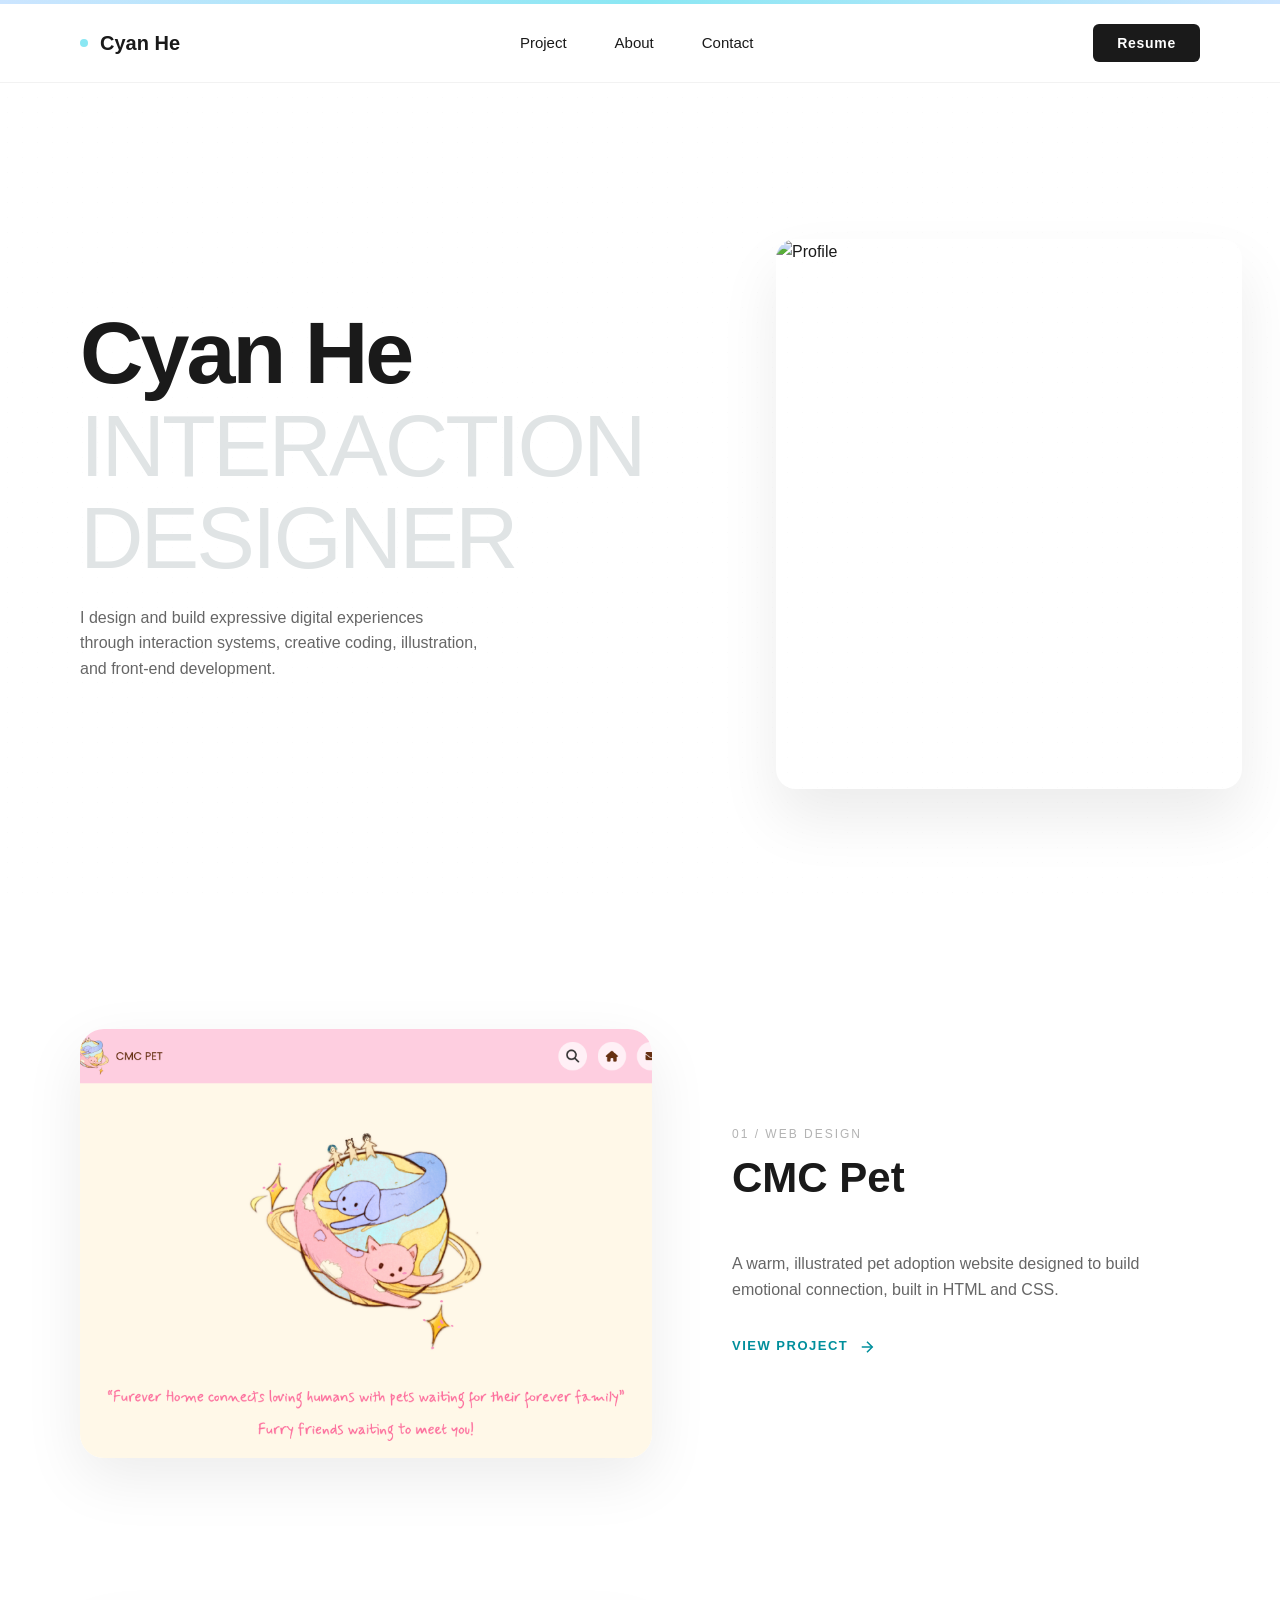
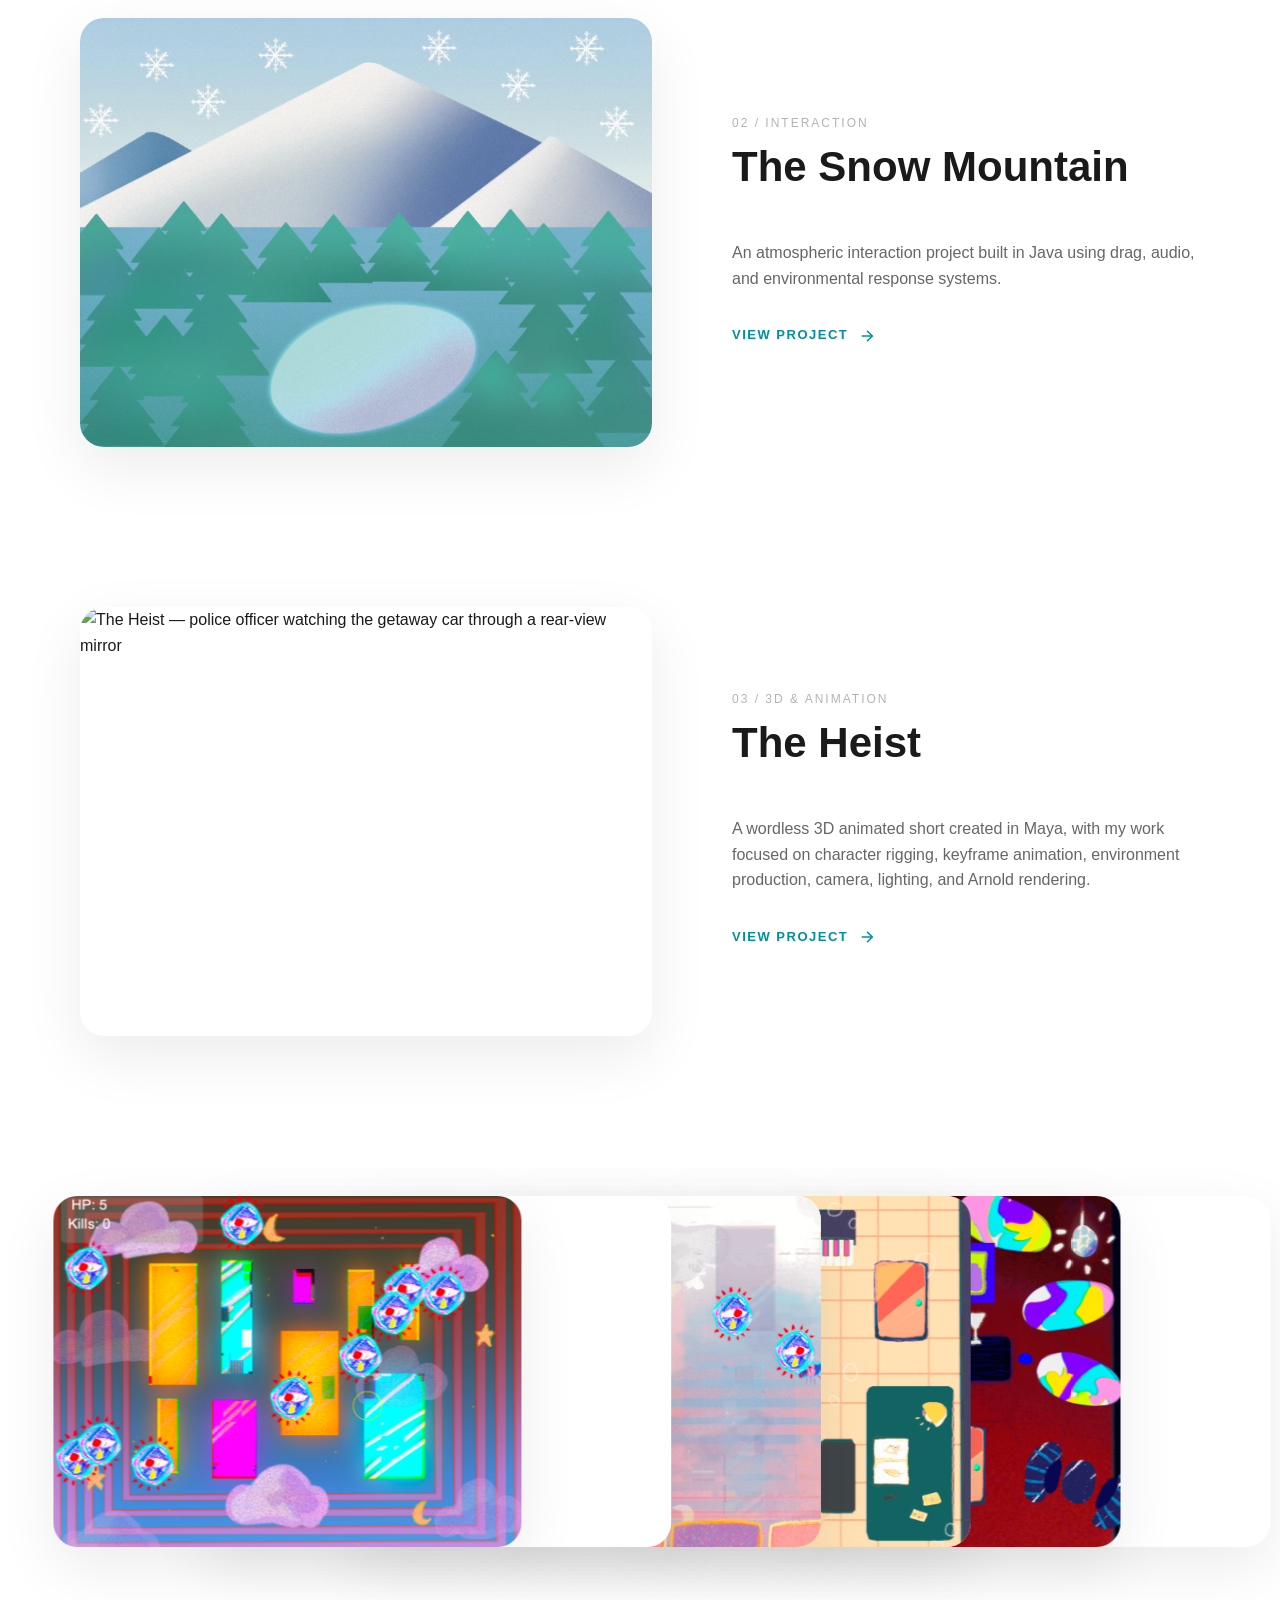
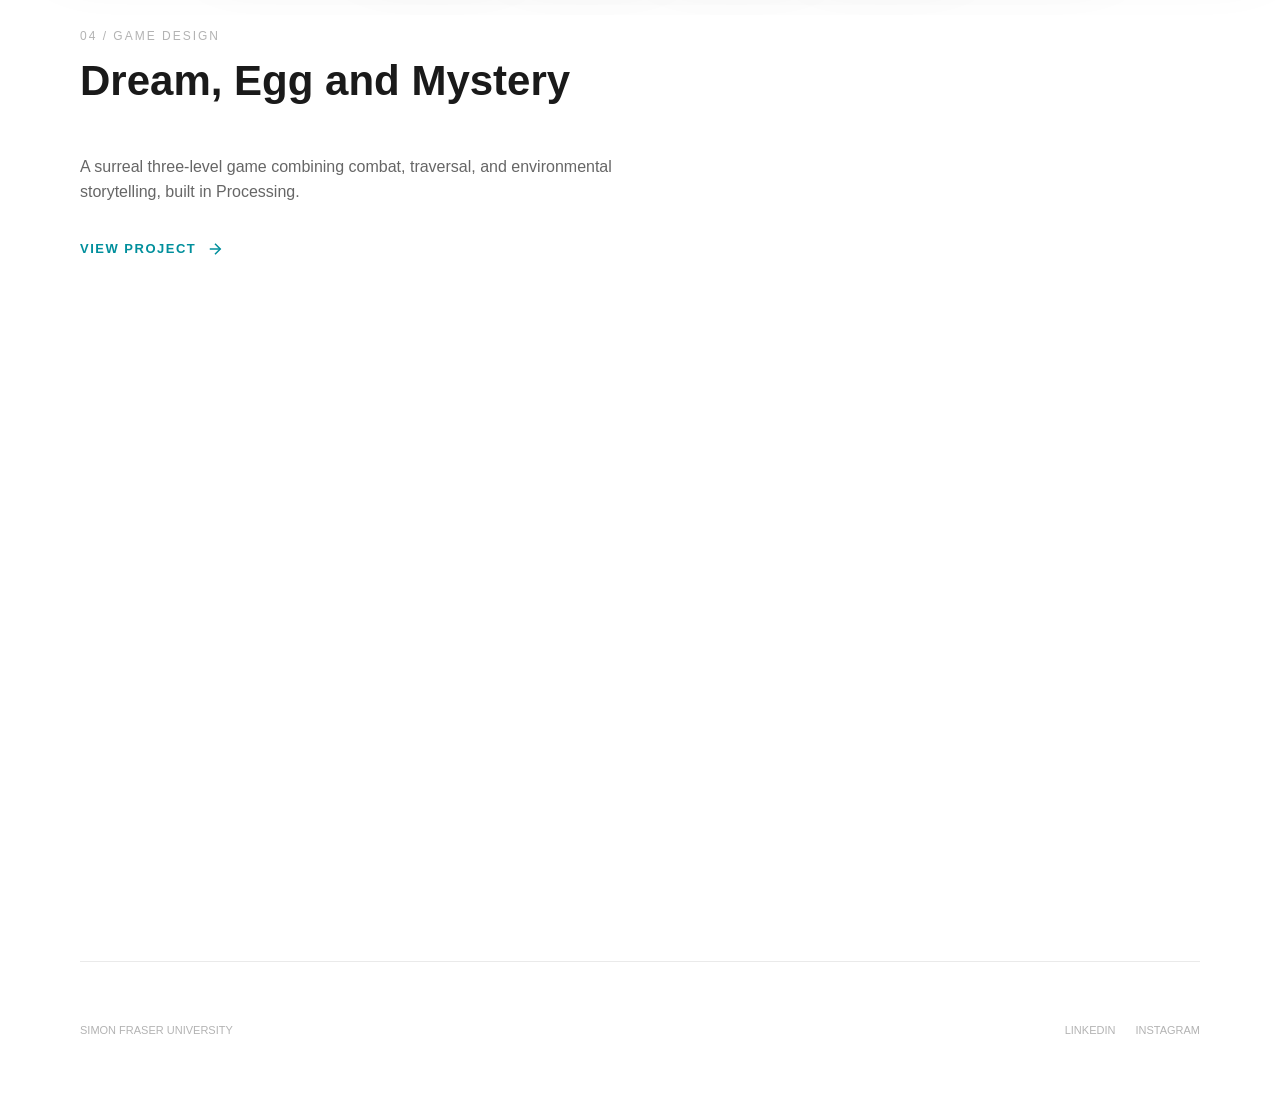
==== commit 61712608: "Add maya project" ====
--- a/index.html
+++ b/index.html
@@ -110,6 +110,31 @@
                 </div>
             </div>
 
+            <!-- Project 03: The Heist -->
+            <div class="project-row reveal">
+                <div class="hero-image-wrapper">
+                    <img src="assets/projects/the-heist/cover.png"
+                        alt="The Heist — police officer watching the getaway car through a rear-view mirror">
+                </div>
+                <div class="project-info">
+                    <div style="font-size: 12px; color: var(--text-light); letter-spacing: 2px;">03 / 3D &amp; ANIMATION
+                    </div>
+                    <h2>The Heist</h2>
+                    <p style="color: var(--text-secondary); margin: 20px 0 30px;">
+                        A wordless 3D animated short created in Maya, with my work focused on character rigging,
+                        keyframe animation, environment production, camera, lighting, and Arnold rendering.
+                    </p>
+                    <a href="the-heist.html" class="view-project">VIEW PROJECT
+                        <svg width="18" height="18" viewBox="0 0 24 24" fill="none" stroke="currentColor"
+                            stroke-width="2" aria-hidden="true">
+                            <line x1="5" y1="12" x2="19" y2="12"></line>
+                            <polyline points="12 5 19 12 12 19"></polyline>
+                        </svg>
+                    </a>
+                </div>
+            </div>
+
+
             <!-- P4: Dream, Egg and Mystery — text left, stacked gallery right (expands on scroll) -->
             <div class="project-row reveal project-row-gallery">
                 <div class="project-gallery">
--- a/style.css
+++ b/style.css
@@ -2696,7 +2696,7 @@
         max-width: 100%;
     }
 
-    .about-hero-text > div:last-child {
+    .about-hero-text>div:last-child {
         justify-content: center;
     }
 
@@ -2751,93 +2751,93 @@
    Moved from inline <style> during repository cleanup.
    ================================================================= */
 .zoomable-image {
-            appearance: none;
-            width: 100%;
-            padding: 0;
-            border: 0;
-            background: transparent;
-            color: inherit;
-            font: inherit;
-            text-align: left;
-            cursor: zoom-in;
-        }
-
-        .zoomable-image:focus-visible {
-            outline: 3px solid var(--accent-teal-soft);
-            outline-offset: 4px;
-        }
-
-        .zoomable-image img {
-            display: block;
-            width: 100%;
-        }
-
-        .zoomable-image:hover img {
-            opacity: 0.94;
-        }
-
-        .zoomable-asset {
-            cursor: zoom-in;
-        }
-
-        .zoomable-asset:focus-visible {
-            outline: 3px solid var(--accent-teal-soft);
-            outline-offset: -3px;
-        }
-
-        .asset-lightbox {
-            position: fixed;
-            inset: 0;
-            display: none;
-            align-items: center;
-            justify-content: center;
-            padding: 40px;
-            background: rgba(20, 20, 20, 0.84);
-            backdrop-filter: blur(4px);
-            -webkit-backdrop-filter: blur(4px);
-            z-index: 2000;
-        }
-
-        .asset-lightbox.open {
-            display: flex;
-        }
-
-        .asset-lightbox img {
-            max-width: 92vw;
-            max-height: 86vh;
-            border-radius: 10px;
-            box-shadow: 0 30px 80px rgba(0, 0, 0, 0.5);
-        }
-
-        .asset-lightbox-close {
-            position: absolute;
-            top: 24px;
-            right: 28px;
-            width: 44px;
-            height: 44px;
-            border: none;
-            border-radius: 50%;
-            background: rgba(255, 255, 255, 0.15);
-            color: #fff;
-            font-size: 22px;
-            cursor: pointer;
-        }
-
-        .asset-lightbox-close:hover {
-            background: rgba(255, 255, 255, 0.3);
-        }
-
-        .asset-lightbox-cap {
-            position: absolute;
-            left: 24px;
-            right: 24px;
-            bottom: 22px;
-            color: rgba(255, 255, 255, 0.75);
-            text-align: center;
-            font-size: 11px;
-            letter-spacing: 1.4px;
-            text-transform: uppercase;
-        }
+    appearance: none;
+    width: 100%;
+    padding: 0;
+    border: 0;
+    background: transparent;
+    color: inherit;
+    font: inherit;
+    text-align: left;
+    cursor: zoom-in;
+}
+
+.zoomable-image:focus-visible {
+    outline: 3px solid var(--accent-teal-soft);
+    outline-offset: 4px;
+}
+
+.zoomable-image img {
+    display: block;
+    width: 100%;
+}
+
+.zoomable-image:hover img {
+    opacity: 0.94;
+}
+
+.zoomable-asset {
+    cursor: zoom-in;
+}
+
+.zoomable-asset:focus-visible {
+    outline: 3px solid var(--accent-teal-soft);
+    outline-offset: -3px;
+}
+
+.asset-lightbox {
+    position: fixed;
+    inset: 0;
+    display: none;
+    align-items: center;
+    justify-content: center;
+    padding: 40px;
+    background: rgba(20, 20, 20, 0.84);
+    backdrop-filter: blur(4px);
+    -webkit-backdrop-filter: blur(4px);
+    z-index: 2000;
+}
+
+.asset-lightbox.open {
+    display: flex;
+}
+
+.asset-lightbox img {
+    max-width: 92vw;
+    max-height: 86vh;
+    border-radius: 10px;
+    box-shadow: 0 30px 80px rgba(0, 0, 0, 0.5);
+}
+
+.asset-lightbox-close {
+    position: absolute;
+    top: 24px;
+    right: 28px;
+    width: 44px;
+    height: 44px;
+    border: none;
+    border-radius: 50%;
+    background: rgba(255, 255, 255, 0.15);
+    color: #fff;
+    font-size: 22px;
+    cursor: pointer;
+}
+
+.asset-lightbox-close:hover {
+    background: rgba(255, 255, 255, 0.3);
+}
+
+.asset-lightbox-cap {
+    position: absolute;
+    left: 24px;
+    right: 24px;
+    bottom: 22px;
+    color: rgba(255, 255, 255, 0.75);
+    text-align: center;
+    font-size: 11px;
+    letter-spacing: 1.4px;
+    text-transform: uppercase;
+}
 
 
 /* =================================================================
@@ -2848,323 +2848,606 @@
            project3.html — page-specific styles
            ================================================================= */
 
-        /* ----- Process thumbnails: one row of four, tall, full frame
+/* ----- Process thumbnails: one row of four, tall, full frame
                  visible (contain), click to zoom for detail ----- */
-        .process-thumbs {
-            display: grid;
-            grid-template-columns: repeat(4, 1fr);
-            gap: 18px;
-            margin-bottom: 40px;
-        }
-
-        .thumb {
-            appearance: none;
-            width: 100%;
-            padding: 0;
-            text-align: left;
-            font: inherit;
-            color: inherit;
-            border: none;
-            border-radius: 0;
-            overflow: visible;
-            background: transparent;
-            cursor: zoom-in;
-            transition: transform 0.35s ease;
-        }
-
-        .thumb:hover {
-            transform: translateY(-4px);
-            box-shadow: none;
-        }
-
-        .thumb:focus-visible {
-            outline: 3px solid var(--accent-teal-soft);
-            outline-offset: 4px;
-        }
-
-        /* Taller window; contain shows the whole frame (no cropping).
+.process-thumbs {
+    display: grid;
+    grid-template-columns: repeat(4, 1fr);
+    gap: 18px;
+    margin-bottom: 40px;
+}
+
+.thumb {
+    appearance: none;
+    width: 100%;
+    padding: 0;
+    text-align: left;
+    font: inherit;
+    color: inherit;
+    border: none;
+    border-radius: 0;
+    overflow: visible;
+    background: transparent;
+    cursor: zoom-in;
+    transition: transform 0.35s ease;
+}
+
+.thumb:hover {
+    transform: translateY(-4px);
+    box-shadow: none;
+}
+
+.thumb:focus-visible {
+    outline: 3px solid var(--accent-teal-soft);
+    outline-offset: 4px;
+}
+
+/* Taller window; contain shows the whole frame (no cropping).
            Light checkered-free grey backing sits behind any letterboxing. */
-        .thumb-window {
-            height: 380px;
-            overflow: hidden;
-            position: relative;
-            background: transparent;
-            display: flex;
-            align-items: flex-start;
-            justify-content: center;
-            border-radius: 14px;
-        }
-
-        .thumb-window img {
-            width: 100%;
-            height: 100%;
-            display: block;
-            object-fit: contain;
-            object-position: top center;
-        }
-
-        .thumb-cap {
-            font-size: 10px;
-            letter-spacing: 1px;
-            text-transform: uppercase;
-            color: var(--text-light);
-            font-weight: 600;
-            padding: 12px 2px 0;
-            border-top: none;
-            background: transparent;
-            display: flex;
-            justify-content: space-between;
-            align-items: center;
-            gap: 8px;
-        }
-
-        .thumb-tag {
-            font-size: 8px;
-            letter-spacing: 1px;
-            color: var(--accent-teal);
-            border: 1px solid var(--accent-teal-soft);
-            border-radius: 100px;
-            padding: 2px 7px;
-            flex-shrink: 0;
-        }
-
-        /* ----- Lightbox ----- */
-        .lightbox {
-            position: fixed;
-            inset: 0;
-            background: rgba(20, 20, 20, 0.82);
-            backdrop-filter: blur(4px);
-            -webkit-backdrop-filter: blur(4px);
-            z-index: 2000;
-            display: none;
-            align-items: center;
-            justify-content: center;
-            padding: 40px;
-            cursor: zoom-out;
-        }
-
-        .lightbox.open {
-            display: flex;
-        }
-
-        .lightbox img {
-            max-width: 92vw;
-            max-height: 88vh;
-            border-radius: 10px;
-            box-shadow: 0 30px 80px rgba(0, 0, 0, 0.5);
-            cursor: default;
-        }
-
-        .lightbox-close {
-            position: absolute;
-            top: 24px;
-            right: 28px;
-            width: 44px;
-            height: 44px;
-            border-radius: 50%;
-            border: none;
-            background: rgba(255, 255, 255, 0.15);
-            color: #fff;
-            font-size: 22px;
-            cursor: pointer;
-            display: flex;
-            align-items: center;
-            justify-content: center;
-            transition: background 0.2s ease;
-        }
-
-        .lightbox-close:hover {
-            background: rgba(255, 255, 255, 0.3);
-        }
-
-        .lightbox-cap {
-            position: absolute;
-            bottom: 24px;
-            left: 0;
-            right: 0;
-            text-align: center;
-            color: rgba(255, 255, 255, 0.7);
-            font-size: 11px;
-            letter-spacing: 1.5px;
-            text-transform: uppercase;
-        }
-
-        .process-band {
-            position: relative;
-            padding: 45px 0 5px;
-            margin-bottom: 90px;
-        }
-
-        .process-band::before {
-            content: "";
-            position: absolute;
-            top: 0;
-            bottom: 0;
-            left: 50%;
-            width: 100vw;
-            transform: translateX(-50%);
-            background: #f3f3f3;
-            z-index: -1;
-        }
-
-        /* ----- Design system: palette + type ----- */
-        .ds-grid {
-            display: grid;
-            grid-template-columns: 1fr 1fr;
-            gap: 32px;
-            margin-bottom: 40px;
-            align-items: start;
-        }
-
-        .ds-block-label {
-            font-size: 10px;
-            letter-spacing: 2.5px;
-            text-transform: uppercase;
-            color: var(--text-light);
-            font-weight: 700;
-            margin-bottom: 16px;
-        }
-
-        .palette-row {
-            display: grid;
-            grid-template-columns: repeat(4, 1fr);
-            border-radius: 14px;
-            overflow: hidden;
-            border: 1px solid var(--border-color);
-        }
-
-        .swatch {
-            height: 120px;
-            display: flex;
-            flex-direction: column;
-            justify-content: flex-end;
-            padding: 14px;
-        }
-
-        .swatch .role {
-            font-size: 9px;
-            letter-spacing: 1.5px;
-            text-transform: uppercase;
-            opacity: 0.6;
-            margin-bottom: 6px;
-        }
-
-        .swatch .name {
-            font-size: 12px;
-            font-weight: 700;
-            line-height: 1.2;
-        }
-
-        .swatch .hex {
-            font-size: 10px;
-            letter-spacing: 0.5px;
-            opacity: 0.75;
-            font-family: ui-monospace, SFMono-Regular, Menlo, monospace;
-        }
-
-        .swatch-choco {
-            background: #663012;
-            color: #FFF8E8;
-        }
-
-        .swatch-cream {
-            background: #FFF8E8;
-            color: #663012;
-        }
-
-        .swatch-pink {
-            background: #FFCEE0;
-            color: #663012;
-        }
-
-        .swatch-mint {
-            background: #9CD8BF;
-            color: #663012;
-        }
-
-        .type-list {
-            border: 1px solid var(--border-color);
-            border-radius: 14px;
-            overflow: hidden;
-        }
-
-        .type-item {
-            padding: 16px 18px;
-            border-bottom: 1px solid var(--border-color);
-            display: flex;
-            align-items: baseline;
-            justify-content: space-between;
-            gap: 14px;
-        }
-
-        .type-item:last-child {
-            border-bottom: none;
-        }
-
-        .type-specimen {
-            line-height: 1.1;
-            color: var(--text-main);
-        }
-
-        .type-meta {
-            font-size: 10px;
-            letter-spacing: 1px;
-            text-transform: uppercase;
-            color: var(--text-light);
-            text-align: right;
-            flex-shrink: 0;
-            line-height: 1.5;
-        }
-
-        .spec-display {
-            font-family: 'Barrio', cursive;
-            font-size: 30px;
-        }
-
-        .spec-hand {
-            font-family: 'Mynerve', cursive;
-            font-size: 24px;
-            color: #d46a94;
-        }
-
-        .spec-head {
-            font-family: 'Montserrat', sans-serif;
-            font-weight: 700;
-            font-size: 22px;
-        }
-
-        .spec-body {
-            font-family: 'Poppins', sans-serif;
-            font-weight: 400;
-            font-size: 16px;
-        }
-
-        @media (max-width: 900px) {
-            .process-thumbs {
-                grid-template-columns: repeat(2, 1fr);
-            }
-
-            .thumb-window {
-                height: 340px;
-            }
-
-            .ds-grid {
-                grid-template-columns: 1fr;
-            }
-        }
-
-        @media (max-width: 480px) {
-            .process-thumbs {
-                grid-template-columns: 1fr 1fr;
-                gap: 12px;
-            }
-
-            .thumb-window {
-                height: 240px;
-            }
-
-            .palette-row {
-                grid-template-columns: repeat(2, 1fr);
-            }
-        }
-
+.thumb-window {
+    height: 380px;
+    overflow: hidden;
+    position: relative;
+    background: transparent;
+    display: flex;
+    align-items: flex-start;
+    justify-content: center;
+    border-radius: 14px;
+}
+
+.thumb-window img {
+    width: 100%;
+    height: 100%;
+    display: block;
+    object-fit: contain;
+    object-position: top center;
+}
+
+.thumb-cap {
+    font-size: 10px;
+    letter-spacing: 1px;
+    text-transform: uppercase;
+    color: var(--text-light);
+    font-weight: 600;
+    padding: 12px 2px 0;
+    border-top: none;
+    background: transparent;
+    display: flex;
+    justify-content: space-between;
+    align-items: center;
+    gap: 8px;
+}
+
+.thumb-tag {
+    font-size: 8px;
+    letter-spacing: 1px;
+    color: var(--accent-teal);
+    border: 1px solid var(--accent-teal-soft);
+    border-radius: 100px;
+    padding: 2px 7px;
+    flex-shrink: 0;
+}
+
+/* ----- Lightbox ----- */
+.lightbox {
+    position: fixed;
+    inset: 0;
+    background: rgba(20, 20, 20, 0.82);
+    backdrop-filter: blur(4px);
+    -webkit-backdrop-filter: blur(4px);
+    z-index: 2000;
+    display: none;
+    align-items: center;
+    justify-content: center;
+    padding: 40px;
+    cursor: zoom-out;
+}
+
+.lightbox.open {
+    display: flex;
+}
+
+.lightbox img {
+    max-width: 92vw;
+    max-height: 88vh;
+    border-radius: 10px;
+    box-shadow: 0 30px 80px rgba(0, 0, 0, 0.5);
+    cursor: default;
+}
+
+.lightbox-close {
+    position: absolute;
+    top: 24px;
+    right: 28px;
+    width: 44px;
+    height: 44px;
+    border-radius: 50%;
+    border: none;
+    background: rgba(255, 255, 255, 0.15);
+    color: #fff;
+    font-size: 22px;
+    cursor: pointer;
+    display: flex;
+    align-items: center;
+    justify-content: center;
+    transition: background 0.2s ease;
+}
+
+.lightbox-close:hover {
+    background: rgba(255, 255, 255, 0.3);
+}
+
+.lightbox-cap {
+    position: absolute;
+    bottom: 24px;
+    left: 0;
+    right: 0;
+    text-align: center;
+    color: rgba(255, 255, 255, 0.7);
+    font-size: 11px;
+    letter-spacing: 1.5px;
+    text-transform: uppercase;
+}
+
+.process-band {
+    position: relative;
+    padding: 45px 0 5px;
+    margin-bottom: 90px;
+}
+
+.process-band::before {
+    content: "";
+    position: absolute;
+    top: 0;
+    bottom: 0;
+    left: 50%;
+    width: 100vw;
+    transform: translateX(-50%);
+    background: #f3f3f3;
+    z-index: -1;
+}
+
+/* ----- Design system: palette + type ----- */
+.ds-grid {
+    display: grid;
+    grid-template-columns: 1fr 1fr;
+    gap: 32px;
+    margin-bottom: 40px;
+    align-items: start;
+}
+
+.ds-block-label {
+    font-size: 10px;
+    letter-spacing: 2.5px;
+    text-transform: uppercase;
+    color: var(--text-light);
+    font-weight: 700;
+    margin-bottom: 16px;
+}
+
+.palette-row {
+    display: grid;
+    grid-template-columns: repeat(4, 1fr);
+    border-radius: 14px;
+    overflow: hidden;
+    border: 1px solid var(--border-color);
+}
+
+.swatch {
+    height: 120px;
+    display: flex;
+    flex-direction: column;
+    justify-content: flex-end;
+    padding: 14px;
+}
+
+.swatch .role {
+    font-size: 9px;
+    letter-spacing: 1.5px;
+    text-transform: uppercase;
+    opacity: 0.6;
+    margin-bottom: 6px;
+}
+
+.swatch .name {
+    font-size: 12px;
+    font-weight: 700;
+    line-height: 1.2;
+}
+
+.swatch .hex {
+    font-size: 10px;
+    letter-spacing: 0.5px;
+    opacity: 0.75;
+    font-family: ui-monospace, SFMono-Regular, Menlo, monospace;
+}
+
+.swatch-choco {
+    background: #663012;
+    color: #FFF8E8;
+}
+
+.swatch-cream {
+    background: #FFF8E8;
+    color: #663012;
+}
+
+.swatch-pink {
+    background: #FFCEE0;
+    color: #663012;
+}
+
+.swatch-mint {
+    background: #9CD8BF;
+    color: #663012;
+}
+
+.type-list {
+    border: 1px solid var(--border-color);
+    border-radius: 14px;
+    overflow: hidden;
+}
+
+.type-item {
+    padding: 16px 18px;
+    border-bottom: 1px solid var(--border-color);
+    display: flex;
+    align-items: baseline;
+    justify-content: space-between;
+    gap: 14px;
+}
+
+.type-item:last-child {
+    border-bottom: none;
+}
+
+.type-specimen {
+    line-height: 1.1;
+    color: var(--text-main);
+}
+
+.type-meta {
+    font-size: 10px;
+    letter-spacing: 1px;
+    text-transform: uppercase;
+    color: var(--text-light);
+    text-align: right;
+    flex-shrink: 0;
+    line-height: 1.5;
+}
+
+.spec-display {
+    font-family: 'Barrio', cursive;
+    font-size: 30px;
+}
+
+.spec-hand {
+    font-family: 'Mynerve', cursive;
+    font-size: 24px;
+    color: #d46a94;
+}
+
+.spec-head {
+    font-family: 'Montserrat', sans-serif;
+    font-weight: 700;
+    font-size: 22px;
+}
+
+.spec-body {
+    font-family: 'Poppins', sans-serif;
+    font-weight: 400;
+    font-size: 16px;
+}
+
+@media (max-width: 900px) {
+    .process-thumbs {
+        grid-template-columns: repeat(2, 1fr);
+    }
+
+    .thumb-window {
+        height: 340px;
+    }
+
+    .ds-grid {
+        grid-template-columns: 1fr;
+    }
+}
+
+@media (max-width: 480px) {
+    .process-thumbs {
+        grid-template-columns: 1fr 1fr;
+        gap: 12px;
+    }
+
+    .thumb-window {
+        height: 240px;
+    }
+
+    .palette-row {
+        grid-template-columns: repeat(2, 1fr);
+    }
+}
+
+/* =================================================================
+   The Heist — project page
+   Append this block to the bottom of the existing style.css.
+   ================================================================= */
+
+.project-kicker {
+    font-size: 11px;
+    color: var(--text-light);
+    letter-spacing: 2.5px;
+    margin-bottom: 15px;
+    text-transform: uppercase;
+}
+
+.project-hero-summary {
+    color: var(--text-secondary);
+    margin: 30px 0;
+    max-width: 460px;
+    font-size: 17px;
+    line-height: 1.7;
+}
+
+.heist-overview {
+    display: grid;
+    grid-template-columns: minmax(0, 1fr) minmax(0, 1.15fr);
+    gap: 80px;
+    align-items: start;
+    margin-bottom: 130px;
+}
+
+.heist-role-grid {
+    display: grid;
+    grid-template-columns: repeat(2, minmax(0, 1fr));
+    border-top: 1px solid var(--border-color);
+    border-left: 1px solid var(--border-color);
+}
+
+.heist-role-item {
+    padding: 28px;
+    border-right: 1px solid var(--border-color);
+    border-bottom: 1px solid var(--border-color);
+}
+
+.heist-role-label {
+    margin-bottom: 10px;
+    color: var(--accent-teal);
+    font-size: 9px;
+    font-weight: 700;
+    letter-spacing: 1.8px;
+    text-transform: uppercase;
+}
+
+.heist-role-item h3 {
+    margin-bottom: 10px;
+    font-size: 18px;
+}
+
+.heist-role-item p,
+.heist-process-copy p,
+.heist-video-credit {
+    color: var(--text-secondary);
+    line-height: 1.75;
+}
+
+.heist-section-heading,
+.heist-reflection-heading {
+    margin-bottom: 46px;
+}
+
+.heist-process-block {
+    display: grid;
+    grid-template-columns: minmax(260px, 0.72fr) minmax(0, 1.4fr);
+    gap: 70px;
+    align-items: start;
+    padding: 72px 0;
+    border-top: 1px solid var(--border-color);
+}
+
+.heist-process-block-reverse .heist-process-copy {
+    grid-column: 2;
+    grid-row: 1;
+}
+
+.heist-process-block-reverse .heist-process-gallery {
+    grid-column: 1;
+    grid-row: 1;
+}
+
+.heist-process-copy h2 {
+    margin: 14px 0 18px;
+    font-size: 32px;
+    line-height: 1.25;
+}
+
+.heist-process-copy p+p {
+    margin-top: 18px;
+}
+
+.heist-credit-note {
+    padding-left: 16px;
+    border-left: 2px solid var(--accent-teal-soft);
+    font-size: 14px;
+}
+
+.heist-process-gallery {
+    display: grid;
+    gap: 18px;
+}
+
+.heist-process-gallery-3 {
+    grid-template-columns: repeat(3, minmax(0, 1fr));
+}
+
+.heist-process-gallery-2 {
+    grid-template-columns: repeat(2, minmax(0, 1fr));
+}
+
+.heist-process-gallery .zoomable-image,
+.heist-final-shot {
+    position: relative;
+    overflow: hidden;
+    border-radius: 16px;
+    background: #f3f3f3;
+}
+
+.heist-process-gallery .zoomable-image {
+    aspect-ratio: 4 / 3;
+}
+
+.heist-process-gallery .zoomable-image img,
+.heist-final-shot img {
+    width: 100%;
+    height: 100%;
+    object-fit: cover;
+    transition: transform 0.45s cubic-bezier(0.23, 1, 0.32, 1), opacity 0.3s ease;
+}
+
+.heist-process-gallery .zoomable-image:hover img,
+.heist-final-shot:hover img {
+    transform: scale(1.025);
+    opacity: 0.96;
+}
+
+.heist-process-gallery .caption,
+.heist-final-shot .caption {
+    position: absolute;
+    right: 12px;
+    bottom: 12px;
+    left: 12px;
+    padding: 8px 10px;
+    border-radius: 7px;
+    background: rgba(255, 255, 255, 0.88);
+    color: var(--text-main);
+    font-size: 9px;
+    font-weight: 700;
+    letter-spacing: 1.1px;
+    text-transform: uppercase;
+    backdrop-filter: blur(8px);
+    -webkit-backdrop-filter: blur(8px);
+}
+
+.heist-final-shots-section {
+    padding-top: 110px;
+    margin-bottom: 130px;
+}
+
+.heist-final-grid {
+    display: grid;
+    grid-template-columns: repeat(2, minmax(0, 1fr));
+    gap: 22px;
+    margin-top: 42px;
+}
+
+.heist-final-shot {
+    aspect-ratio: 4 / 3;
+}
+
+.heist-final-shot-wide {
+    aspect-ratio: 16 / 9;
+}
+
+.heist-video-section {
+    margin-bottom: 130px;
+}
+
+.heist-video-frame {
+    position: relative;
+    width: 100%;
+    margin-top: 42px;
+    overflow: hidden;
+    border-radius: 20px;
+    background: #111;
+    box-shadow: 0 24px 60px rgba(0, 0, 0, 0.12);
+    aspect-ratio: 16 / 9;
+}
+
+.heist-video-frame iframe {
+    position: absolute;
+    inset: 0;
+    width: 100%;
+    height: 100%;
+    border: 0;
+}
+
+.heist-video-credit {
+    max-width: 680px;
+    margin: 20px auto 0;
+    text-align: center;
+    font-size: 13px;
+}
+
+.heist-reflection-grid {
+    grid-template-columns: repeat(2, minmax(0, 1fr));
+    margin-bottom: 130px;
+}
+
+.site-footer {
+    display: flex;
+    justify-content: space-between;
+    padding: 60px 0;
+    border-top: 1px solid var(--border-color);
+    color: var(--text-light);
+    font-size: 11px;
+}
+
+.site-footer a {
+    color: inherit;
+    text-decoration: none;
+}
+
+.site-footer>div {
+    display: flex;
+    gap: 20px;
+}
+
+@media (max-width: 900px) {
+
+    .heist-overview,
+    .heist-process-block {
+        grid-template-columns: 1fr;
+        gap: 40px;
+    }
+
+    .heist-process-block-reverse .heist-process-copy,
+    .heist-process-block-reverse .heist-process-gallery {
+        grid-column: 1;
+    }
+
+    .heist-process-block-reverse .heist-process-copy {
+        grid-row: 1;
+    }
+
+    .heist-process-block-reverse .heist-process-gallery {
+        grid-row: 2;
+    }
+
+    .heist-process-gallery-3 {
+        grid-template-columns: repeat(2, minmax(0, 1fr));
+    }
+}
+
+@media (max-width: 640px) {
+
+    .heist-role-grid,
+    .heist-process-gallery-2,
+    .heist-process-gallery-3,
+    .heist-final-grid,
+    .heist-reflection-grid {
+        grid-template-columns: 1fr;
+    }
+
+    .heist-process-block {
+        padding: 56px 0;
+    }
+
+    .heist-final-shots-section {
+        padding-top: 72px;
+    }
+
+    .site-footer {
+        flex-direction: column;
+        gap: 20px;
+    }
+}
